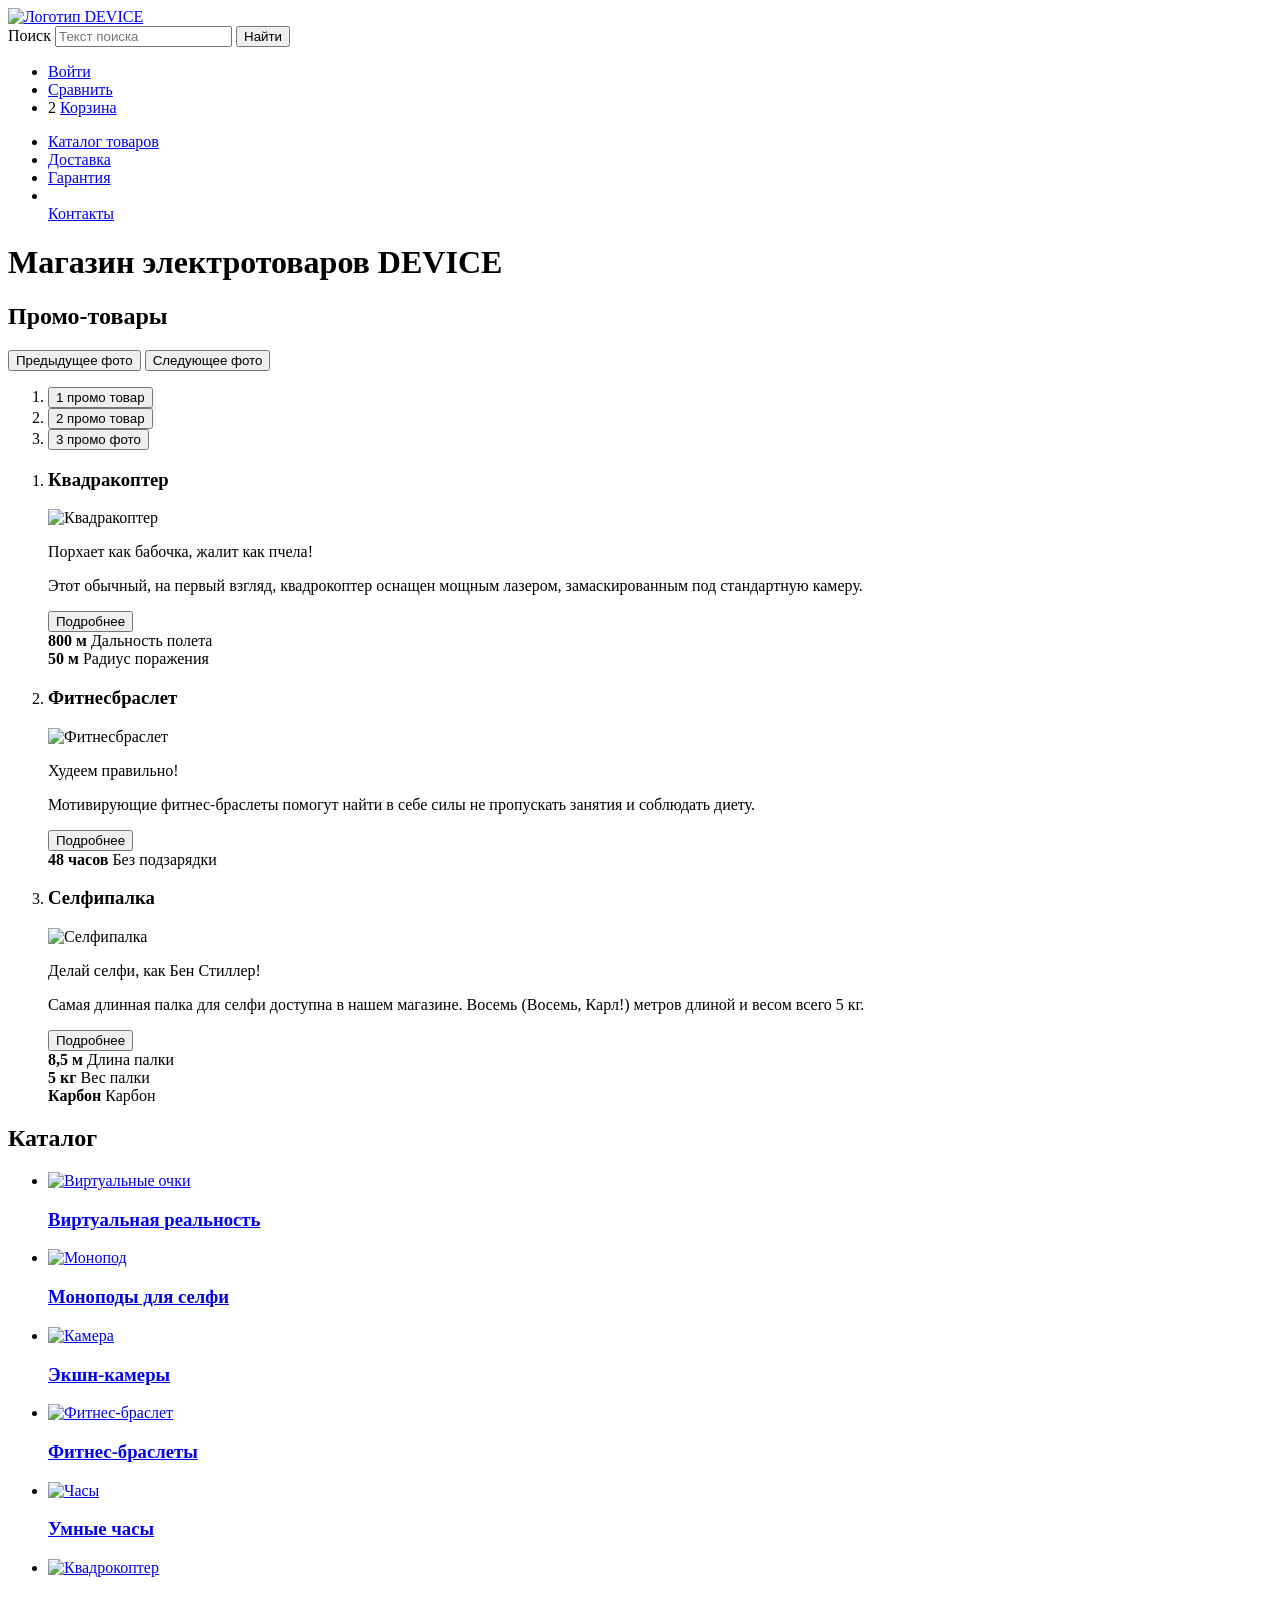
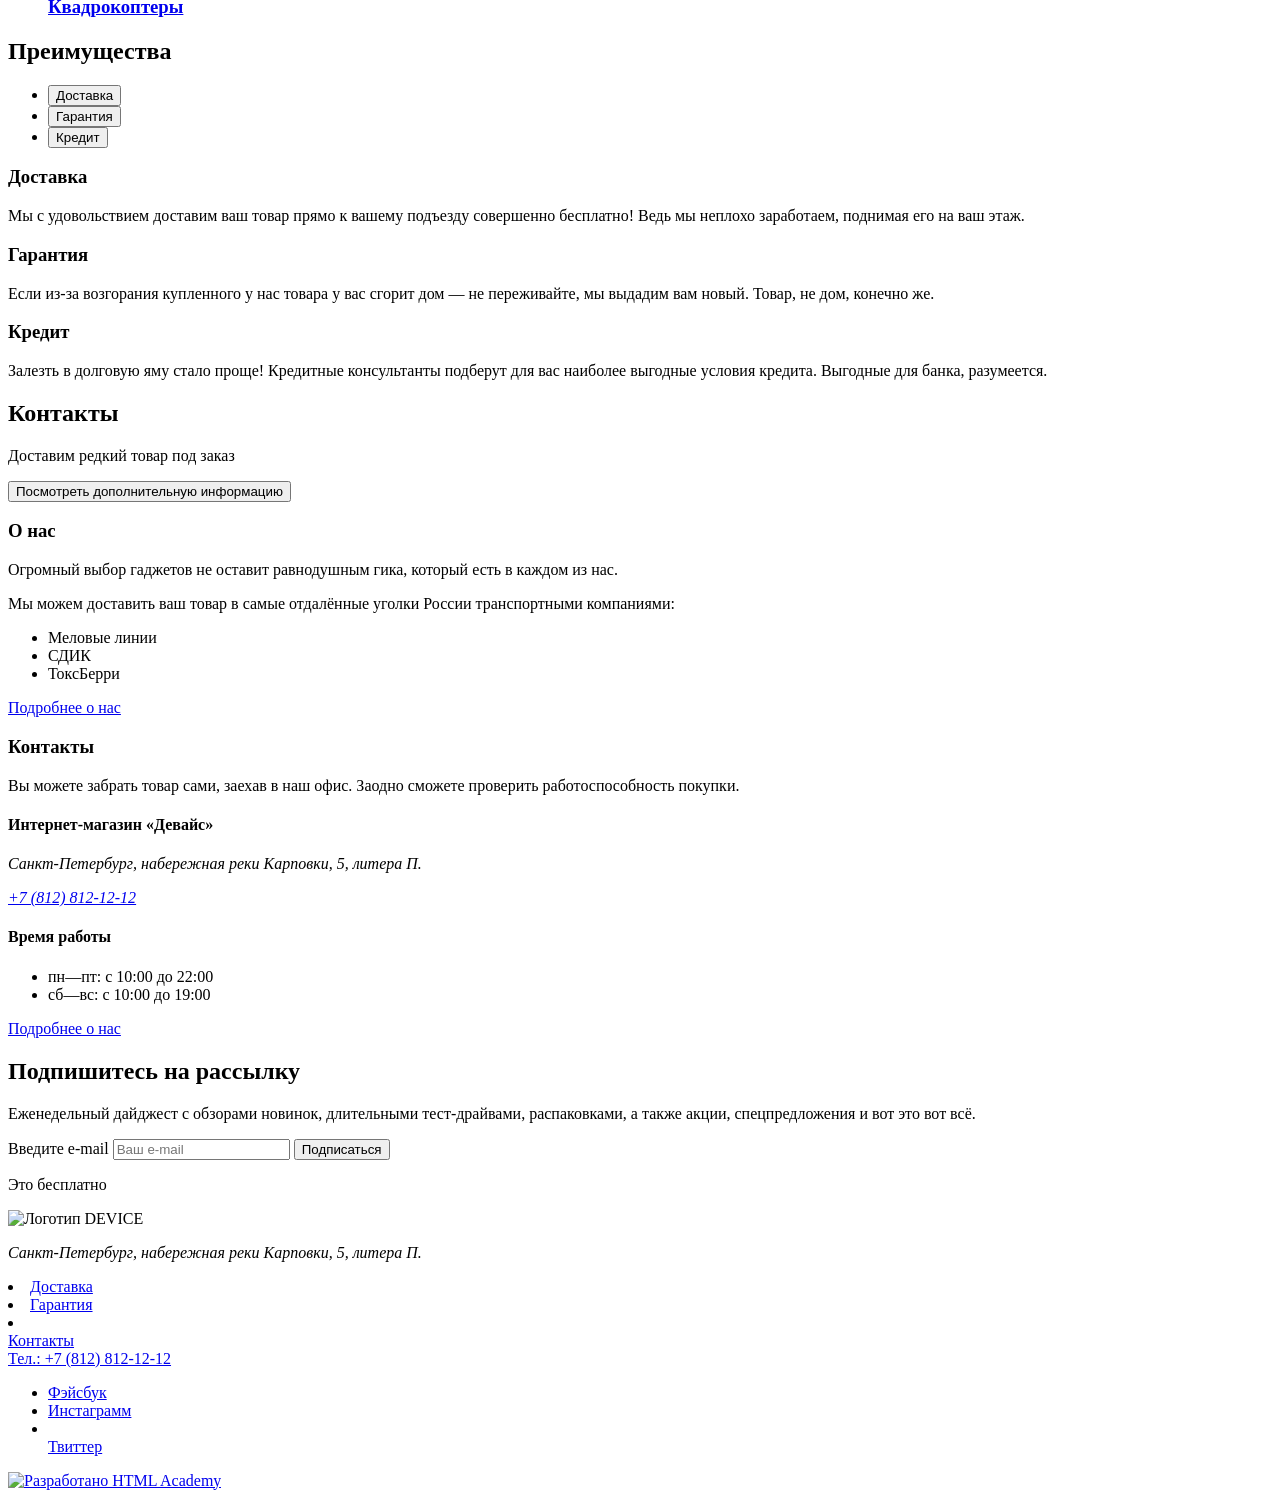
==== index.html @ 4b7d5538 "step: Добавит верстку главной страницы" ====
<!DOCTYPE html>
<html lang="ru">
  <head>
    <meta charset="utf-8">
    <title>Магазин электротоваров DEVICE</title>
  </head>
  <body>
    <header class="page-header">
      <div class="container">
        <a href="#" class="logo header-logo">
          <img src="#" alt="Логотип DEVICE">
        </a>
        <form class="header-search-form" action="https://echo.htmlacademy.ru/" method="post">
          <label class="search-field field">
            <span class="vissually-hidden">Поиск</span>
            <input class="field-input" type="text" placeholder="Текст поиска">
          </label>
          <button class="search-button">Найти</button>
        </form>

        <ul class="user-navigation-list">
          <li class="user-navigation-item">
            <a href="#" class="user-navigation-link">Войти</a>
          </li>
          <li class="user-navigation-item">
            <a href="#" class="user-navigation-link">Сравнить</a>
          </li>
          <li class="user-navigation-item">
            <span class="busket-counter">2</span>
            <a href="#" class="user-navigation-link">Корзина</a>
          </li>
        </ul>
        <nav class="header-nav">
          <ul class="site-menu">
            <li class="site-menu-item">
              <a href="catalog.html" class="site-menu-link">Каталог товаров</a>
            </li>
            <li class="site-menu-item">
              <a href="delivery.html" class="site-menu-link">Доставка</a>
            </li>
            <li class="site-menu-item">
              <a href="guarantee.html" class="site-menu-link">Гарантия</a>
            </li>
            <li class="site-menu-item"></li>
              <a href="contacts.html" class="site-menu-link">Контакты</a>
            </li>
          </ul>
        </nav>
      </div>
    </header>

    <main class="page-main">
      <h1 class="visually-hidden">Магазин электротоваров DEVICE</h1>
      <section class="promo">
        <h2 class="visually-hidden">Промо-товары</h2>
        <div class="container">
          <button class="slider-button slider-prev" type="button">
            <span class="visually-hidden">Предыдущее фото</span>
          </button>
          <button class="slider-button slider-next" type="button">
            <span class="visually-hidden">Следующее фото</span>
          </button>

          <ol class="slider-pagination">
            <li class="slider-pagination-item">
              <button class="slider-pagination-button slider-pagination-button-current" type="button">
                <span class="visually-hidden">1 промо товар</span>
              </button>
            </li>
            <li class="slider-pagination-item">
              <button class="slider-pagination-button" type="button">
                <span class="visually-hidden">2 промо товар</span>
              </button>
            </li>
            <li class="slider-pagination-item">
              <button class="slider-pagination-button" type="button">
                <span class="visually-hidden">3 промо фото</span>
              </button>
            </li>
          </ol>

          <ol class="slider">
            <li class="slider-item slider-item-active">
              <h3 class="visually-hidden">Квадракоптер</h3>
              <img src="" alt="Квадракоптер" class="slider-image">
              <p class="promo-title">Порхает как бабочка, жалит как пчела!</p>
              <p class="promo-text">Этот обычный, на первый взгляд, квадрокоптер оснащен мощным лазером, замаскированным под стандартную камеру.</p>
              <button class="button">Подробнее</button>
              <div class="feature">
                <div class="feature-item">
                  <b>800 м</b>
                  Дальность полета
                </div>
                <div class="feature-item">
                  <b>50 м</b>
                  Радиус поражения
                </div>
              </div>
            </li>
            <li class="slider-item">
              <h3 class="visually-hidden">Фитнесбраслет</h3>
              <img src="" alt="Фитнесбраслет" class="slider-image">
              <p class="promo-title">Худеем правильно!</p>
              <p class="promo-text">Мотивирующие фитнес-браслеты помогут найти в себе силы не пропускать занятия и соблюдать диету.</p>
              <button class="button">Подробнее</button>
              <div class="feature">
                <div class="feature-item">
                  <b>48 часов</b>
                  Без подзарядки
                </div>
              </div>
            </li>
            <li class="slider-item">
              <h3 class="visually-hidden">Селфипалка</h3>
              <img src="" alt="Селфипалка" class="slider-image">
              <p class="promo-title">Делай селфи, как Бен Стиллер!</p>
              <p class="promo-text">Самая длинная палка для селфи доступна в нашем магазине. Восемь (Восемь, Карл!) метров длиной и весом всего 5 кг.</p>
              <button class="button">Подробнее</button>
              <div class="feature">
                <div class="feature-item">
                  <b>8,5 м</b>
                  Длина палки
                </div>
                <div class="feature-item">
                  <b>5 кг</b>
                  Вес палки
                </div>
                <div class="feature-item"></div>
                  <b>Карбон</b>
                  Карбон
                </div>
              </div>
            </li>
          </ol>
        </div>
      </section>

      <section class="catalog">
        <h2 class="visually-hidden">Каталог</h2>
        <div class="container">
          <ul class="products-list">
            <li class="products-item">
              <a href="#" class="products-link">
                <img src="#" alt="Виртуальные очки" class="products-img">
                <h3 class="products-title">Виртуальная реальность</h3>
              </a>
            </li>
            <li class="products-item">
              <a href="#" class="products-link">
                <img src="#" alt="Монопод" class="products-img">
                <h3 class="products-title">Моноподы для селфи</h3>
              </a>
            </li>
            <li class="products-item">
              <a href="#" class="products-link">
                <img src="#" alt="Камера" class="products-img">
                <h3 class="products-title">Экшн-камеры</h3>
              </a>
            </li>
            <li class="products-item">
              <a href="#" class="products-link">
                <img src="#" alt="Фитнес-браслет" class="products-img">
                <h3 class="products-title">Фитнес-браслеты</h3>
              </a>
            </li>
            <li class="products-item">
              <a href="#" class="products-link">
                <img src="#" alt="Часы" class="products-img">
                <h3 class="products-title">Умные часы</h3>
              </a>
            </li>
            <li class="products-item">
              <a href="#" class="products-link">
                <img src="#" alt="Квадрокоптер" class="products-img">
                <h3 class="products-title">Квадрокоптеры</h3>
              </a>
            </li>
          </ul>
        </div>
      </section>

      <section class="advantiges">
        <h2 class="vissually-hidden">Преимущества</h2>
        <div class="container">
          <ul class="advantiges-tubs">
            <li class="advantiges-item advantiges-item-active"><button class="button tubs-button">Доставка</button></li>
            <li class="advantiges-item"><button class="button tubs-button">Гарантия</button></li>
            <li class="advantiges-item"><button class="button tubs-button">Кредит</button></li>
          </ul>
          <div class="advantiges-cards">
            <div class="advantiges-card advantiges-card-active">
              <h3 class="advantiges-card-title">Доставка</h3>
              <p class="advantiges-card-description">Мы с удовольствием доставим ваш товар прямо к вашему подъезду совершенно бесплатно! Ведь мы неплохо заработаем, поднимая его на ваш этаж.</p>
            </div>
            <div class="advantiges-card">
              <h3 class="advantiges-card-title">Гарантия</h3>
              <p class="advantiges-card-description">Если из-за возгорания купленного у нас товара у вас сгорит дом — не переживайте, мы выдадим вам новый. Товар, не дом, конечно же.</p>
            </div>
            <div class="advantiges-card">
              <h3 class="advantiges-card-title">Кредит</h3>
              <p class="advantiges-card-description">Залезть в долговую яму стало проще! Кредитные консультанты подберут для вас наиболее выгодные условия кредита. Выгодные для банка, разумеется.</p>
            </div>
          </div>
        </div>
      </section>

      <section class="contacts">
        <h2 class="vissually-hidden">Контакты</h2>
        <div class="container">
          <div class="delivery-bunner">
            <p class="delivery-text">Доставим редкий товар под заказ</p>
            <button class="delivery-info-button">
              <span class="visually-hidden">Посмотреть дополнительную информацию</span>
            </button>
          </div>
        </div>
        <div class="contacts-wrapper">
          <div class="about-info">
            <h3 class="about-title">О нас</h3>
            <p class="about-text">Огромный выбор гаджетов не оставит равнодушным гика, который есть в каждом из нас.</p>
            <p class="about-text">Мы можем доставить ваш товар в самые отдалённые уголки России транспортными компаниями:</p>
            <ul class="delivery-list">
              <li class="delivery-item">Меловые линии</li>
              <li class="delivery-item">СДИК</li>
              <li class="delivery-item">ТоксБерри</li>
            </ul>
            <a href="about.html" class="button contacts-button">Подробнее о нас</a>
          </div>
          <div class="contacts-info">
            <h3 class="contacts-title">Контакты</h3>
            <p class="contacts-text">Вы можете забрать товар сами, заехав в наш офис. Заодно сможете проверить работоспособность покупки.</p>
            <h4 class="contacts-subtitle">Интернет-магазин «Девайс»</h4>
            <address class="contacts-address">
              <p class="contacts-address-text">Санкт-Петербург, набережная реки Карповки, 5, литера П.</p>
              <a class="contacts-phone" href="tel:88128121212">+7 (812) 812-12-12</a>
            </address>
            <h4 class="contacts-subtitle">Время работы</h4>
            <ul class="contacts-schedule">
              <li class="contacts-schedule-item">пн—пт: с 10:00 до 22:00</li>
              <li class="contacts-schedule-item">сб—вс: с 10:00 до 19:00</li>
            </ul>
            <a href="about.html" class="button contacts-button">Подробнее о нас</a>
          </div>
        </div>
      </section>

      <section class="subscribe">
        <div class="container">
          <h2 class="subscribe-title">Подпишитесь на рассылку</h2>
          <p class="subscribe-text">Еженедельный дайджест с обзорами новинок, длительными тест-драйвами, распаковками, а также акции, спецпредложения и вот это вот всё.</p>
          <form class="subscribe-form" action="https://echo.htmlacademy.ru/" method="post">
            <label class="subscribe-field">
              <span class="vissually-hidden">Введите e-mail</span>
              <input class="subscribe-input" type="email" name="email" placeholder="Ваш e-mail">
            </label>
            <button class="subscribe-button">Подписаться</button>
          </form>
          <p class="subscripe-hint">Это бесплатно</p>
        </div>
      </section>
    </main>

    <footer class="page-footer">
      <div class="container">
        <a href="#" class="logo footer-logo"></a>
          <img src="#" alt="Логотип DEVICE">
        </a>
        <div class="footer-content">
          <address class="contacts-address">
            <p class="contacts-address-text">Санкт-Петербург, набережная реки Карповки, 5, литера П.</p>
          </address>
          <ul class="footer-menu"></ul>
            <li class="footer-menu-item">
              <a href="delivery.html" class="footer-menu-link">Доставка</a>
            </li>
            <li class="footer-menu-item">
              <a href="guarantee.html" class="footer-menu-link">Гарантия</a>
            </li>
            <li class="footer-menu-item"></li>
              <a href="contacts.html" class="footer-menu-link">Контакты</a>
            </li>
          </ul>
          <address class="contacts-address"></address>
            <a class="contacts-phone" href="tel:88128121212">Тел.: +7 (812) 812-12-12</a>
          </address>
        </div>
        <div class="footer-social">
          <ul class="page-footer-social social">
            <li class="social-item">
              <a class="social-link" href="https://www.facebook.com/htmlacademy">
                <span class="visually-hidden">Фэйсбук</span>
              </a>
            </li>
            <li class="social-item">
              <a class="social-link" href="https://www.instagram.com/htmlacademy/">
                <span class="visually-hidden">Инстаграмм</span>
              </a>
            </li>
            <li class="social-item"></li>
              <a class="social-link" href="https://twitter.com/htmlacademy_ru">
                <span class="visually-hidden">Твиттер</span>
              </a>
            </li>
          </ul>
          <a class="footer-developer" href="https://htmlacademy.ru/">
            <img src="" alt="Разработано HTML Academy">
          </a>
        </div>
      </div>
    </footer>
  </body>
</html>
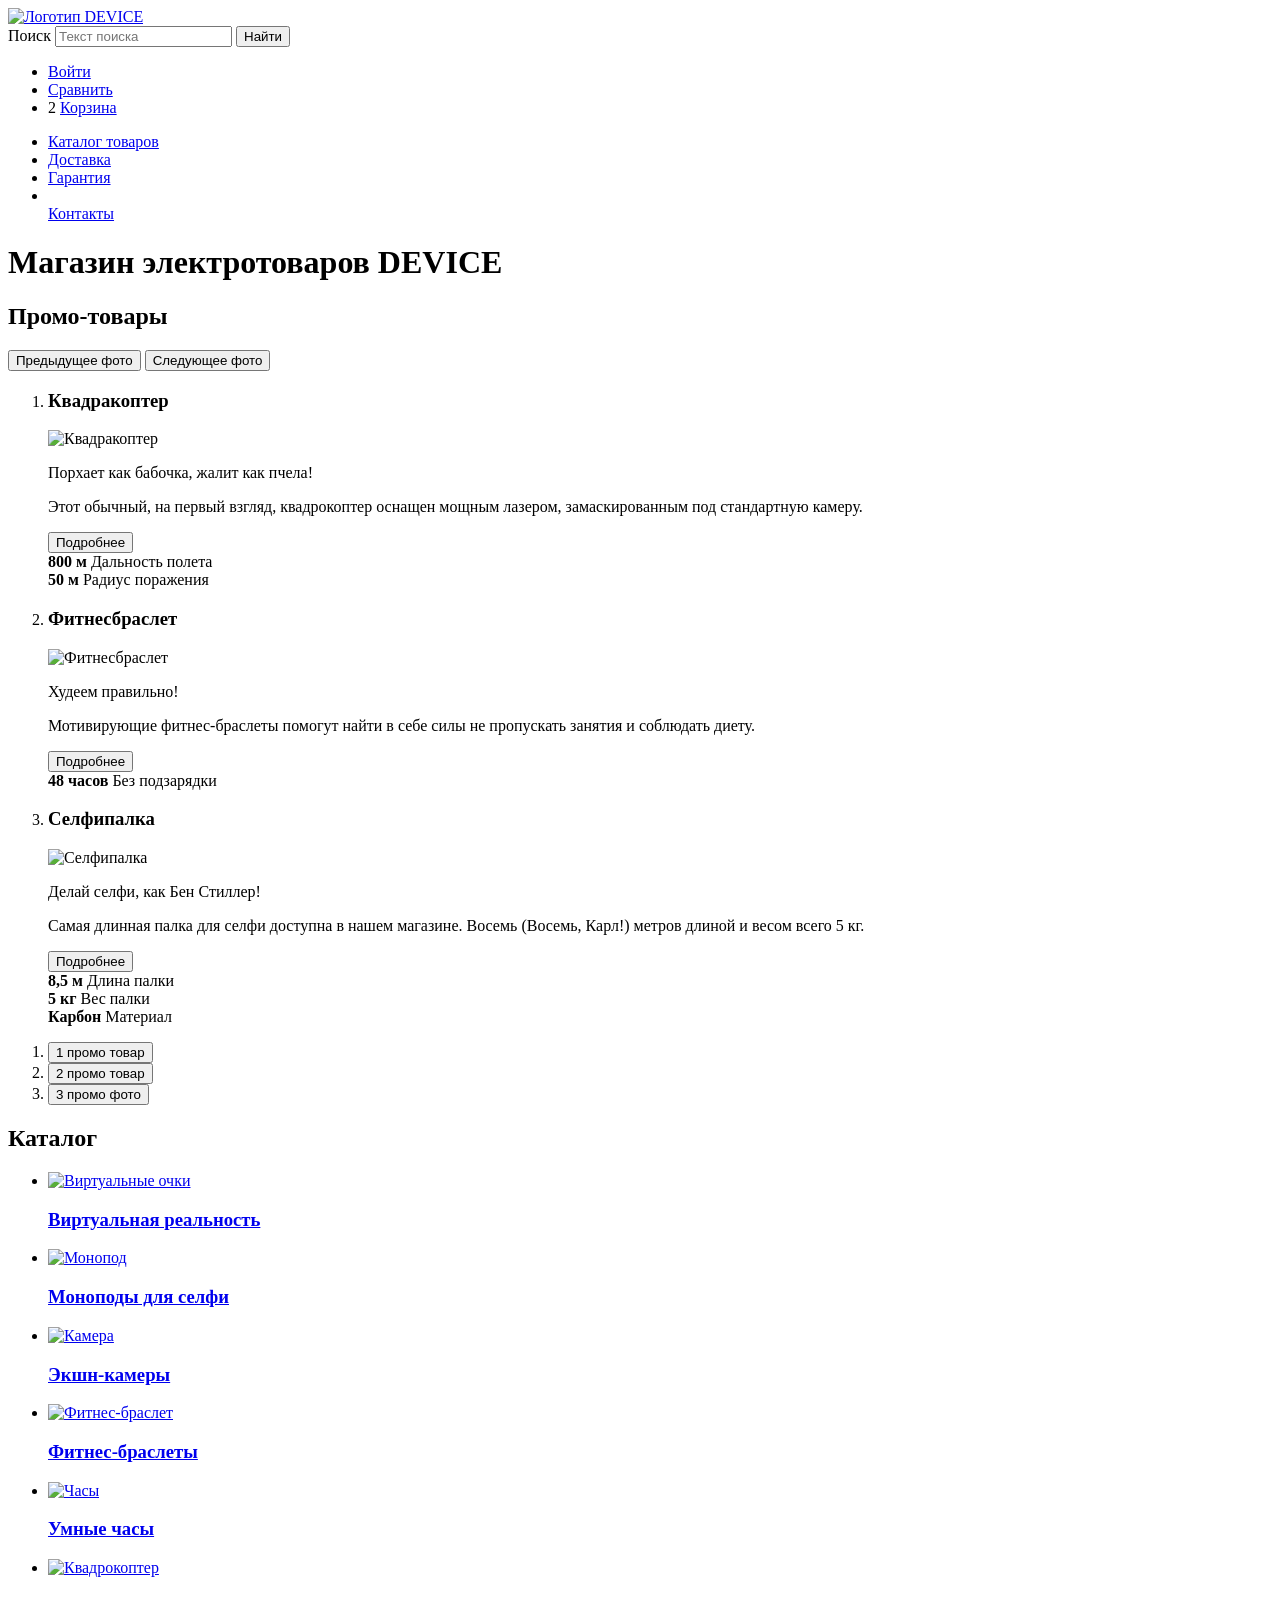
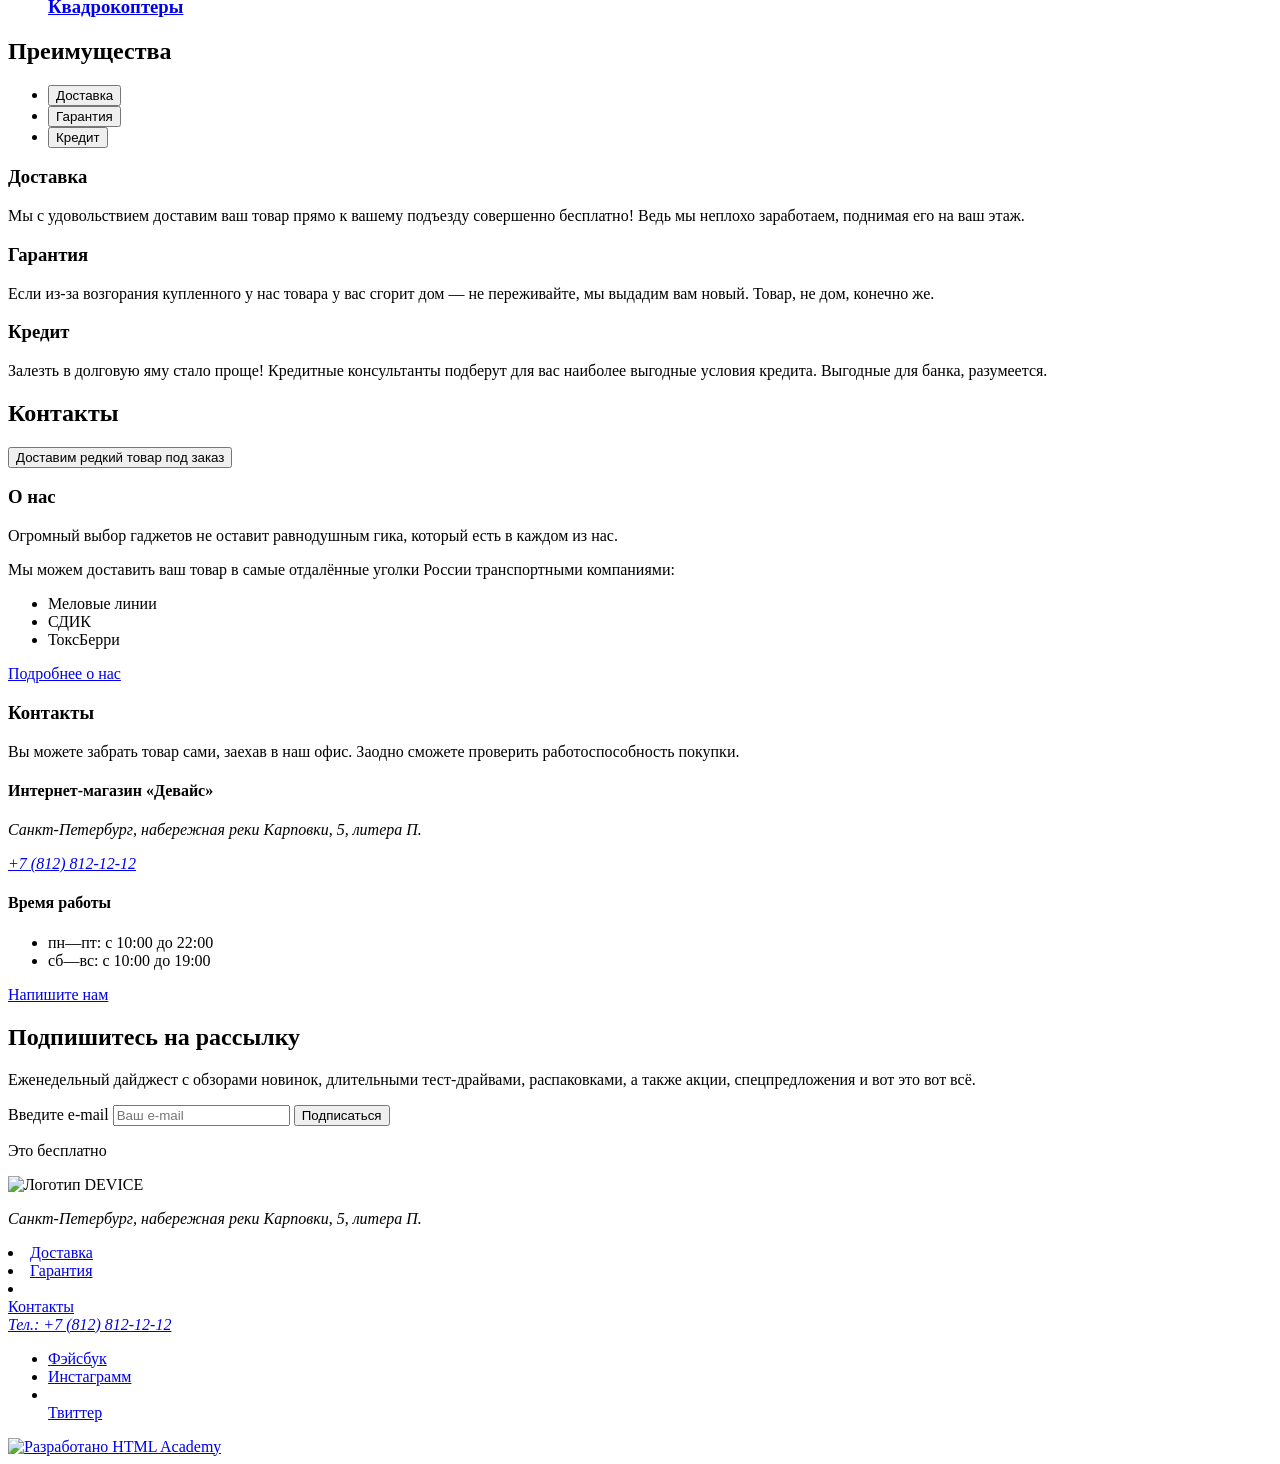
==== commit ebeabba7: "step: Добавляет страницу каталога" ====
--- a/index.html
+++ b/index.html
@@ -7,9 +7,10 @@
   <body>
     <header class="page-header">
       <div class="container">
-        <a href="#" class="logo header-logo">
+        <a class="logo header-logo" href="#" >
           <img src="#" alt="Логотип DEVICE">
         </a>
+
         <form class="header-search-form" action="https://echo.htmlacademy.ru/" method="post">
           <label class="search-field field">
             <span class="vissually-hidden">Поиск</span>
@@ -17,20 +18,21 @@
           </label>
           <button class="search-button">Найти</button>
         </form>
-
-        <ul class="user-navigation-list">
-          <li class="user-navigation-item">
-            <a href="#" class="user-navigation-link">Войти</a>
-          </li>
-          <li class="user-navigation-item">
-            <a href="#" class="user-navigation-link">Сравнить</a>
-          </li>
-          <li class="user-navigation-item">
-            <span class="busket-counter">2</span>
-            <a href="#" class="user-navigation-link">Корзина</a>
-          </li>
-        </ul>
+        
         <nav class="header-nav">
+          <ul class="user-navigation-list">
+            <li class="user-navigation-item">
+              <a href="#" class="user-navigation-link">Войти</a>
+            </li>
+            <li class="user-navigation-item">
+              <a href="#" class="user-navigation-link">Сравнить</a>
+            </li>
+            <li class="user-navigation-item">
+              <span class="busket-counter">2</span>
+              <a href="#" class="user-navigation-link">Корзина</a>
+            </li>
+          </ul>
+
           <ul class="site-menu">
             <li class="site-menu-item">
               <a href="catalog.html" class="site-menu-link">Каталог товаров</a>
@@ -51,6 +53,7 @@
 
     <main class="page-main">
       <h1 class="visually-hidden">Магазин электротоваров DEVICE</h1>
+
       <section class="promo">
         <h2 class="visually-hidden">Промо-товары</h2>
         <div class="container">
@@ -60,24 +63,6 @@
           <button class="slider-button slider-next" type="button">
             <span class="visually-hidden">Следующее фото</span>
           </button>
-
-          <ol class="slider-pagination">
-            <li class="slider-pagination-item">
-              <button class="slider-pagination-button slider-pagination-button-current" type="button">
-                <span class="visually-hidden">1 промо товар</span>
-              </button>
-            </li>
-            <li class="slider-pagination-item">
-              <button class="slider-pagination-button" type="button">
-                <span class="visually-hidden">2 промо товар</span>
-              </button>
-            </li>
-            <li class="slider-pagination-item">
-              <button class="slider-pagination-button" type="button">
-                <span class="visually-hidden">3 промо фото</span>
-              </button>
-            </li>
-          </ol>
 
           <ol class="slider">
             <li class="slider-item slider-item-active">
@@ -112,7 +97,7 @@
             </li>
             <li class="slider-item">
               <h3 class="visually-hidden">Селфипалка</h3>
-              <img src="" alt="Селфипалка" class="slider-image">
+              <img src="" alt="Селфипалка" class="slider-image" />
               <p class="promo-title">Делай селфи, как Бен Стиллер!</p>
               <p class="promo-text">Самая длинная палка для селфи доступна в нашем магазине. Восемь (Восемь, Карл!) метров длиной и весом всего 5 кг.</p>
               <button class="button">Подробнее</button>
@@ -125,11 +110,29 @@
                   <b>5 кг</b>
                   Вес палки
                 </div>
-                <div class="feature-item"></div>
+                <div class="feature-item">
                   <b>Карбон</b>
-                  Карбон
+                  Материал
                 </div>
               </div>
+            </li>
+          </ol>
+
+          <ol class="slider-pagination">
+            <li class="slider-pagination-item">
+              <button class="slider-pagination-button slider-pagination-button-current" type="button">
+                <span class="visually-hidden">1 промо товар</span>
+              </button>
+            </li>
+            <li class="slider-pagination-item">
+              <button class="slider-pagination-button" type="button">
+                <span class="visually-hidden">2 промо товар</span>
+              </button>
+            </li>
+            <li class="slider-pagination-item">
+              <button class="slider-pagination-button" type="button">
+                <span class="visually-hidden">3 промо фото</span>
+              </button>
             </li>
           </ol>
         </div>
@@ -137,41 +140,42 @@
 
       <section class="catalog">
         <h2 class="visually-hidden">Каталог</h2>
+
         <div class="container">
           <ul class="products-list">
             <li class="products-item">
-              <a href="#" class="products-link">
-                <img src="#" alt="Виртуальные очки" class="products-img">
+              <a class="products-link" href="#">
+                <img class="products-img" src="#" alt="Виртуальные очки">
                 <h3 class="products-title">Виртуальная реальность</h3>
               </a>
             </li>
             <li class="products-item">
-              <a href="#" class="products-link">
-                <img src="#" alt="Монопод" class="products-img">
+              <a class="products-link" href="#">
+                <img class="products-img" src="#" alt="Монопод">
                 <h3 class="products-title">Моноподы для селфи</h3>
               </a>
             </li>
             <li class="products-item">
-              <a href="#" class="products-link">
-                <img src="#" alt="Камера" class="products-img">
+              <a class="products-link" href="#">
+                <img class="products-img" src="#" alt="Камера">
                 <h3 class="products-title">Экшн-камеры</h3>
               </a>
             </li>
             <li class="products-item">
-              <a href="#" class="products-link">
-                <img src="#" alt="Фитнес-браслет" class="products-img">
+              <a class="products-link" href="#">
+                <img class="products-img" src="#" alt="Фитнес-браслет">
                 <h3 class="products-title">Фитнес-браслеты</h3>
               </a>
             </li>
             <li class="products-item">
-              <a href="#" class="products-link">
-                <img src="#" alt="Часы" class="products-img">
+              <a class="products-link" href="#">
+                <img class="products-img" src="#" alt="Часы">
                 <h3 class="products-title">Умные часы</h3>
               </a>
             </li>
             <li class="products-item">
-              <a href="#" class="products-link">
-                <img src="#" alt="Квадрокоптер" class="products-img">
+              <a class="products-link" href="#">
+                <img class="products-img" src="#" alt="Квадрокоптер">
                 <h3 class="products-title">Квадрокоптеры</h3>
               </a>
             </li>
@@ -181,12 +185,14 @@
 
       <section class="advantiges">
         <h2 class="vissually-hidden">Преимущества</h2>
+
         <div class="container">
           <ul class="advantiges-tubs">
             <li class="advantiges-item advantiges-item-active"><button class="button tubs-button">Доставка</button></li>
             <li class="advantiges-item"><button class="button tubs-button">Гарантия</button></li>
             <li class="advantiges-item"><button class="button tubs-button">Кредит</button></li>
           </ul>
+
           <div class="advantiges-cards">
             <div class="advantiges-card advantiges-card-active">
               <h3 class="advantiges-card-title">Доставка</h3>
@@ -207,18 +213,14 @@
       <section class="contacts">
         <h2 class="vissually-hidden">Контакты</h2>
         <div class="container">
-          <div class="delivery-bunner">
-            <p class="delivery-text">Доставим редкий товар под заказ</p>
-            <button class="delivery-info-button">
-              <span class="visually-hidden">Посмотреть дополнительную информацию</span>
-            </button>
-          </div>
-        </div>
+          <button class="delivery-info-button" type="button">Доставим редкий товар под заказ</button>
+        </div>
+
         <div class="contacts-wrapper">
           <div class="about-info">
-            <h3 class="about-title">О нас</h3>
-            <p class="about-text">Огромный выбор гаджетов не оставит равнодушным гика, который есть в каждом из нас.</p>
-            <p class="about-text">Мы можем доставить ваш товар в самые отдалённые уголки России транспортными компаниями:</p>
+            <h3 class="contacts-title">О нас</h3>
+            <p class="contacts-tex">Огромный выбор гаджетов не оставит равнодушным гика, который есть в каждом из нас.</p>
+            <p class="contacts-tex">Мы можем доставить ваш товар в самые отдалённые уголки России транспортными компаниями:</p>
             <ul class="delivery-list">
               <li class="delivery-item">Меловые линии</li>
               <li class="delivery-item">СДИК</li>
@@ -226,6 +228,7 @@
             </ul>
             <a href="about.html" class="button contacts-button">Подробнее о нас</a>
           </div>
+          
           <div class="contacts-info">
             <h3 class="contacts-title">Контакты</h3>
             <p class="contacts-text">Вы можете забрать товар сами, заехав в наш офис. Заодно сможете проверить работоспособность покупки.</p>
@@ -239,7 +242,7 @@
               <li class="contacts-schedule-item">пн—пт: с 10:00 до 22:00</li>
               <li class="contacts-schedule-item">сб—вс: с 10:00 до 19:00</li>
             </ul>
-            <a href="about.html" class="button contacts-button">Подробнее о нас</a>
+            <a href="email.html" class="button contacts-button">Напишите нам</a>
           </div>
         </div>
       </section>
@@ -247,13 +250,14 @@
       <section class="subscribe">
         <div class="container">
           <h2 class="subscribe-title">Подпишитесь на рассылку</h2>
+
           <p class="subscribe-text">Еженедельный дайджест с обзорами новинок, длительными тест-драйвами, распаковками, а также акции, спецпредложения и вот это вот всё.</p>
           <form class="subscribe-form" action="https://echo.htmlacademy.ru/" method="post">
-            <label class="subscribe-field">
-              <span class="vissually-hidden">Введите e-mail</span>
+            <label class="vissually-hidden">
+              <span class=>Введите e-mail</span>
               <input class="subscribe-input" type="email" name="email" placeholder="Ваш e-mail">
             </label>
-            <button class="subscribe-button">Подписаться</button>
+            <button class="subscribe-button" type="submit">Подписаться</button>
           </form>
           <p class="subscripe-hint">Это бесплатно</p>
         </div>
@@ -265,25 +269,29 @@
         <a href="#" class="logo footer-logo"></a>
           <img src="#" alt="Логотип DEVICE">
         </a>
+
         <div class="footer-content">
           <address class="contacts-address">
             <p class="contacts-address-text">Санкт-Петербург, набережная реки Карповки, 5, литера П.</p>
           </address>
+
           <ul class="footer-menu"></ul>
             <li class="footer-menu-item">
-              <a href="delivery.html" class="footer-menu-link">Доставка</a>
+              <a class="footer-menu-link" href="delivery.html">Доставка</a>
             </li>
             <li class="footer-menu-item">
-              <a href="guarantee.html" class="footer-menu-link">Гарантия</a>
+              <a class="footer-menu-link" href="guarantee.html">Гарантия</a>
             </li>
             <li class="footer-menu-item"></li>
-              <a href="contacts.html" class="footer-menu-link">Контакты</a>
-            </li>
-          </ul>
-          <address class="contacts-address"></address>
+              <a class="footer-menu-link" href="contacts.html">Контакты</a>
+            </li>
+          </ul>
+
+          <address class="contacts-address">
             <a class="contacts-phone" href="tel:88128121212">Тел.: +7 (812) 812-12-12</a>
           </address>
         </div>
+        
         <div class="footer-social">
           <ul class="page-footer-social social">
             <li class="social-item">
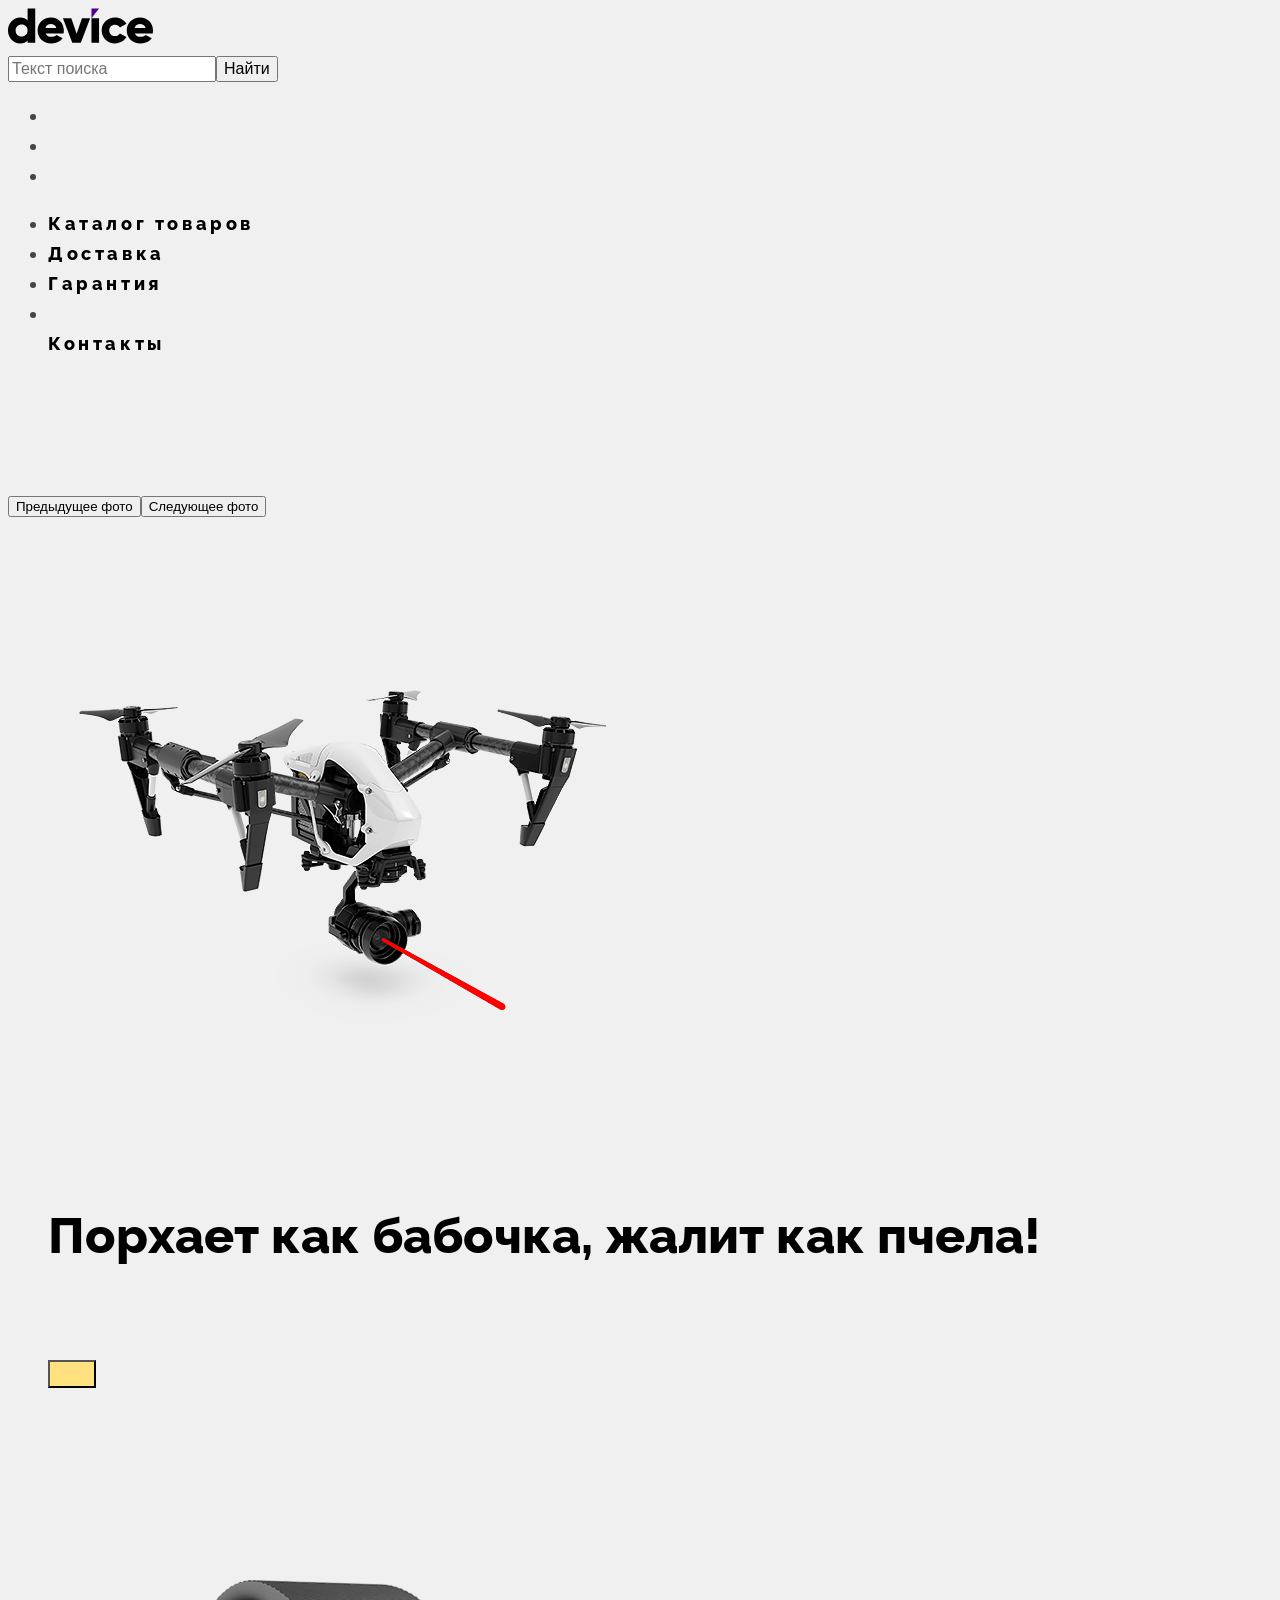
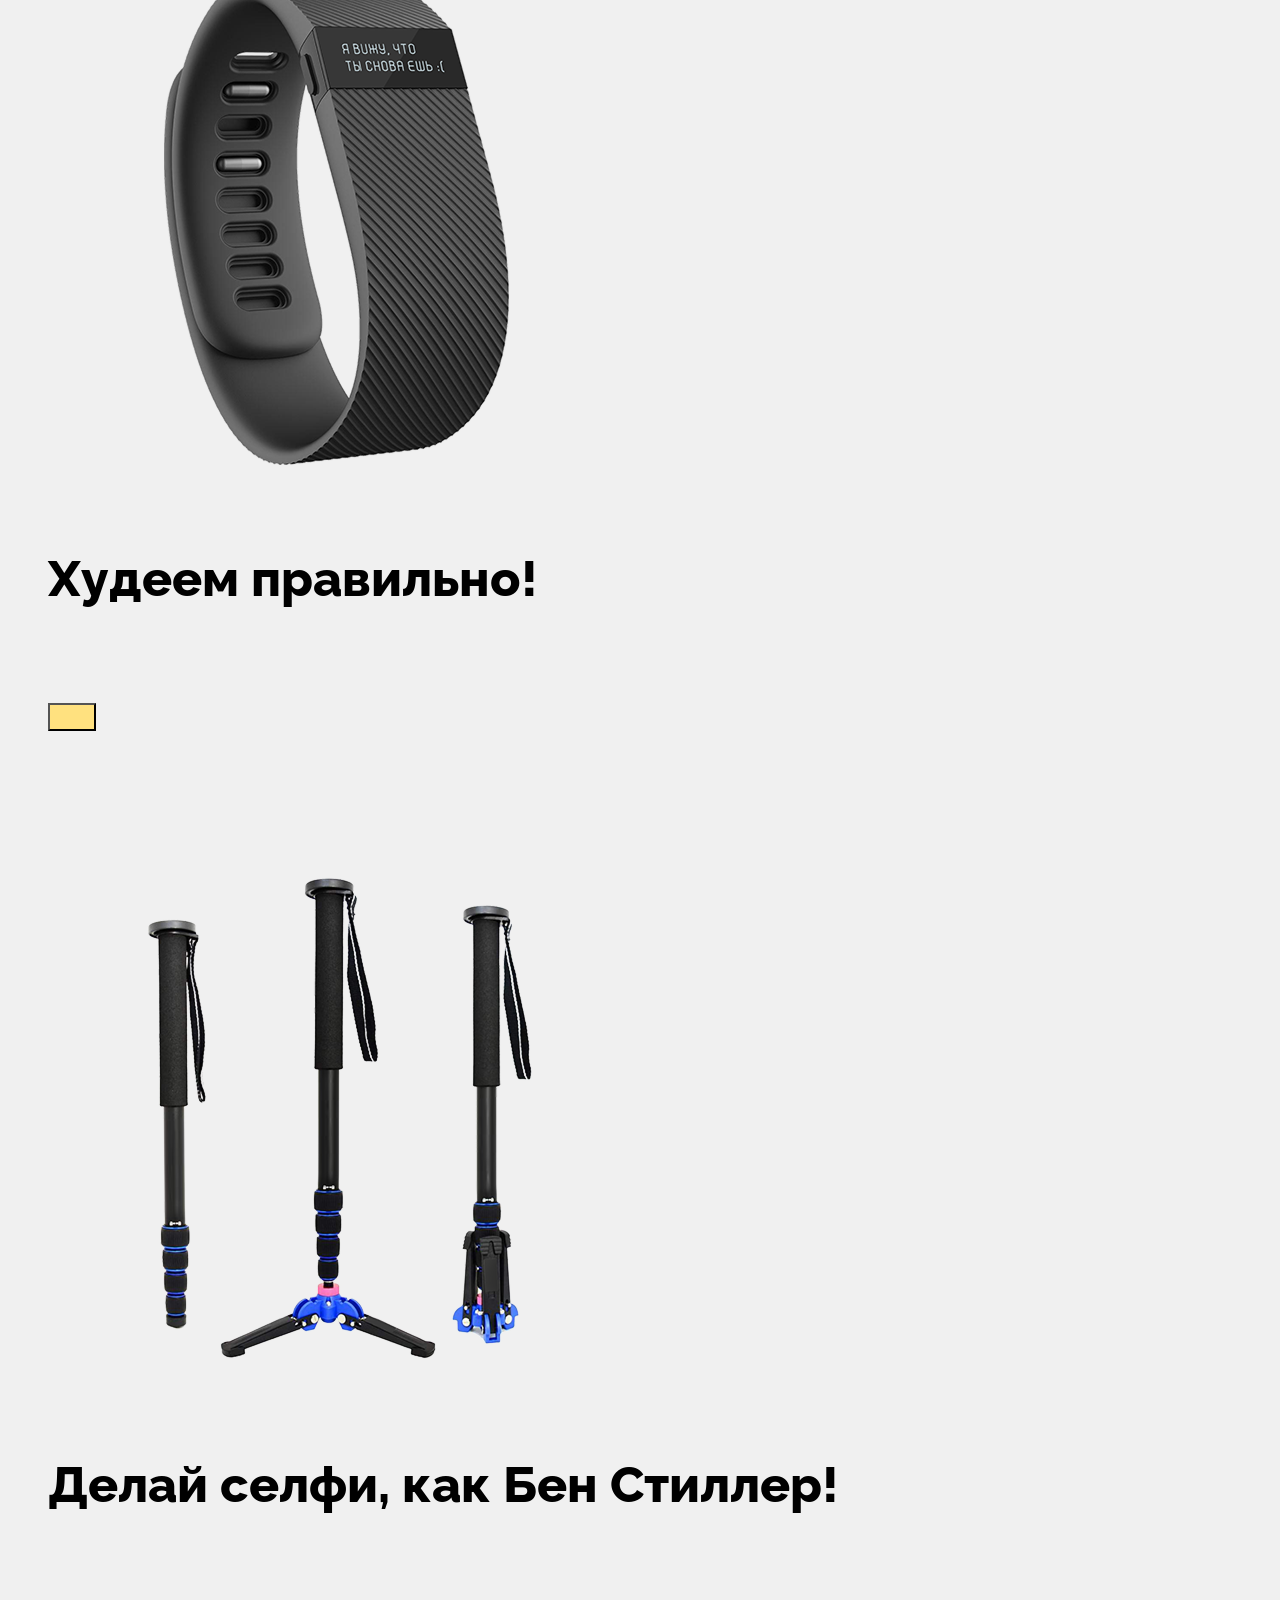
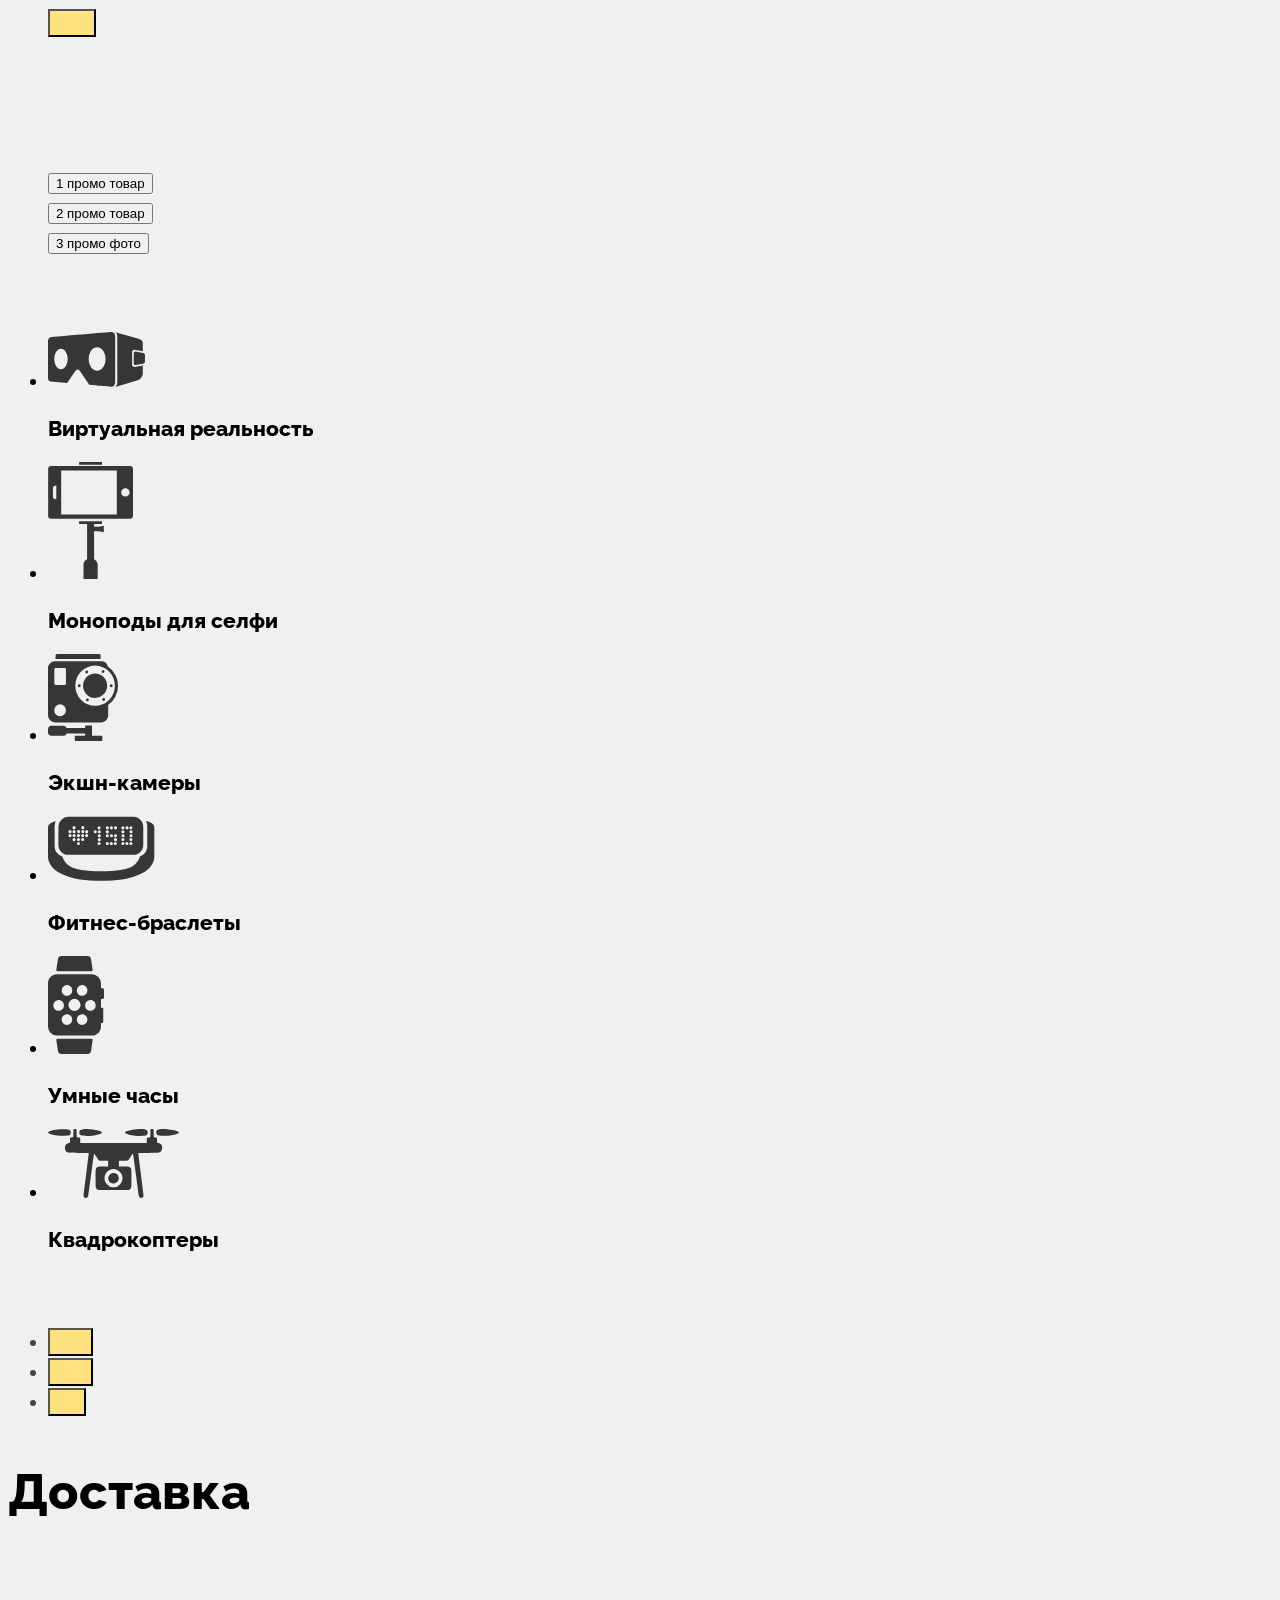
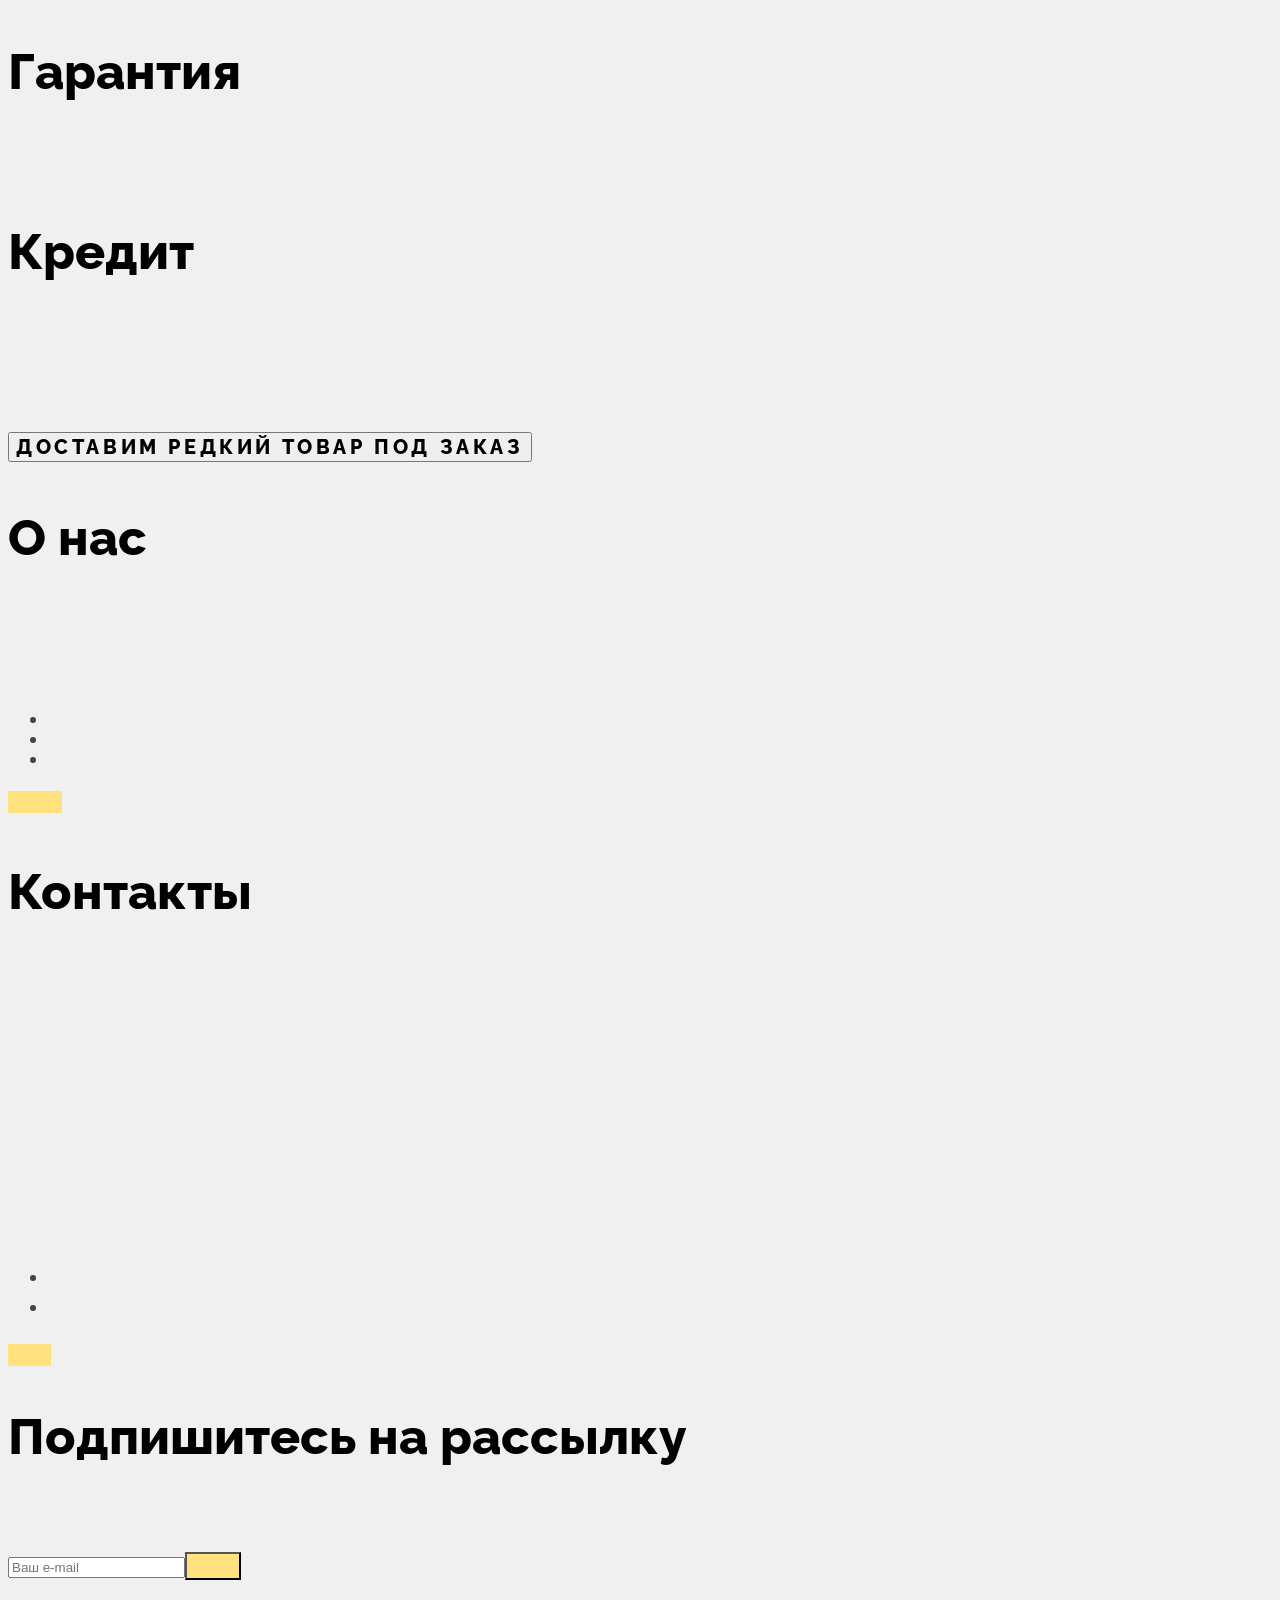
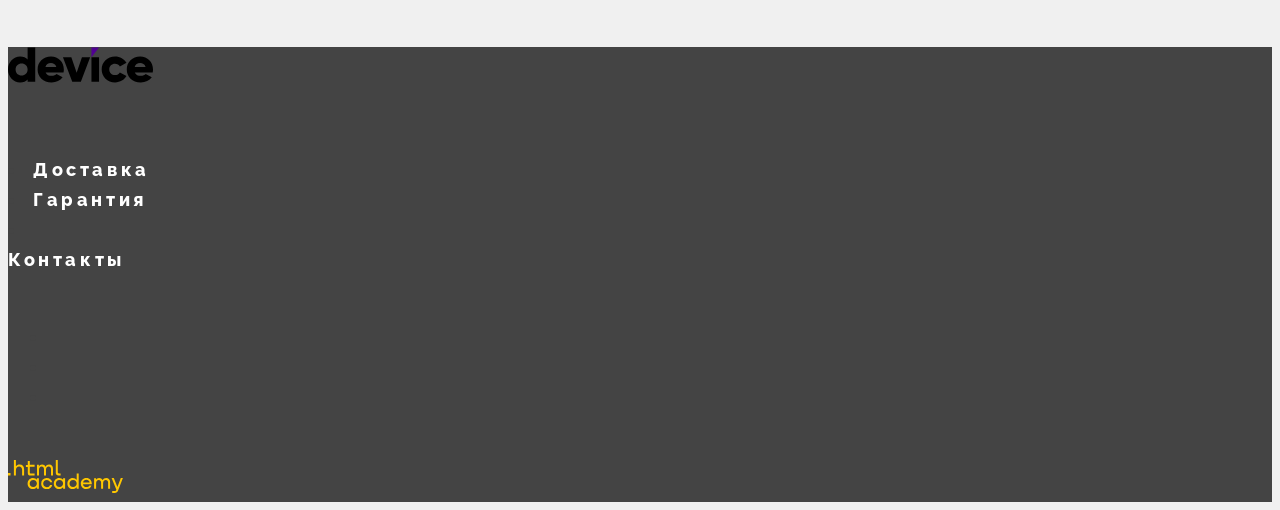
==== commit 49b74312: "fit: module3" ====
--- a/index.html
+++ b/index.html
@@ -3,18 +3,19 @@
   <head>
     <meta charset="utf-8">
     <title>Магазин электротоваров DEVICE</title>
+    <link rel="stylesheet" href="styles/styles.css">
   </head>
   <body>
     <header class="page-header">
       <div class="container">
         <a class="logo header-logo" href="#" >
-          <img src="#" alt="Логотип DEVICE">
+          <img src="images/svg/logo.svg" width="145" height="36" alt="Логотип DEVICE">
         </a>
 
         <form class="header-search-form" action="https://echo.htmlacademy.ru/" method="post">
           <label class="search-field field">
             <span class="vissually-hidden">Поиск</span>
-            <input class="field-input" type="text" placeholder="Текст поиска">
+            <input class="header-field-input" type="text" placeholder="Текст поиска">
           </label>
           <button class="search-button">Найти</button>
         </form>
@@ -67,9 +68,9 @@
           <ol class="slider">
             <li class="slider-item slider-item-active">
               <h3 class="visually-hidden">Квадракоптер</h3>
-              <img src="" alt="Квадракоптер" class="slider-image">
-              <p class="promo-title">Порхает как бабочка, жалит как пчела!</p>
-              <p class="promo-text">Этот обычный, на первый взгляд, квадрокоптер оснащен мощным лазером, замаскированным под стандартную камеру.</p>
+              <img class="slider-image" src="images/slider-1.png" width="560" height="560" alt="Квадракоптер">
+              <p class="section-title">Порхает как бабочка, жалит как пчела!</p>
+              <p class="section-description">Этот обычный, на первый взгляд, квадрокоптер оснащен мощным лазером, замаскированным под стандартную камеру.</p>
               <button class="button">Подробнее</button>
               <div class="feature">
                 <div class="feature-item">
@@ -84,9 +85,9 @@
             </li>
             <li class="slider-item">
               <h3 class="visually-hidden">Фитнесбраслет</h3>
-              <img src="" alt="Фитнесбраслет" class="slider-image">
-              <p class="promo-title">Худеем правильно!</p>
-              <p class="promo-text">Мотивирующие фитнес-браслеты помогут найти в себе силы не пропускать занятия и соблюдать диету.</p>
+              <img class="slider-image" src="images/slider-2.png" width="560" height="560" alt="Фитнесбраслет" >
+              <p class="section-title">Худеем правильно!</p>
+              <p class="section-description">Мотивирующие фитнес-браслеты помогут найти в себе силы не пропускать занятия и соблюдать диету.</p>
               <button class="button">Подробнее</button>
               <div class="feature">
                 <div class="feature-item">
@@ -97,9 +98,9 @@
             </li>
             <li class="slider-item">
               <h3 class="visually-hidden">Селфипалка</h3>
-              <img src="" alt="Селфипалка" class="slider-image" />
-              <p class="promo-title">Делай селфи, как Бен Стиллер!</p>
-              <p class="promo-text">Самая длинная палка для селфи доступна в нашем магазине. Восемь (Восемь, Карл!) метров длиной и весом всего 5 кг.</p>
+              <img class="slider-image" src="images/slider-3.png" width="560" height="560" alt="Селфипалка" />
+              <p class="section-title">Делай селфи, как Бен Стиллер!</p>
+              <p class="section-description">Самая длинная палка для селфи доступна в нашем магазине. Восемь (Восемь, Карл!) метров длиной и весом всего 5 кг.</p>
               <button class="button">Подробнее</button>
               <div class="feature">
                 <div class="feature-item">
@@ -145,37 +146,37 @@
           <ul class="products-list">
             <li class="products-item">
               <a class="products-link" href="#">
-                <img class="products-img" src="#" alt="Виртуальные очки">
+                <img class="products-img" src="/images/svg/glass.svg" width="97" height="55" alt="Виртуальные очки">
                 <h3 class="products-title">Виртуальная реальность</h3>
               </a>
             </li>
             <li class="products-item">
               <a class="products-link" href="#">
-                <img class="products-img" src="#" alt="Монопод">
+                <img class="products-img" src="images/svg/camera.svg" width="86" height="117"  alt="Монопод">
                 <h3 class="products-title">Моноподы для селфи</h3>
               </a>
             </li>
             <li class="products-item">
               <a class="products-link" href="#">
-                <img class="products-img" src="#" alt="Камера">
+                <img class="products-img" src="images/svg/camera-2.svg" width="71" height="87" alt="Камера">
                 <h3 class="products-title">Экшн-камеры</h3>
               </a>
             </li>
             <li class="products-item">
               <a class="products-link" href="#">
-                <img class="products-img" src="#" alt="Фитнес-браслет">
+                <img class="products-img" src="images/svg/watch.svg" width="107" height="65" alt="Фитнес-браслет">
                 <h3 class="products-title">Фитнес-браслеты</h3>
               </a>
             </li>
             <li class="products-item">
               <a class="products-link" href="#">
-                <img class="products-img" src="#" alt="Часы">
+                <img class="products-img" src="images/svg/watch-2.svg" width="56" height="98" alt="Часы">
                 <h3 class="products-title">Умные часы</h3>
               </a>
             </li>
             <li class="products-item">
               <a class="products-link" href="#">
-                <img class="products-img" src="#" alt="Квадрокоптер">
+                <img class="products-img" src="images/svg/copter.svg" width="132" height="69" alt="Квадрокоптер">
                 <h3 class="products-title">Квадрокоптеры</h3>
               </a>
             </li>
@@ -195,16 +196,16 @@
 
           <div class="advantiges-cards">
             <div class="advantiges-card advantiges-card-active">
-              <h3 class="advantiges-card-title">Доставка</h3>
-              <p class="advantiges-card-description">Мы с удовольствием доставим ваш товар прямо к вашему подъезду совершенно бесплатно! Ведь мы неплохо заработаем, поднимая его на ваш этаж.</p>
+              <h3 class="section-title">Доставка</h3>
+              <p class="section-description">Мы с удовольствием доставим ваш товар прямо к вашему подъезду совершенно бесплатно! Ведь мы неплохо заработаем, поднимая его на ваш этаж.</p>
             </div>
             <div class="advantiges-card">
-              <h3 class="advantiges-card-title">Гарантия</h3>
-              <p class="advantiges-card-description">Если из-за возгорания купленного у нас товара у вас сгорит дом — не переживайте, мы выдадим вам новый. Товар, не дом, конечно же.</p>
+              <h3 class="section-title">Гарантия</h3>
+              <p class="section-description">Если из-за возгорания купленного у нас товара у вас сгорит дом — не переживайте, мы выдадим вам новый. Товар, не дом, конечно же.</p>
             </div>
             <div class="advantiges-card">
-              <h3 class="advantiges-card-title">Кредит</h3>
-              <p class="advantiges-card-description">Залезть в долговую яму стало проще! Кредитные консультанты подберут для вас наиболее выгодные условия кредита. Выгодные для банка, разумеется.</p>
+              <h3 class="section-title">Кредит</h3>
+              <p class="section-description">Залезть в долговую яму стало проще! Кредитные консультанты подберут для вас наиболее выгодные условия кредита. Выгодные для банка, разумеется.</p>
             </div>
           </div>
         </div>
@@ -218,9 +219,9 @@
 
         <div class="contacts-wrapper">
           <div class="about-info">
-            <h3 class="contacts-title">О нас</h3>
-            <p class="contacts-tex">Огромный выбор гаджетов не оставит равнодушным гика, который есть в каждом из нас.</p>
-            <p class="contacts-tex">Мы можем доставить ваш товар в самые отдалённые уголки России транспортными компаниями:</p>
+            <h3 class="section-title">О нас</h3>
+            <p class="section-description">Огромный выбор гаджетов не оставит равнодушным гика, который есть в каждом из нас.</p>
+            <p class="section-description">Мы можем доставить ваш товар в самые отдалённые уголки России транспортными компаниями:</p>
             <ul class="delivery-list">
               <li class="delivery-item">Меловые линии</li>
               <li class="delivery-item">СДИК</li>
@@ -230,10 +231,10 @@
           </div>
           
           <div class="contacts-info">
-            <h3 class="contacts-title">Контакты</h3>
-            <p class="contacts-text">Вы можете забрать товар сами, заехав в наш офис. Заодно сможете проверить работоспособность покупки.</p>
+            <h3 class="section-title">Контакты</h3>
+            <p class="section-description">Вы можете забрать товар сами, заехав в наш офис. Заодно сможете проверить работоспособность покупки.</p>
             <h4 class="contacts-subtitle">Интернет-магазин «Девайс»</h4>
-            <address class="contacts-address">
+            <address class="section-description">
               <p class="contacts-address-text">Санкт-Петербург, набережная реки Карповки, 5, литера П.</p>
               <a class="contacts-phone" href="tel:88128121212">+7 (812) 812-12-12</a>
             </address>
@@ -249,7 +250,7 @@
 
       <section class="subscribe">
         <div class="container">
-          <h2 class="subscribe-title">Подпишитесь на рассылку</h2>
+          <h2 class="section-title">Подпишитесь на рассылку</h2>
 
           <p class="subscribe-text">Еженедельный дайджест с обзорами новинок, длительными тест-драйвами, распаковками, а также акции, спецпредложения и вот это вот всё.</p>
           <form class="subscribe-form" action="https://echo.htmlacademy.ru/" method="post">
@@ -257,7 +258,7 @@
               <span class=>Введите e-mail</span>
               <input class="subscribe-input" type="email" name="email" placeholder="Ваш e-mail">
             </label>
-            <button class="subscribe-button" type="submit">Подписаться</button>
+            <button class="button subscribe-button" type="submit">Подписаться</button>
           </form>
           <p class="subscripe-hint">Это бесплатно</p>
         </div>
@@ -267,7 +268,7 @@
     <footer class="page-footer">
       <div class="container">
         <a href="#" class="logo footer-logo"></a>
-          <img src="#" alt="Логотип DEVICE">
+          <img src="images/svg/logo.svg" width="145" height="36" alt="Логотип DEVICE">
         </a>
 
         <div class="footer-content">
@@ -311,7 +312,7 @@
             </li>
           </ul>
           <a class="footer-developer" href="https://htmlacademy.ru/">
-            <img src="" alt="Разработано HTML Academy">
+            <img src="images/svg/html-academy.svg" width="115" height="33" alt="Разработано HTML Academy">
           </a>
         </div>
       </div>
--- a/styles/styles.css
+++ b/styles/styles.css
@@ -0,0 +1,266 @@
+@font-face {
+    font-family: "Rubic";
+    font-style: normal;
+    font-weight: 400;
+    src: url(/fonts/rubik/rubik-400.woff2) format("woff2");
+    font-display: swap;
+}
+
+@font-face {
+    font-family: "Rubic";
+    font-style: normal;
+    font-weight: 700;
+    src: url(/fonts/rubik/rubik-700.woff2) format("woff2");
+    font-display: swap;
+}
+
+@font-face {
+    font-family: "Raleway";
+    font-style: normal;
+    font-weight: 800;
+    src: url(/fonts/raleway/raleway-800.woff2) format("woff2");
+    font-display: swap;
+}
+
+/* Common */
+
+body {
+    font-family: "Rubic", sans-serif;
+    font-size: 18px;
+    line-height: 30px;
+    color: #444444;
+    background-color: #f0f0f0;
+}
+
+.button {
+    color: #000000;
+    background-color: #FFE17F;
+  
+    font-family: "Raleway" sans-serif;
+    font-family: inherit;
+    font-size: 18px;
+    letter-spacing: 3.6px;
+    text-transform: uppercase;
+    text-decoration: none;
+}
+
+/* Header */
+.search-button {
+    font-size: 16px;
+    line-height: 20px;
+}
+
+.header-field-input {
+    font-size: 16px;
+    line-height: 20px;
+}
+
+.user-navigation-link,
+.site-menu-link {
+    color: #000000;
+    font-size: 18px;
+    text-decoration: none;
+}
+
+.user-navigation-link {
+    line-height: 30px;
+}
+
+.site-menu-link {
+  font-family: "Raleway", sans-serif;
+  letter-spacing: 3.6px;
+}
+
+/* Footer */
+.page-footer {
+    background-color: #444444;
+}
+
+.contacts-address,
+.contacts-phone {
+    color: #ffffff;
+  
+    font-size: 16px;
+    font-style: normal;
+    line-height: 29px;
+}
+
+.contacts-address {
+    text-decoration: none;
+}
+
+.footer-menu-link {
+  color: #ffffff;
+
+  font-family: "Raleway", sans-serif;
+  letter-spacing: 3.6px;
+  text-decoration: none;
+}
+
+/* Breadcrumbs */
+
+.breadcrumbs {
+    font-size: 16px;
+  }
+  
+  .breadcrumbs-link {
+    color: #000000;
+    text-decoration: none;
+}
+
+/* Forms */
+
+.field-input {
+    font-family: inherit;
+    font-size: 16px;
+}
+
+/* Range */
+
+.range-input {
+  font-family: inherit;
+  font-size: 18px;
+}
+
+.range-title {
+  opacity: 0.3;
+}
+
+/* Pagination */
+
+.pagination-link {
+    color: #444444;
+  
+    font-size: 16px;
+    line-height: 20px;
+    text-decoration: none;
+  }
+
+.pagination-prev, .pagination-next {
+    color: #000000;
+
+    font-family: "Raleway", sans-serif;
+    font-size: 18px;
+    letter-spacing: 3.6px;
+    text-transform: uppercase;
+}
+
+/* Section */
+
+.section-title {
+  color: #000000;
+
+  font-family: "Raleway", sans-serif;
+  font-size: 50px;
+  line-height: 50px;
+}
+  
+.section-description {
+    font-size: 18px;
+    line-height: 30px;
+    font-style: normal;
+}
+
+.section-description .contacts-phone {
+    color: inherit;
+    text-decoration: none;
+}
+
+/* Promo */
+
+.feature-item {
+    font-size: 16px;
+    line-height: 30px;
+}
+
+.feature-item b {
+    color: #000000;
+
+    font-size: 36px;
+    line-height: 30px;
+}
+
+/* Catalog */
+
+.products-link {
+    color: #000000;
+
+    font-family: "Raleway", sans-serif;
+    line-height: 24px;
+    text-decoration: none;
+}
+
+/* Contacts */
+
+.delivery-info-button {
+    color: #000000;
+
+    font-family: "Raleway", sans-serif;
+    font-size: 20px;
+    letter-spacing: 3.6px;
+    text-transform: uppercase;
+}
+
+.delivery-list {
+    font-weight: 700;
+    line-height: 20px;
+    letter-spacing: -0.36px;
+}
+
+.contacts-subtitle {
+    font-weight: 700;
+    font-size: 24px;
+    line-height: 30px;
+}
+
+
+/* Subscribe */
+
+.subscribe-text {
+    text-shadow: 
+    1px 1px 0 #000000,
+    -1px 1px 0 #000000,
+    1px -1px 0 #000000,
+    -1px -1px 0 #000000;
+}
+
+/* Filter */
+
+.filter-main-title {
+    color: #000000;
+
+    font-family: "Raleway", sans-serif;
+    font-size: 16px;
+    letter-spacing: 3.2px;
+    text-transform: uppercase;
+}
+
+.filter-title {
+    color: #000000;
+
+    font-weight: 700;
+    line-height: 20px;
+}
+
+/* Catalog */
+.catalog {
+    color: #000000;
+}
+
+/* Card */
+
+.product-card-title {
+    font-weight: 700;
+    line-height: 20px;
+  }
+  
+  .product-card-link{
+    color: #000000;
+  
+    text-decoration: none;
+  }
+  
+  .product-card-price {
+    color: #444444;
+    letter-spacing: -0,36px;
+  }
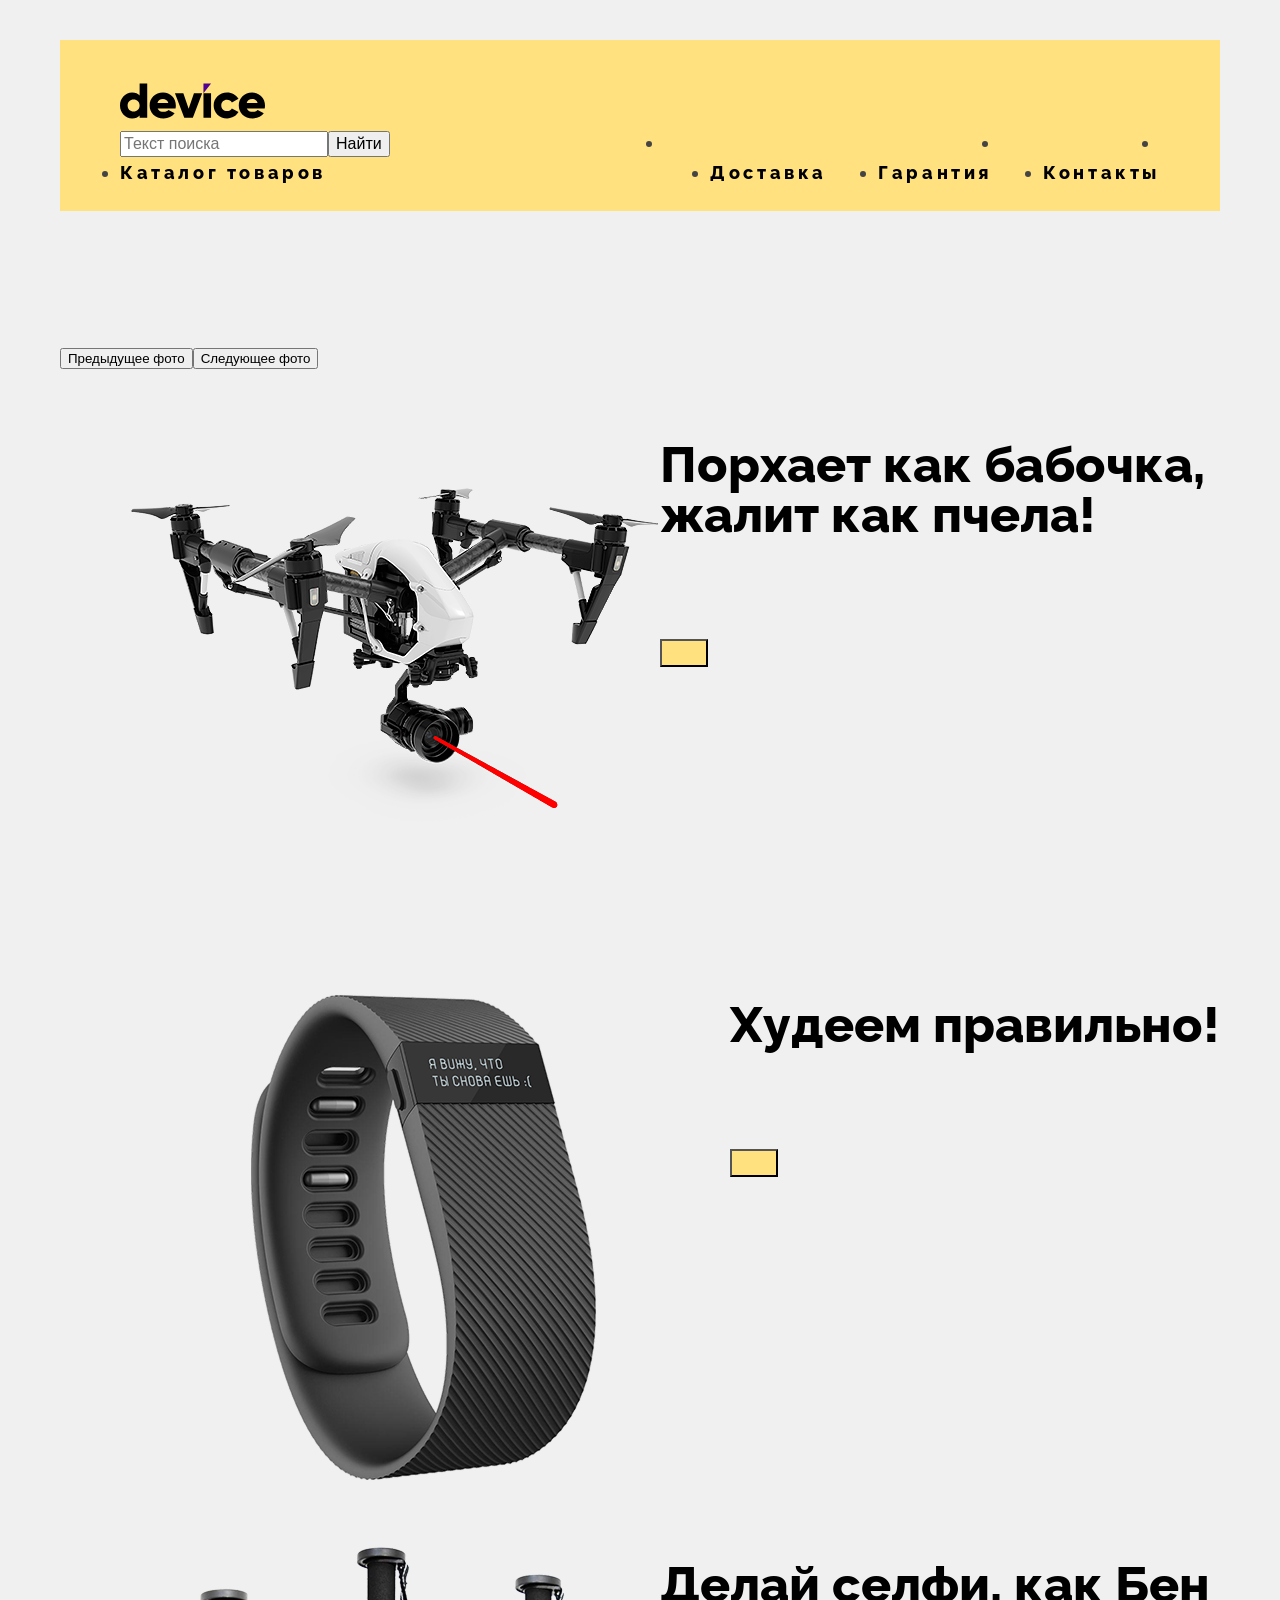
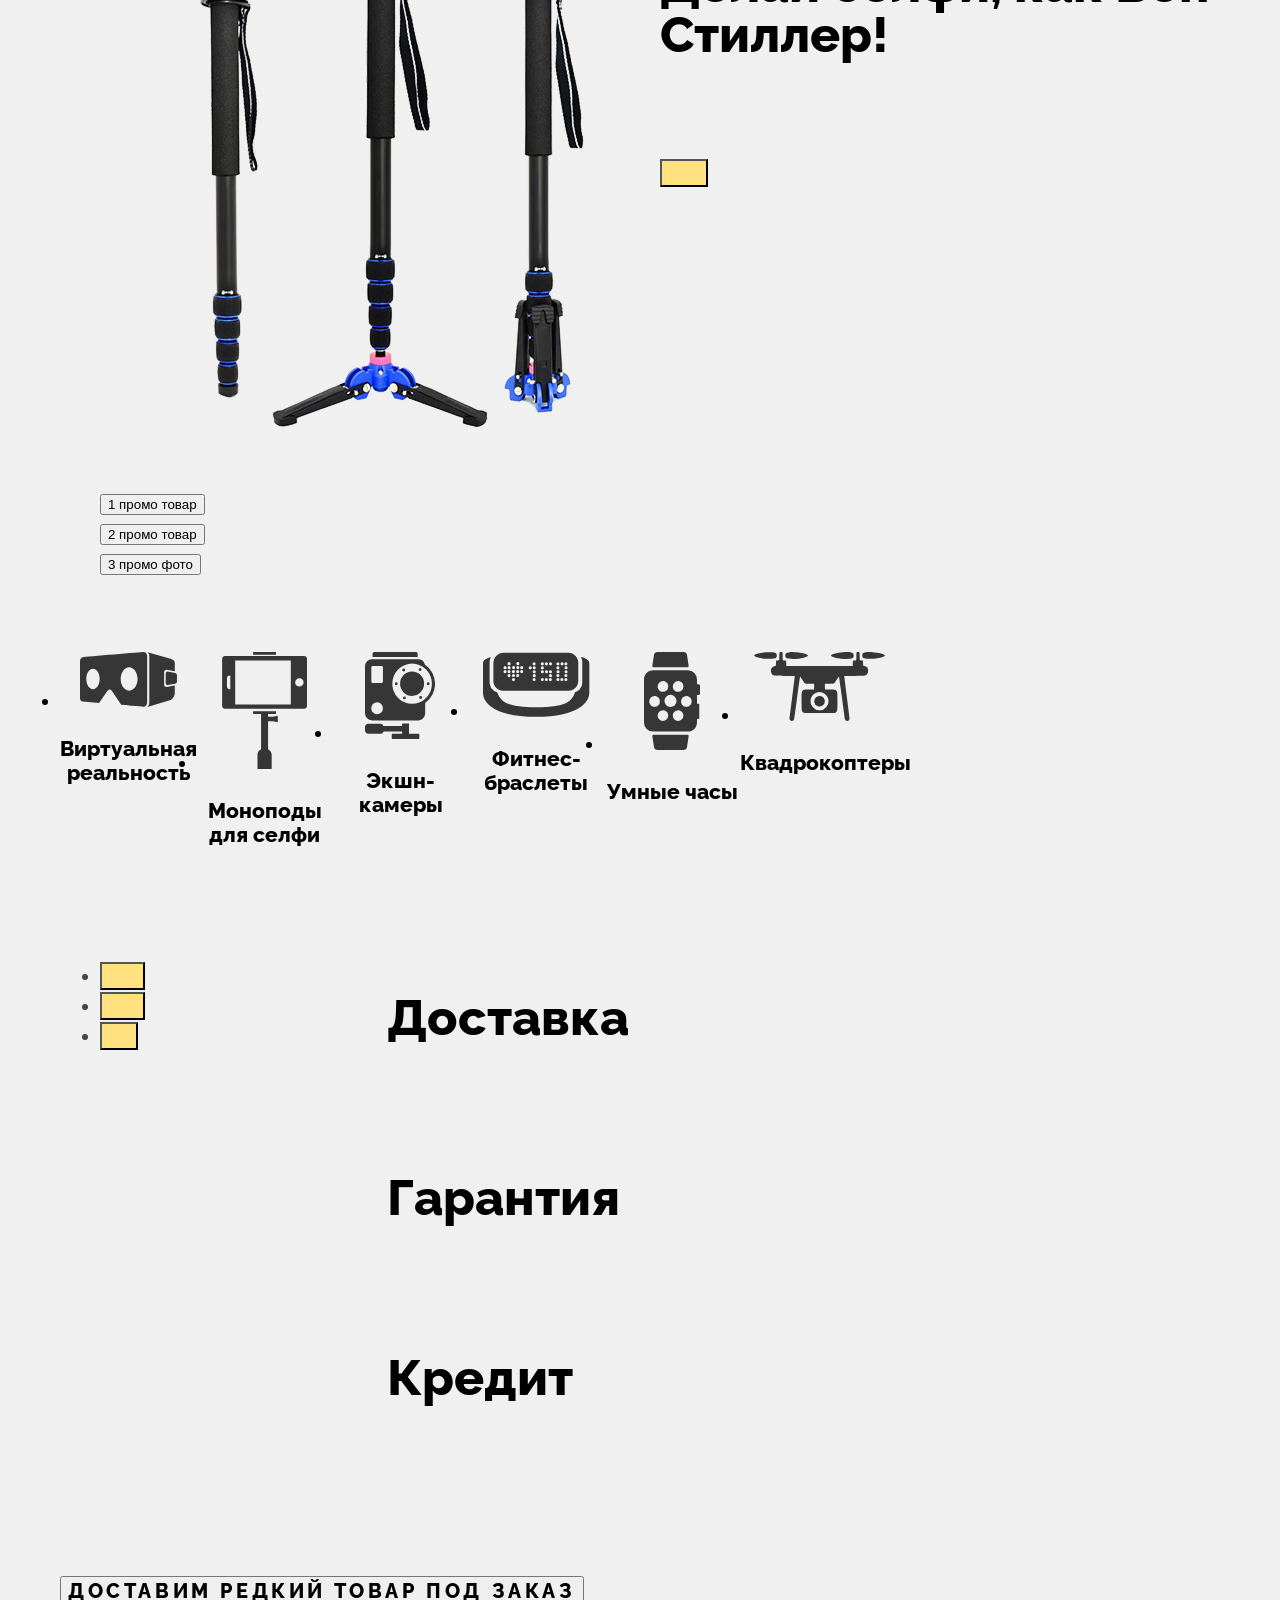
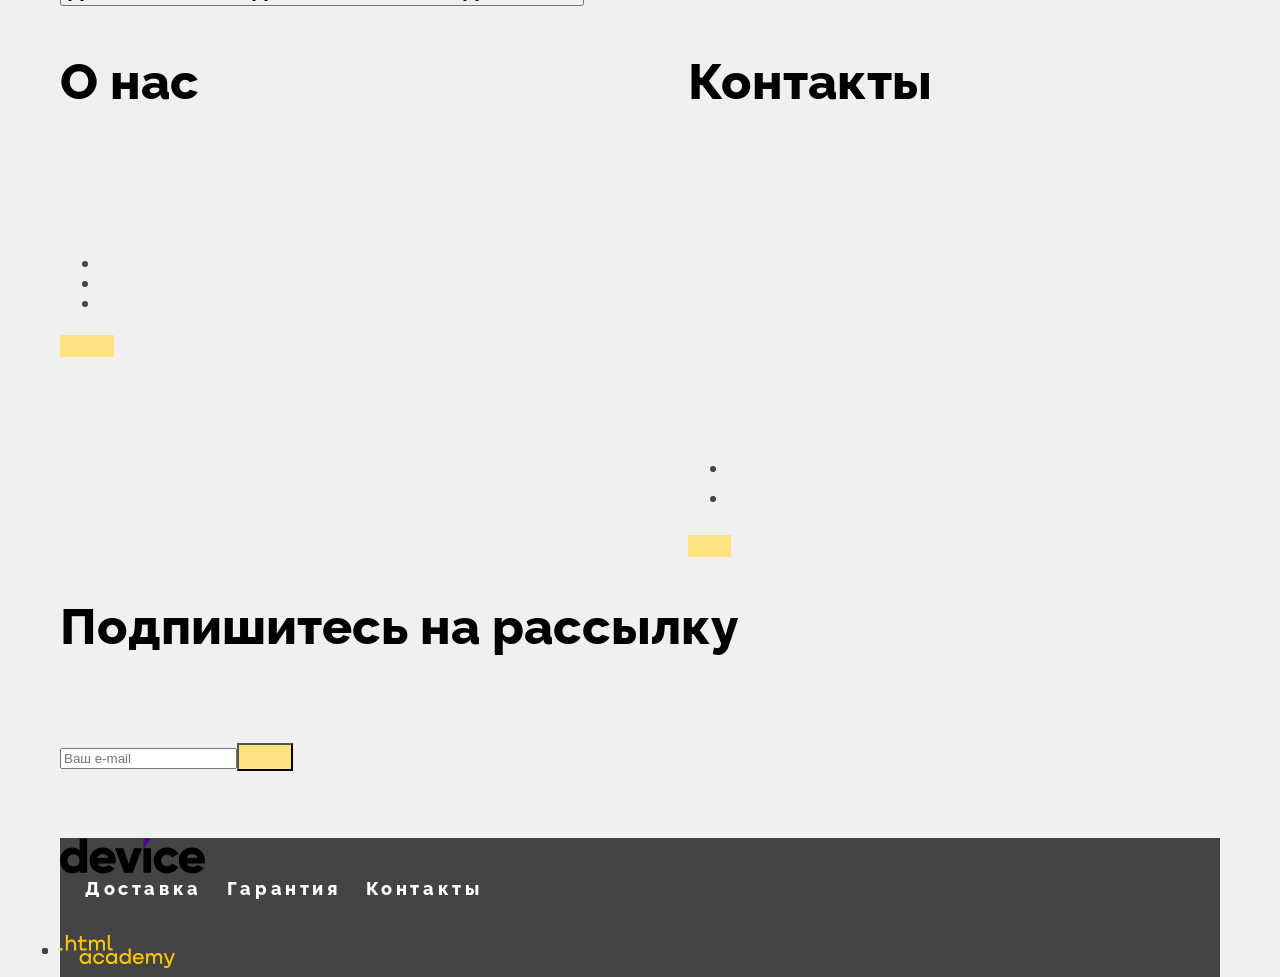
==== commit ca1a269e: "step: module4" ====
--- a/index.html
+++ b/index.html
@@ -7,11 +7,11 @@
   </head>
   <body>
     <header class="page-header">
-      <div class="container">
-        <a class="logo header-logo" href="#" >
-          <img src="images/svg/logo.svg" width="145" height="36" alt="Логотип DEVICE">
-        </a>
-
+      <a class="logo header-logo" href="#" >
+        <img src="images/svg/logo.svg" width="145" height="36" alt="Логотип DEVICE">
+      </a>
+
+      <div class="nav-wrapper">
         <form class="header-search-form" action="https://echo.htmlacademy.ru/" method="post">
           <label class="search-field field">
             <span class="vissually-hidden">Поиск</span>
@@ -20,7 +20,6 @@
           <button class="search-button">Найти</button>
         </form>
         
-        <nav class="header-nav">
           <ul class="user-navigation-list">
             <li class="user-navigation-item">
               <a href="#" class="user-navigation-link">Войти</a>
@@ -33,23 +32,23 @@
               <a href="#" class="user-navigation-link">Корзина</a>
             </li>
           </ul>
-
-          <ul class="site-menu">
-            <li class="site-menu-item">
-              <a href="catalog.html" class="site-menu-link">Каталог товаров</a>
-            </li>
-            <li class="site-menu-item">
-              <a href="delivery.html" class="site-menu-link">Доставка</a>
-            </li>
-            <li class="site-menu-item">
-              <a href="guarantee.html" class="site-menu-link">Гарантия</a>
-            </li>
-            <li class="site-menu-item"></li>
-              <a href="contacts.html" class="site-menu-link">Контакты</a>
-            </li>
-          </ul>
-        </nav>
       </div>
+      <nav>
+        <ul class="site-menu">
+          <li class="site-menu-item">
+            <a href="catalog.html" class="site-menu-link">Каталог товаров</a>
+          </li>
+          <li class="site-menu-item">
+            <a href="delivery.html" class="site-menu-link">Доставка</a>
+          </li>
+          <li class="site-menu-item">
+            <a href="guarantee.html" class="site-menu-link">Гарантия</a>
+          </li>
+          <li class="site-menu-item">
+            <a href="contacts.html" class="site-menu-link">Контакты</a>
+          </li>
+        </ul>
+      </nav>
     </header>
 
     <main class="page-main">
@@ -57,18 +56,18 @@
 
       <section class="promo">
         <h2 class="visually-hidden">Промо-товары</h2>
-        <div class="container">
-          <button class="slider-button slider-prev" type="button">
-            <span class="visually-hidden">Предыдущее фото</span>
-          </button>
-          <button class="slider-button slider-next" type="button">
-            <span class="visually-hidden">Следующее фото</span>
-          </button>
-
-          <ol class="slider">
-            <li class="slider-item slider-item-active">
-              <h3 class="visually-hidden">Квадракоптер</h3>
-              <img class="slider-image" src="images/slider-1.png" width="560" height="560" alt="Квадракоптер">
+        <button class="slider-button slider-prev" type="button">
+          <span class="visually-hidden">Предыдущее фото</span>
+        </button>
+        <button class="slider-button slider-next" type="button">
+          <span class="visually-hidden">Следующее фото</span>
+        </button>
+
+        <ol class="slider">
+          <li class="slider-item slider-item-active">
+            <h3 class="visually-hidden">Квадракоптер</h3>
+            <img class="slider-image" src="images/slider-1.png" width="560" height="560" alt="Квадракоптер">
+            <div class="slider-description-wrapper">
               <p class="section-title">Порхает как бабочка, жалит как пчела!</p>
               <p class="section-description">Этот обычный, на первый взгляд, квадрокоптер оснащен мощным лазером, замаскированным под стандартную камеру.</p>
               <button class="button">Подробнее</button>
@@ -82,10 +81,12 @@
                   Радиус поражения
                 </div>
               </div>
-            </li>
-            <li class="slider-item">
-              <h3 class="visually-hidden">Фитнесбраслет</h3>
-              <img class="slider-image" src="images/slider-2.png" width="560" height="560" alt="Фитнесбраслет" >
+            </div>
+          </li>
+          <li class="slider-item">
+            <h3 class="visually-hidden">Фитнесбраслет</h3>
+            <img class="slider-image" src="images/slider-2.png" width="560" height="560" alt="Фитнесбраслет" >
+            <div class="slider-description-wrapper">
               <p class="section-title">Худеем правильно!</p>
               <p class="section-description">Мотивирующие фитнес-браслеты помогут найти в себе силы не пропускать занятия и соблюдать диету.</p>
               <button class="button">Подробнее</button>
@@ -95,10 +96,12 @@
                   Без подзарядки
                 </div>
               </div>
-            </li>
-            <li class="slider-item">
-              <h3 class="visually-hidden">Селфипалка</h3>
-              <img class="slider-image" src="images/slider-3.png" width="560" height="560" alt="Селфипалка" />
+            </div>
+          </li>
+          <li class="slider-item">
+            <h3 class="visually-hidden">Селфипалка</h3>
+            <img class="slider-image" src="images/slider-3.png" width="560" height="560" alt="Селфипалка" />
+            <div class="slider-description-wrapper">
               <p class="section-title">Делай селфи, как Бен Стиллер!</p>
               <p class="section-description">Самая длинная палка для селфи доступна в нашем магазине. Восемь (Восемь, Карл!) метров длиной и весом всего 5 кг.</p>
               <button class="button">Подробнее</button>
@@ -116,33 +119,33 @@
                   Материал
                 </div>
               </div>
-            </li>
-          </ol>
-
-          <ol class="slider-pagination">
-            <li class="slider-pagination-item">
-              <button class="slider-pagination-button slider-pagination-button-current" type="button">
-                <span class="visually-hidden">1 промо товар</span>
-              </button>
-            </li>
-            <li class="slider-pagination-item">
-              <button class="slider-pagination-button" type="button">
-                <span class="visually-hidden">2 промо товар</span>
-              </button>
-            </li>
-            <li class="slider-pagination-item">
-              <button class="slider-pagination-button" type="button">
-                <span class="visually-hidden">3 промо фото</span>
-              </button>
-            </li>
-          </ol>
-        </div>
+            </div>
+          </li>
+        </ol>
+
+        <ol class="slider-pagination">
+          <li class="slider-pagination-item">
+            <button class="slider-pagination-button slider-pagination-button-current" type="button">
+              <span class="visually-hidden">1 промо товар</span>
+            </button>
+          </li>
+          <li class="slider-pagination-item">
+            <button class="slider-pagination-button" type="button">
+              <span class="visually-hidden">2 промо товар</span>
+            </button>
+          </li>
+          <li class="slider-pagination-item">
+            <button class="slider-pagination-button" type="button">
+              <span class="visually-hidden">3 промо фото</span>
+            </button>
+          </li>
+        </ol>
+        
       </section>
 
       <section class="catalog">
         <h2 class="visually-hidden">Каталог</h2>
 
-        <div class="container">
           <ul class="products-list">
             <li class="products-item">
               <a class="products-link" href="#">
@@ -181,29 +184,29 @@
               </a>
             </li>
           </ul>
-        </div>
-      </section>
-
-      <section class="advantiges">
+      
+      </section>
+
+      <section class="advantages">
         <h2 class="vissually-hidden">Преимущества</h2>
 
-        <div class="container">
-          <ul class="advantiges-tubs">
-            <li class="advantiges-item advantiges-item-active"><button class="button tubs-button">Доставка</button></li>
-            <li class="advantiges-item"><button class="button tubs-button">Гарантия</button></li>
-            <li class="advantiges-item"><button class="button tubs-button">Кредит</button></li>
-          </ul>
-
-          <div class="advantiges-cards">
-            <div class="advantiges-card advantiges-card-active">
+        <div class="advantages-wrapper">
+          <ul class="advantages-tubs">
+            <li class="advantages-item advantages-item-active"><button class="button tubs-button">Доставка</button></li>
+            <li class="advantages-item"><button class="button tubs-button">Гарантия</button></li>
+            <li class="advantages-item"><button class="button tubs-button">Кредит</button></li>
+          </ul>
+
+          <div class="advantages-cards">
+            <div class="advantages-card advantages-card-active">
               <h3 class="section-title">Доставка</h3>
               <p class="section-description">Мы с удовольствием доставим ваш товар прямо к вашему подъезду совершенно бесплатно! Ведь мы неплохо заработаем, поднимая его на ваш этаж.</p>
             </div>
-            <div class="advantiges-card">
+            <div class="advantages-card">
               <h3 class="section-title">Гарантия</h3>
               <p class="section-description">Если из-за возгорания купленного у нас товара у вас сгорит дом — не переживайте, мы выдадим вам новый. Товар, не дом, конечно же.</p>
             </div>
-            <div class="advantiges-card">
+            <div class="advantages-card">
               <h3 class="section-title">Кредит</h3>
               <p class="section-description">Залезть в долговую яму стало проще! Кредитные консультанты подберут для вас наиболее выгодные условия кредита. Выгодные для банка, разумеется.</p>
             </div>
@@ -266,7 +269,6 @@
     </main>
 
     <footer class="page-footer">
-      <div class="container">
         <a href="#" class="logo footer-logo"></a>
           <img src="images/svg/logo.svg" width="145" height="36" alt="Логотип DEVICE">
         </a>
@@ -315,7 +317,6 @@
             <img src="images/svg/html-academy.svg" width="115" height="33" alt="Разработано HTML Academy">
           </a>
         </div>
-      </div>
     </footer>
   </body>
 </html>
--- a/styles/styles.css
+++ b/styles/styles.css
@@ -1,71 +1,119 @@
 @font-face {
-    font-family: "Rubic";
-    font-style: normal;
-    font-weight: 400;
-    src: url(/fonts/rubik/rubik-400.woff2) format("woff2");
-    font-display: swap;
+  font-family: "Rubic";
+  font-style: normal;
+  font-weight: 400;
+  src: url(/fonts/rubik/rubik-400.woff2) format("woff2");
+  font-display: swap;
 }
 
 @font-face {
-    font-family: "Rubic";
-    font-style: normal;
-    font-weight: 700;
-    src: url(/fonts/rubik/rubik-700.woff2) format("woff2");
-    font-display: swap;
+  font-family: "Rubic";
+  font-style: normal;
+  font-weight: 700;
+  src: url(/fonts/rubik/rubik-700.woff2) format("woff2");
+  font-display: swap;
 }
 
 @font-face {
-    font-family: "Raleway";
-    font-style: normal;
-    font-weight: 800;
-    src: url(/fonts/raleway/raleway-800.woff2) format("woff2");
-    font-display: swap;
+  font-family: "Raleway";
+  font-style: normal;
+  font-weight: 800;
+  src: url(/fonts/raleway/raleway-800.woff2) format("woff2");
+  font-display: swap;
+}
+
+html {
+  height: 100%;
 }
 
 /* Common */
 
 body {
-    font-family: "Rubic", sans-serif;
-    font-size: 18px;
-    line-height: 30px;
-    color: #444444;
-    background-color: #f0f0f0;
+  margin: 0 auto;
+  padding-top: 40px;
+  width: 1160px;
+  display: flex;
+  flex-direction: column;
+  min-height: 100%;
+  font-family: "Rubic", sans-serif;
+  font-size: 18px;
+  line-height: 30px;
+  color: #444444;
+  background-color: #f0f0f0;
+}
+
+.page-main {
+  flex-grow: 1;
 }
 
 .button {
-    color: #000000;
-    background-color: #FFE17F;
-  
-    font-family: "Raleway" sans-serif;
-    font-family: inherit;
-    font-size: 18px;
-    letter-spacing: 3.6px;
-    text-transform: uppercase;
-    text-decoration: none;
+  color: #000000;
+  background-color: #FFE17F;
+
+  font-family: "Raleway" sans-serif;
+  font-family: inherit;
+  font-size: 18px;
+  letter-spacing: 3.6px;
+  text-transform: uppercase;
+  text-decoration: none;
 }
 
 /* Header */
+
+.page-header {
+  padding: 43px 60px 23px;
+  background-color: #FFE17F;
+}
+
+.nav-wrapper {
+  width: 100%;
+  display: flex;
+}
+
+.header-search-form {
+  margin-right: 27px;
+  width: 517px;
+}
+
 .search-button {
-    font-size: 16px;
-    line-height: 20px;
-}
+  font-size: 16px;
+  line-height: 20px;
+}
+
 
 .header-field-input {
-    font-size: 16px;
-    line-height: 20px;
+  font-size: 16px;
+  line-height: 20px;
+}
+
+.user-navigation-list,
+.site-menu {
+  display: flex;
+  justify-content: space-between;
+  flex-grow: 1;
+  margin: 0;
+  padding: 0;
+}
+
+.user-navigation-item:first-child {
+  margin-right: 176px;
 }
 
 .user-navigation-link,
 .site-menu-link {
-    color: #000000;
-    font-size: 18px;
-    text-decoration: none;
+  color: #000000;
+  font-size: 18px;
+  text-decoration: none;
 }
 
 .user-navigation-link {
     line-height: 30px;
 }
 
+.site-menu-item:first-child {
+  margin-right: 333px;
+}
+
 .site-menu-link {
   font-family: "Raleway", sans-serif;
   letter-spacing: 3.6px;
@@ -73,20 +121,31 @@
 
 /* Footer */
 .page-footer {
-    background-color: #444444;
+  display: flex;
+  flex-direction: column;
+  background-color: #444444;
+}
+
+.footer-content, .footer-social, .page-footer-social {
+  display: flex;
+}
+
+.footer-menu, .page-footer-social {
+  margin: 0;
+  padding: 0;
 }
 
 .contacts-address,
 .contacts-phone {
-    color: #ffffff;
-  
-    font-size: 16px;
-    font-style: normal;
-    line-height: 29px;
+  color: #ffffff;
+  
+  font-size: 16px;
+  font-style: normal;
+  line-height: 29px;
 }
 
 .contacts-address {
-    text-decoration: none;
+  text-decoration: none;
 }
 
 .footer-menu-link {
@@ -100,12 +159,15 @@
 /* Breadcrumbs */
 
 .breadcrumbs {
-    font-size: 16px;
-  }
-  
-  .breadcrumbs-link {
-    color: #000000;
-    text-decoration: none;
+  display: flex;
+  margin: 0;
+  padding: 0;
+  font-size: 16px;
+}
+  
+.breadcrumbs-link {
+  color: #000000;
+  text-decoration: none;
 }
 
 /* Forms */
@@ -129,20 +191,27 @@
 /* Pagination */
 
 .pagination-link {
-    color: #444444;
-  
-    font-size: 16px;
-    line-height: 20px;
-    text-decoration: none;
+  color: #444444;
+  
+  font-size: 16px;
+  line-height: 20px;
+  text-decoration: none;
   }
 
 .pagination-prev, .pagination-next {
-    color: #000000;
-
-    font-family: "Raleway", sans-serif;
-    font-size: 18px;
-    letter-spacing: 3.6px;
-    text-transform: uppercase;
+  color: #000000;
+
+  font-family: "Raleway", sans-serif;
+  font-size: 18px;
+  letter-spacing: 3.6px;
+  text-transform: uppercase;
+}
+
+/* Main */
+
+.container {
+  width: 1160px;
+  margin: 0 auto;
 }
 
 /* Section */
@@ -168,6 +237,11 @@
 
 /* Promo */
 
+.slider-item {
+  display: flex;
+  justify-content: space-between;
+}
+
 .feature-item {
     font-size: 16px;
     line-height: 30px;
@@ -182,77 +256,123 @@
 
 /* Catalog */
 
+.products-list {
+  margin: 0;
+  padding: 0;
+  display: flex;
+  justify-content: space-between;
+}
+
+.products-item {
+  width: 160px;
+  text-align: center;
+}
+
 .products-link {
-    color: #000000;
-
-    font-family: "Raleway", sans-serif;
-    line-height: 24px;
-    text-decoration: none;
+  color: #000000;
+
+  font-family: "Raleway", sans-serif;
+  line-height: 24px;
+  text-decoration: none;
+}
+
+/* Advantages*/
+
+.advantages-wrapper {
+  display: flex;
+
+}
+
+.advantages-tubs {
+  width: 287px;
 }
 
 /* Contacts */
 
+.contacts-wrapper {
+  display: flex;
+  justify-content: space-between;
+}
+
+.about-info {
+  width: 520px;
+}
+
+.contacts-info {
+  width: 532px;
+}
+
 .delivery-info-button {
-    color: #000000;
-
-    font-family: "Raleway", sans-serif;
-    font-size: 20px;
-    letter-spacing: 3.6px;
-    text-transform: uppercase;
+  color: #000000;
+
+  font-family: "Raleway", sans-serif;
+  font-size: 20px;
+  letter-spacing: 3.6px;
+  text-transform: uppercase;
 }
 
 .delivery-list {
-    font-weight: 700;
-    line-height: 20px;
-    letter-spacing: -0.36px;
+  font-weight: 700;
+  line-height: 20px;
+  letter-spacing: -0.36px;
 }
 
 .contacts-subtitle {
-    font-weight: 700;
-    font-size: 24px;
-    line-height: 30px;
-}
-
+  font-weight: 700;
+  font-size: 24px;
+  line-height: 30px;
+}
 
 /* Subscribe */
 
 .subscribe-text {
-    text-shadow: 
-    1px 1px 0 #000000,
-    -1px 1px 0 #000000,
-    1px -1px 0 #000000,
-    -1px -1px 0 #000000;
-}
+  text-shadow: 
+  1px 1px 0 #000000,
+  -1px 1px 0 #000000,
+  1px -1px 0 #000000,
+  -1px -1px 0 #000000;
+}
+
 
 /* Filter */
 
+.filter {
+  width: 320px;
+}
+
 .filter-main-title {
-    color: #000000;
-
-    font-family: "Raleway", sans-serif;
-    font-size: 16px;
-    letter-spacing: 3.2px;
-    text-transform: uppercase;
+  color: #000000;
+
+  font-family: "Raleway", sans-serif;
+  font-size: 16px;
+  letter-spacing: 3.2px;
+  text-transform: uppercase;
 }
 
 .filter-title {
-    color: #000000;
-
-    font-weight: 700;
-    line-height: 20px;
+  color: #000000;
+
+  font-weight: 700;
+  line-height: 20px;
 }
 
 /* Catalog */
+
 .catalog {
-    color: #000000;
+  width: 840px;
+  color: #000000;
+}
+
+.catalog-wrapper {
+  display: flex;
 }
 
 /* Card */
 
 .product-card-title {
-    font-weight: 700;
-    line-height: 20px;
-  }
+  font-weight: 700;
+  line-height: 20px;
+}
   
   .product-card-link{
     color: #000000;
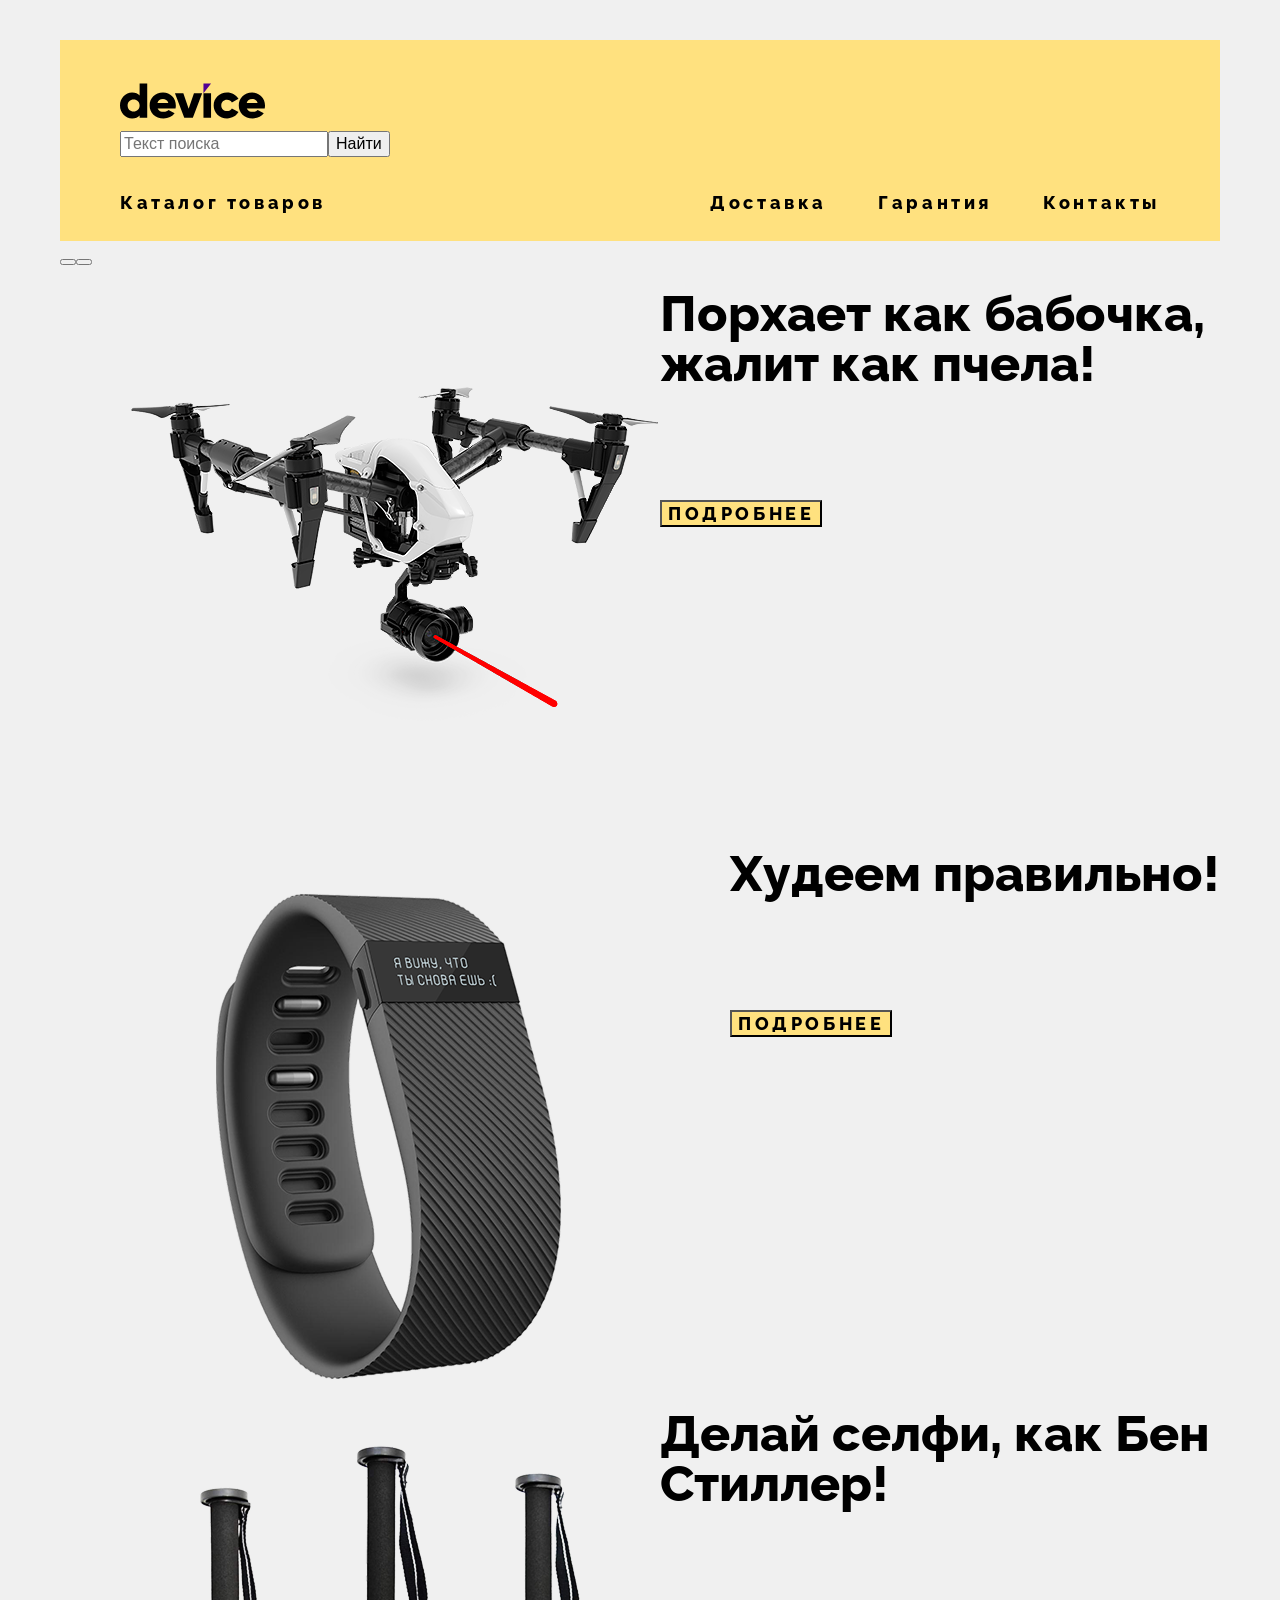
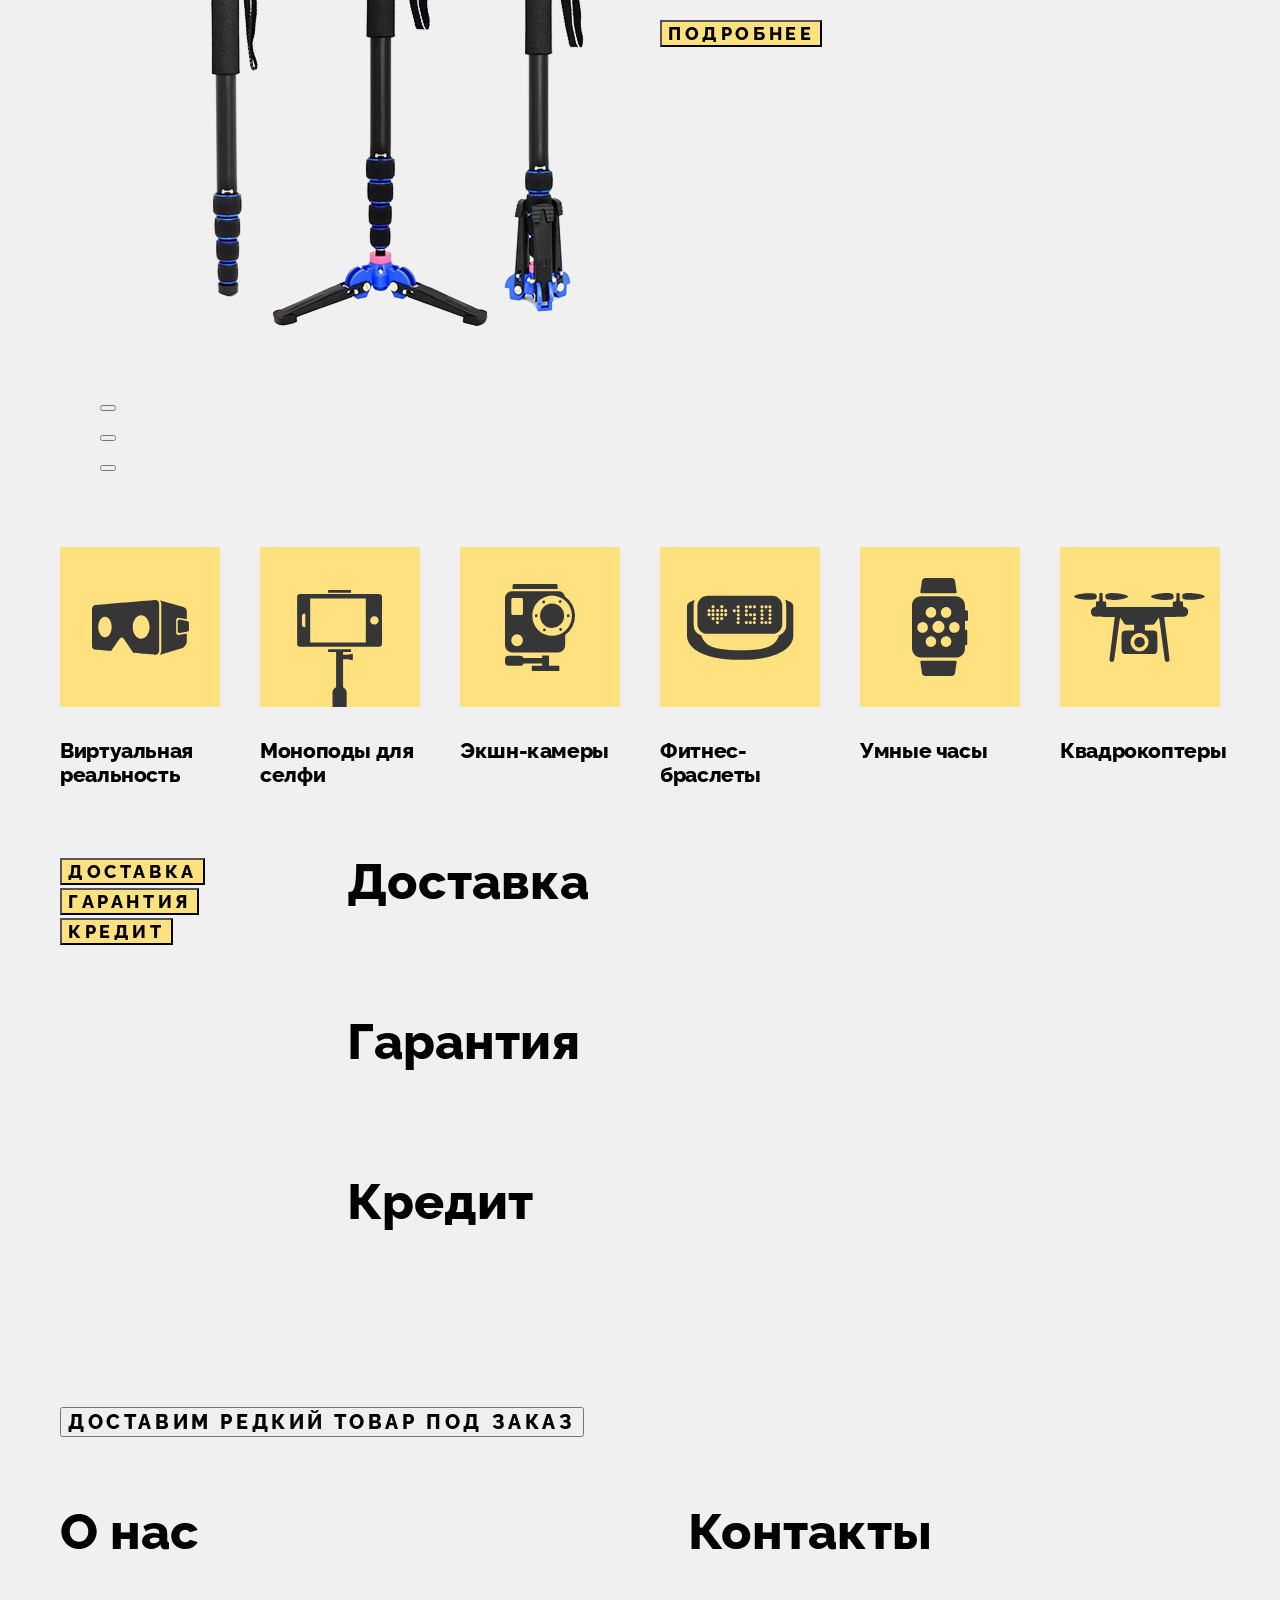
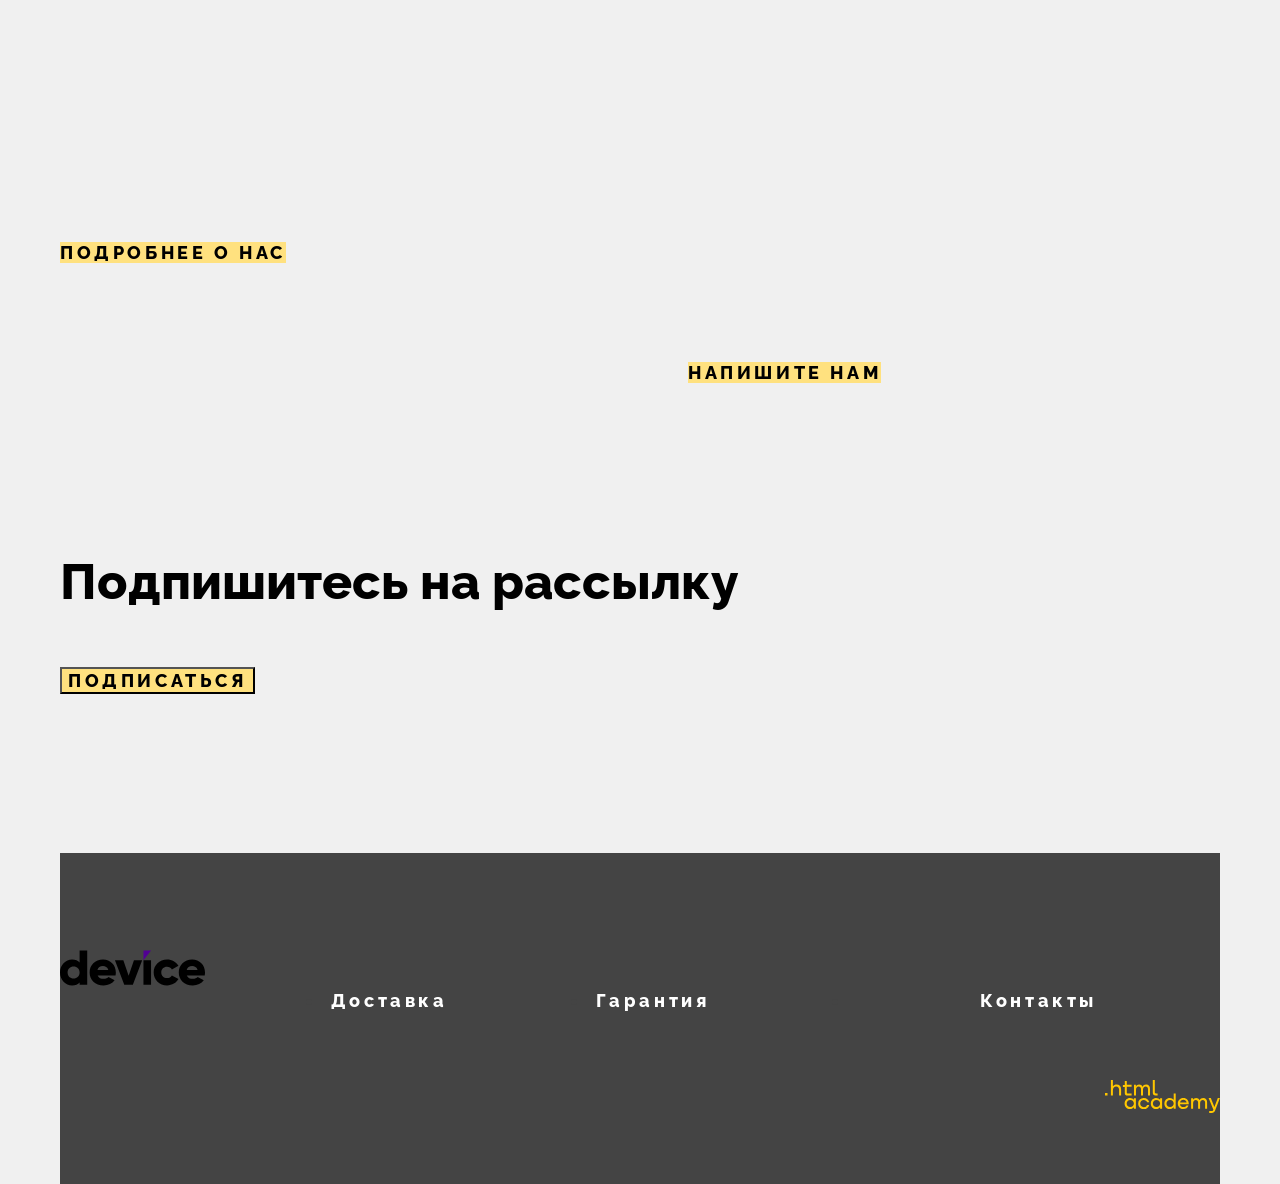
==== commit 0087f8af: "step: module5-task1" ====
--- a/index.html
+++ b/index.html
@@ -14,7 +14,7 @@
       <div class="nav-wrapper">
         <form class="header-search-form" action="https://echo.htmlacademy.ru/" method="post">
           <label class="search-field field">
-            <span class="vissually-hidden">Поиск</span>
+            <span class="visually-hidden">Поиск</span>
             <input class="header-field-input" type="text" placeholder="Текст поиска">
           </label>
           <button class="search-button">Найти</button>
@@ -149,37 +149,49 @@
           <ul class="products-list">
             <li class="products-item">
               <a class="products-link" href="#">
-                <img class="products-img" src="/images/svg/glass.svg" width="97" height="55" alt="Виртуальные очки">
+                <div class="products-img-wrapper">
+                  <img class="products-img" src="/images/svg/glass.svg" width="97" height="55" alt="Виртуальные очки">
+                </div>
                 <h3 class="products-title">Виртуальная реальность</h3>
               </a>
             </li>
             <li class="products-item">
               <a class="products-link" href="#">
-                <img class="products-img" src="images/svg/camera.svg" width="86" height="117"  alt="Монопод">
+                <div class="products-img-wrapper product-monopod">
+                  <img class="products-img" src="images/svg/camera.svg" width="86" height="117"  alt="Монопод">
+                </div>
                 <h3 class="products-title">Моноподы для селфи</h3>
               </a>
             </li>
             <li class="products-item">
               <a class="products-link" href="#">
-                <img class="products-img" src="images/svg/camera-2.svg" width="71" height="87" alt="Камера">
+                <div class="products-img-wrapper">
+                  <img class="products-img" src="images/svg/camera-2.svg" width="71" height="87" alt="Камера">
+                </div>
                 <h3 class="products-title">Экшн-камеры</h3>
               </a>
             </li>
             <li class="products-item">
               <a class="products-link" href="#">
-                <img class="products-img" src="images/svg/watch.svg" width="107" height="65" alt="Фитнес-браслет">
+                <div class="products-img-wrapper">
+                  <img class="products-img" src="images/svg/watch.svg" width="107" height="65" alt="Фитнес-браслет">
+                </div>
                 <h3 class="products-title">Фитнес-браслеты</h3>
               </a>
             </li>
             <li class="products-item">
               <a class="products-link" href="#">
-                <img class="products-img" src="images/svg/watch-2.svg" width="56" height="98" alt="Часы">
+                <div class="products-img-wrapper">
+                  <img class="products-img" src="images/svg/watch-2.svg" width="56" height="98" alt="Часы">
+                </div>
                 <h3 class="products-title">Умные часы</h3>
               </a>
             </li>
             <li class="products-item">
               <a class="products-link" href="#">
-                <img class="products-img" src="images/svg/copter.svg" width="132" height="69" alt="Квадрокоптер">
+                <div class="products-img-wrapper">
+                  <img class="products-img" src="images/svg/copter.svg" width="132" height="69" alt="Квадрокоптер">
+                </div>
                 <h3 class="products-title">Квадрокоптеры</h3>
               </a>
             </li>
@@ -188,7 +200,7 @@
       </section>
 
       <section class="advantages">
-        <h2 class="vissually-hidden">Преимущества</h2>
+        <h2 class="visually-hidden">Преимущества</h2>
 
         <div class="advantages-wrapper">
           <ul class="advantages-tubs">
@@ -215,10 +227,8 @@
       </section>
 
       <section class="contacts">
-        <h2 class="vissually-hidden">Контакты</h2>
-        <div class="container">
-          <button class="delivery-info-button" type="button">Доставим редкий товар под заказ</button>
-        </div>
+        <h2 class="visually-hidden">Контакты</h2>
+        <button class="delivery-info-button" type="button">Доставим редкий товар под заказ</button>
 
         <div class="contacts-wrapper">
           <div class="about-info">
@@ -257,7 +267,7 @@
 
           <p class="subscribe-text">Еженедельный дайджест с обзорами новинок, длительными тест-драйвами, распаковками, а также акции, спецпредложения и вот это вот всё.</p>
           <form class="subscribe-form" action="https://echo.htmlacademy.ru/" method="post">
-            <label class="vissually-hidden">
+            <label class="visually-hidden">
               <span class=>Введите e-mail</span>
               <input class="subscribe-input" type="email" name="email" placeholder="Ваш e-mail">
             </label>
--- a/styles/styles.css
+++ b/styles/styles.css
@@ -42,6 +42,17 @@
   background-color: #f0f0f0;
 }
 
+.visually-hidden {
+  position: absolute;
+  width: 1px;
+  height: 1px;
+  margin: -1px;
+  padding: 0;
+  border: 0;
+  clip: rect(0 0 0 0);
+  overflow: hidden;
+}
+
 .page-main {
   flex-grow: 1;
 }
@@ -50,8 +61,7 @@
   color: #000000;
   background-color: #FFE17F;
 
-  font-family: "Raleway" sans-serif;
-  font-family: inherit;
+  font-family: "Raleway", sans-serif;
   font-size: 18px;
   letter-spacing: 3.6px;
   text-transform: uppercase;
@@ -68,6 +78,7 @@
 .nav-wrapper {
   width: 100%;
   display: flex;
+  margin-bottom: 30px;
 }
 
 .header-search-form {
@@ -89,10 +100,12 @@
 .user-navigation-list,
 .site-menu {
   display: flex;
+  flex-wrap: wrap;
   justify-content: space-between;
   flex-grow: 1;
   margin: 0;
   padding: 0;
+  list-style-type: none;
 }
 
 .user-navigation-item:first-child {
@@ -121,13 +134,19 @@
 
 /* Footer */
 .page-footer {
+  padding: 62px 0;
   display: flex;
   flex-direction: column;
   background-color: #444444;
 }
 
+.footer-logo {
+  margin-bottom: 35px;
+}
+
 .footer-content, .footer-social, .page-footer-social {
   display: flex;
+  justify-content: space-between;
 }
 
 .footer-menu, .page-footer-social {
@@ -145,6 +164,7 @@
 }
 
 .contacts-address {
+  max-width: 238px;
   text-decoration: none;
 }
 
@@ -156,6 +176,14 @@
   text-decoration: none;
 }
 
+.footer-social {
+  margin-top: 64px;
+}
+
+.social {
+  list-style-type: none;
+}
+
 /* Breadcrumbs */
 
 .breadcrumbs {
@@ -163,9 +191,11 @@
   margin: 0;
   padding: 0;
   font-size: 16px;
+  list-style-type: none;
 }
   
 .breadcrumbs-link {
+  margin-right: 36px;
   color: #000000;
   text-decoration: none;
 }
@@ -190,7 +220,31 @@
 
 /* Pagination */
 
+.pagination-nav {
+  display: flex;
+  align-items: center;
+  justify-content: space-between;
+  margin-top: 30px;
+}
+
+.pagination-list {
+  display: flex;
+  flex-wrap: wrap;
+  margin: 0;
+  padding: 0;
+
+  list-style: none;
+}
+
+
 .pagination-link {
+  display: flex;
+  align-items: center;
+  justify-content: center;
+  min-width: 40px;
+  height: 40px;
+  padding: 8px;
+
   color: #444444;
   
   font-size: 16px;
@@ -212,11 +266,15 @@
 .container {
   width: 1160px;
   margin: 0 auto;
+  padding-top: 35px;
+  padding-bottom: 35px;
 }
 
 /* Section */
 
 .section-title {
+  margin-top: 0;
+  margin-bottom: 29px;
   color: #000000;
 
   font-family: "Raleway", sans-serif;
@@ -225,69 +283,64 @@
 }
   
 .section-description {
-    font-size: 18px;
-    line-height: 30px;
-    font-style: normal;
+  margin-top: 0;
+  margin-bottom: 51px;
+  font-size: 18px;
+  line-height: 30px;
+  font-style: normal;
 }
 
 .section-description .contacts-phone {
-    color: inherit;
-    text-decoration: none;
+  color: inherit;
+  text-decoration: none;
 }
 
 /* Promo */
 
+.promo {
+  margin-bottom: 70px;
+}
+
 .slider-item {
   display: flex;
   justify-content: space-between;
 }
 
 .feature-item {
-    font-size: 16px;
-    line-height: 30px;
+  font-size: 16px;
+  line-height: 30px;
+}
+
+.feature {
+  display: flex;
 }
 
 .feature-item b {
-    color: #000000;
-
-    font-size: 36px;
-    line-height: 30px;
-}
-
-/* Catalog */
-
-.products-list {
-  margin: 0;
-  padding: 0;
-  display: flex;
-  justify-content: space-between;
-}
-
-.products-item {
-  width: 160px;
-  text-align: center;
-}
-
-.products-link {
-  color: #000000;
-
-  font-family: "Raleway", sans-serif;
-  line-height: 24px;
-  text-decoration: none;
+  margin-right: 20px;
+  color: #000000;
+
+  font-size: 36px;
+  line-height: 30px;
 }
 
 /* Advantages*/
 
 .advantages-wrapper {
   display: flex;
-
 }
 
 .advantages-tubs {
+  margin: 0;
+  padding: 0;
   width: 287px;
+  list-style-type: none;
 }
 
 /* Contacts */
+
+.contacts {
+  padding: 70px 0;
+}
 
 .contacts-wrapper {
   display: flex;
@@ -303,6 +356,7 @@
 }
 
 .delivery-info-button {
+  margin-bottom: 70px;
   color: #000000;
 
   font-family: "Raleway", sans-serif;
@@ -312,20 +366,43 @@
 }
 
 .delivery-list {
+  margin: 0;
+  margin-bottom: 30px;
+  padding: 0;
   font-weight: 700;
   line-height: 20px;
   letter-spacing: -0.36px;
+  list-style-type: none;
 }
 
 .contacts-subtitle {
+  margin: 0;
+  margin-bottom: 15px;
+  padding: 0;
   font-weight: 700;
   font-size: 24px;
   line-height: 30px;
 }
 
+.contacts-address-text {
+  margin: 0;
+}
+
+.contacts-schedule {
+  margin: 0;
+  margin-bottom: 30px;
+  padding: 0;
+  list-style-type: none;
+}
+
 /* Subscribe */
 
+.subscribe {
+  padding: 64px 0 56px;
+}
+
 .subscribe-text {
+  margin: 0;
   text-shadow: 
   1px 1px 0 #000000,
   -1px 1px 0 #000000,
@@ -338,6 +415,7 @@
 
 .filter {
   width: 320px;
+  padding-top: 25px;
 }
 
 .filter-main-title {
@@ -356,9 +434,24 @@
   line-height: 20px;
 }
 
+.filter-list {
+  margin: 0;
+  padding: 0;
+  list-style-type: none;
+}
+
 /* Catalog */
 
 .catalog {
+  margin-bottom: 70px;
+}
+
+.products-title {
+  margin: 0;
+}
+
+.catalog-cards {
+  margin-bottom: 70px;
   width: 840px;
   color: #000000;
 }
@@ -367,7 +460,60 @@
   display: flex;
 }
 
+.products-list {
+  margin: 0;
+  padding: 0;
+  display: flex;
+  justify-content: space-between;
+  list-style-type: none;
+}
+
+.products-item {
+  width: 160px;
+}
+
+.products-img-wrapper {
+  display: flex;
+  margin-bottom: 32px;
+  height: 160px;
+  background-color: #FFE17F;
+  justify-content: center;
+  align-items: center;
+}
+
+.product-monopod {
+  align-items: flex-end;
+}
+
+.products-link {
+  color: #000000;
+
+  font-family: "Raleway", sans-serif;
+  letter-spacing: -0.36px;
+  line-height: 24px;
+  text-decoration: none;
+}
+
 /* Card */
+
+.sort-wrapper {
+  padding: 23px 40px;
+  display: flex;
+  justify-content: space-between;
+}
+
+.view {
+  margin: 0;
+  padding: 0;
+  list-style-type: none;
+  display: flex;
+}
+
+.product-list {
+  margin: 0;
+  padding: 0;
+  list-style-type: none;
+}
 
 .product-card-title {
   font-weight: 700;
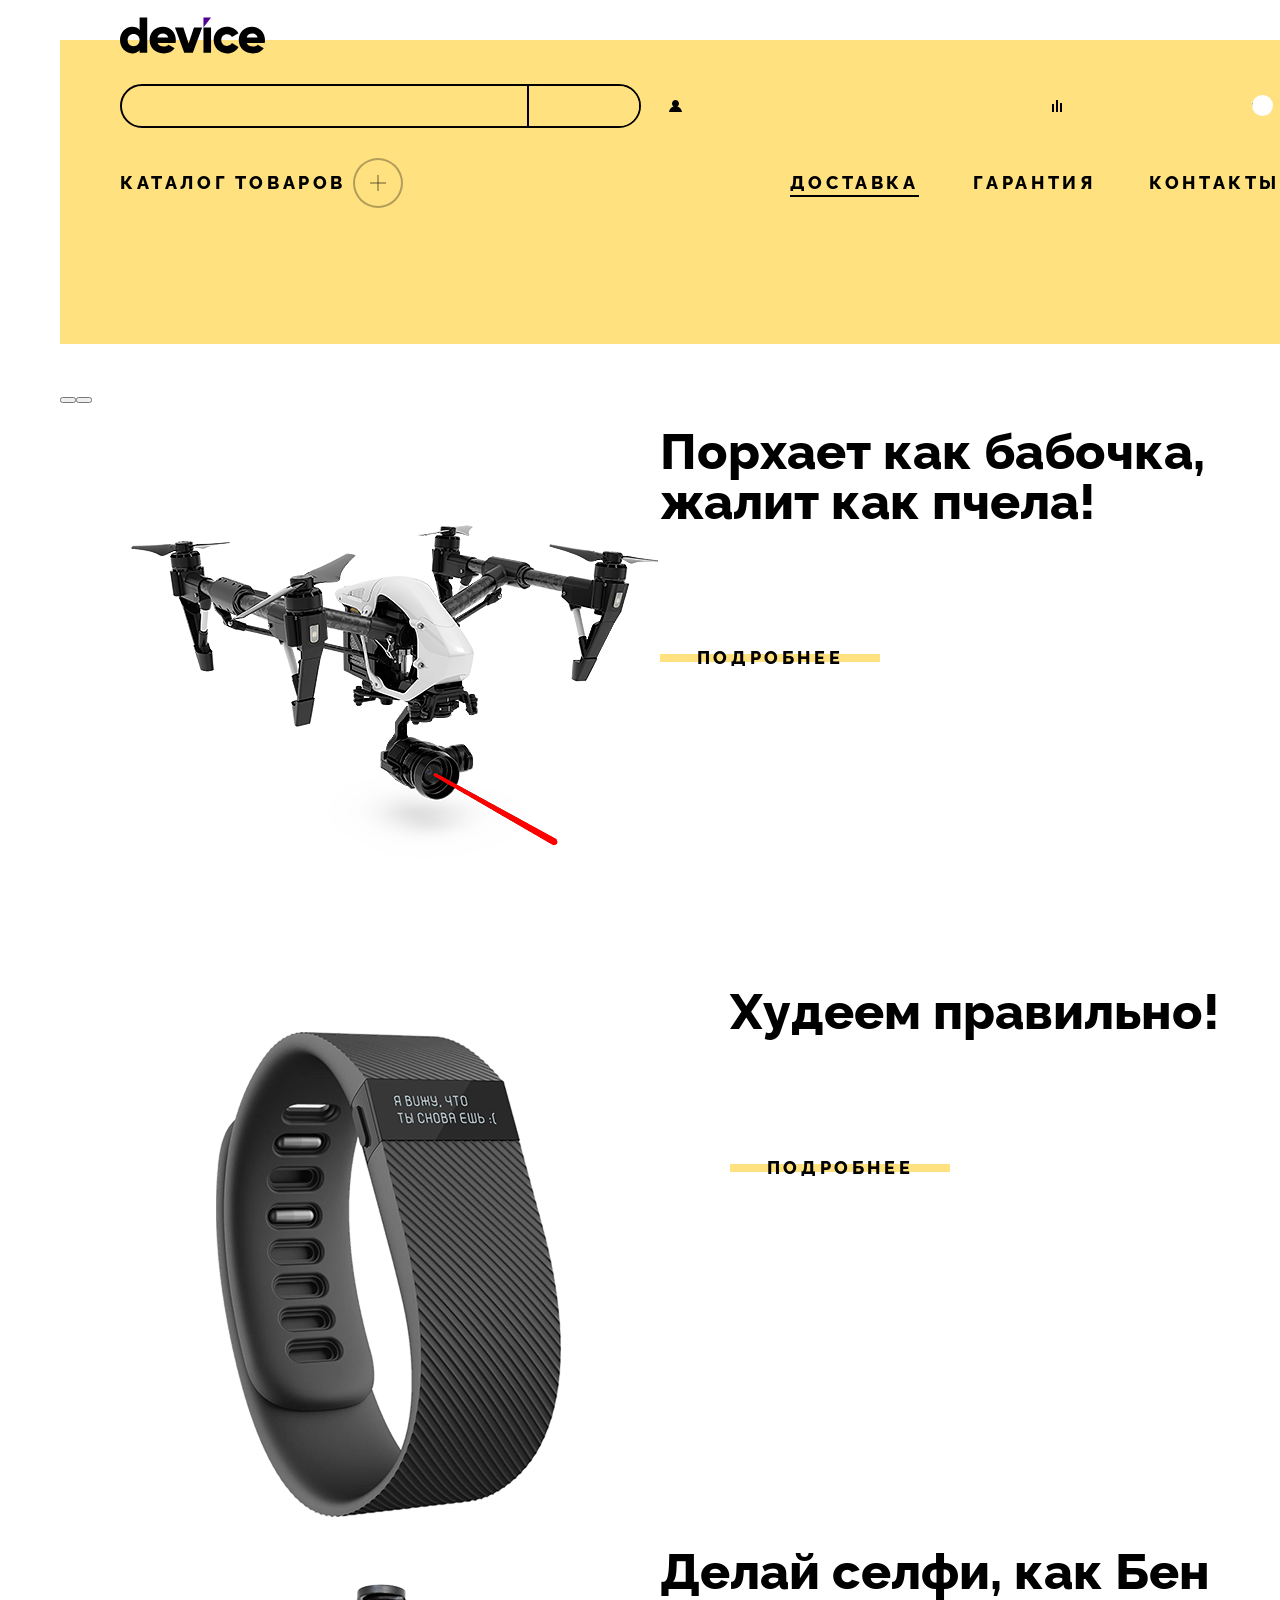
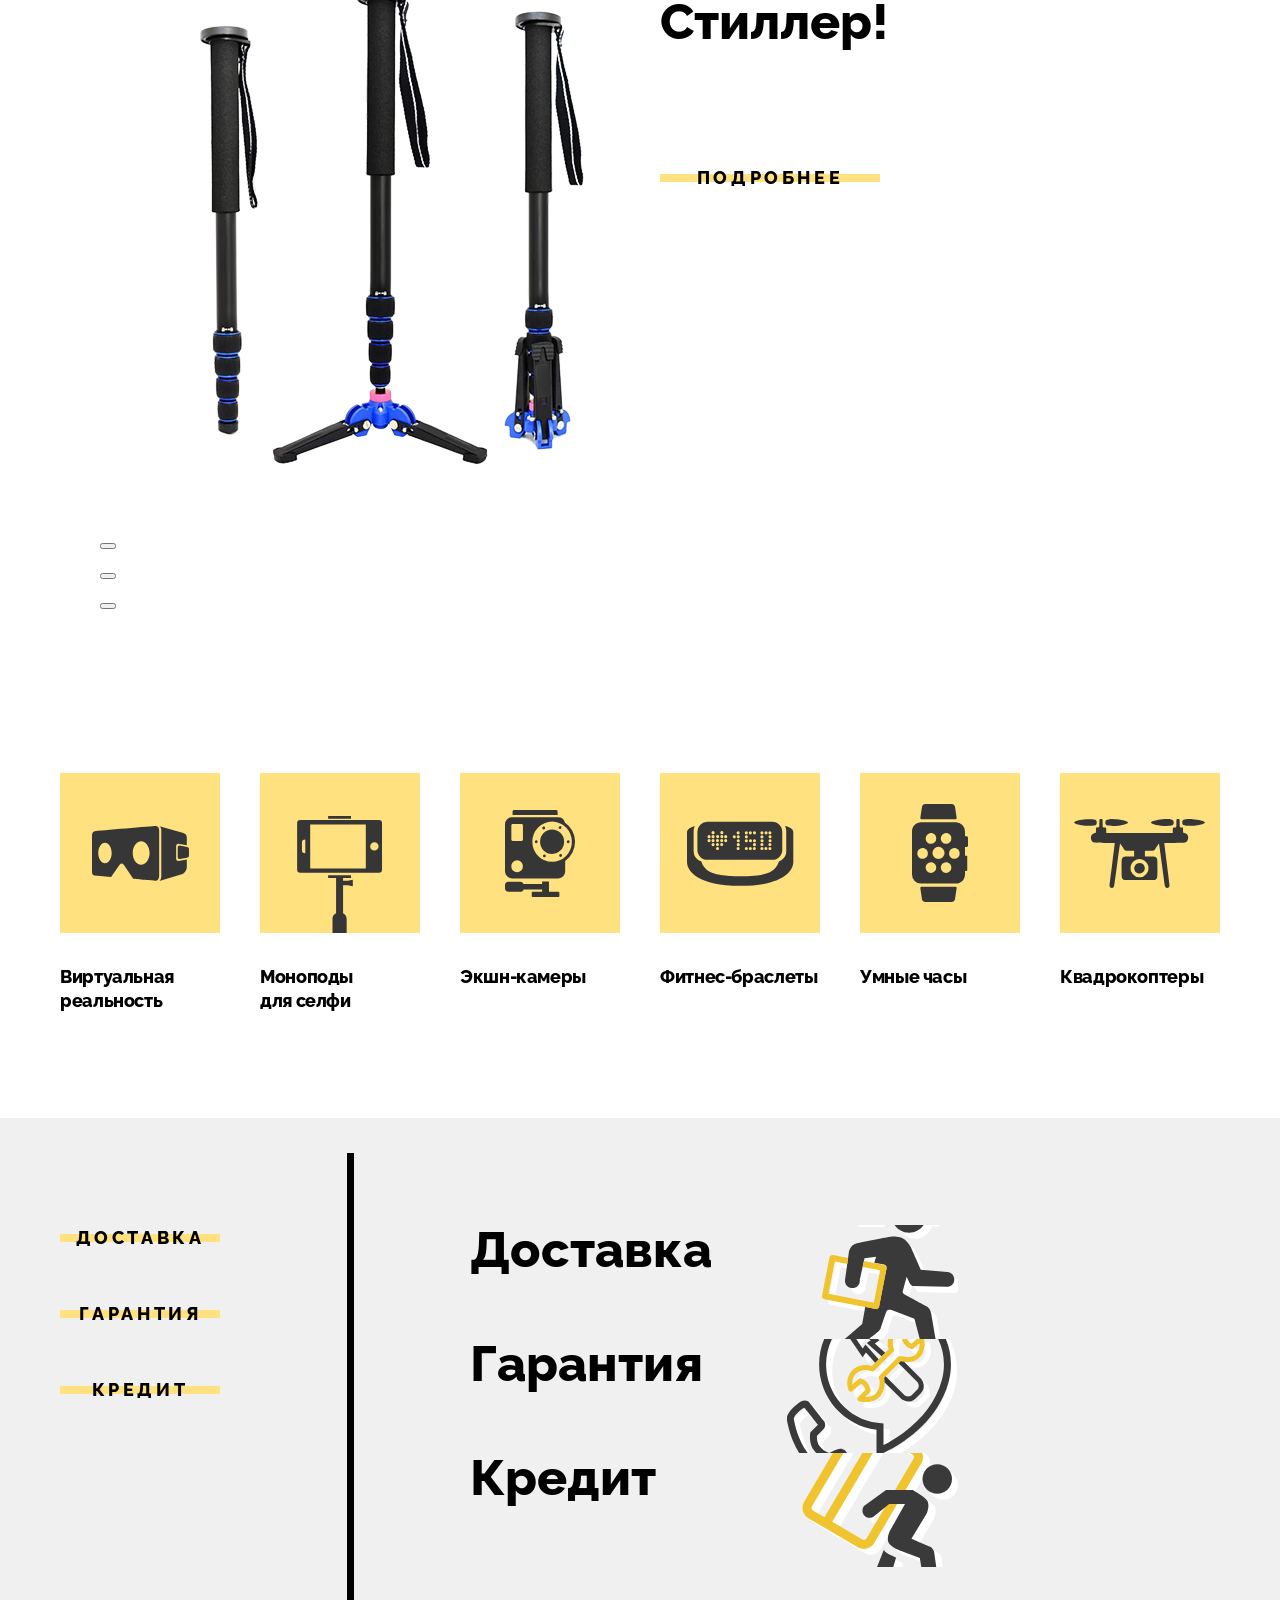
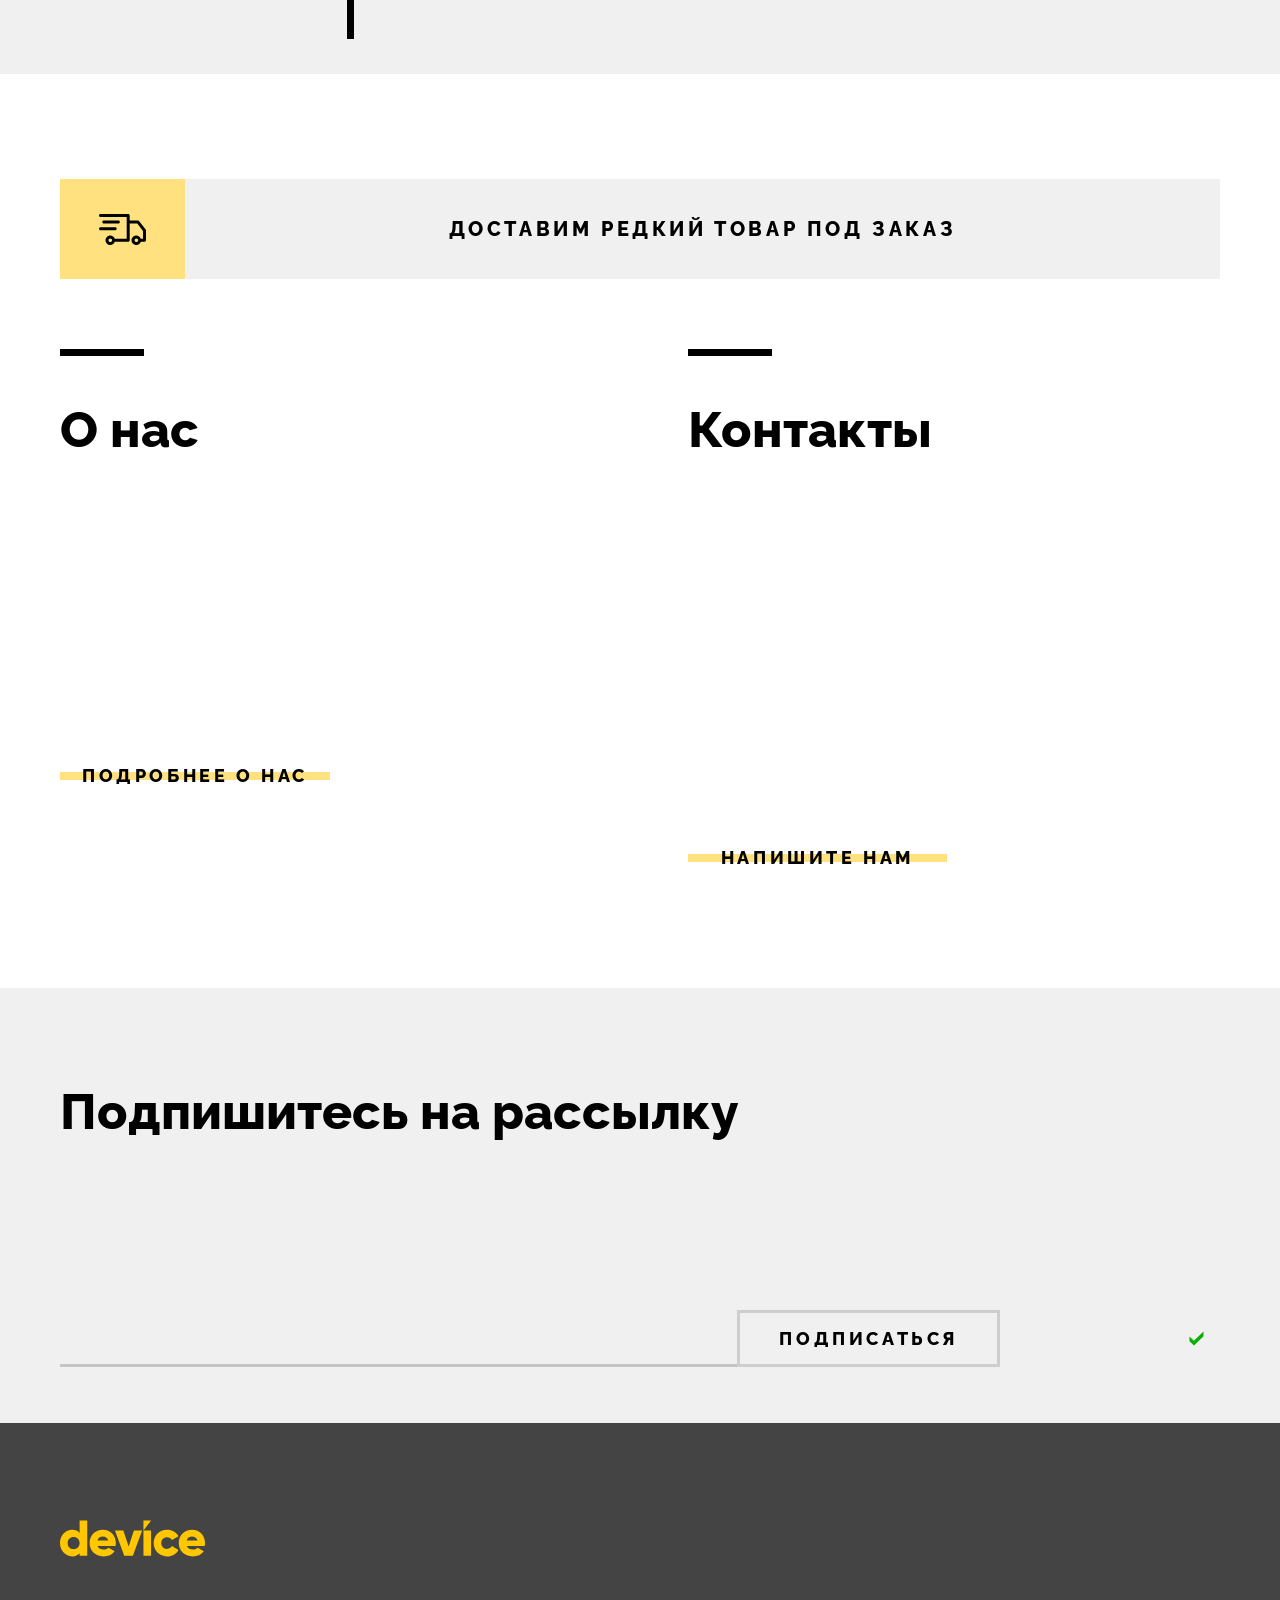
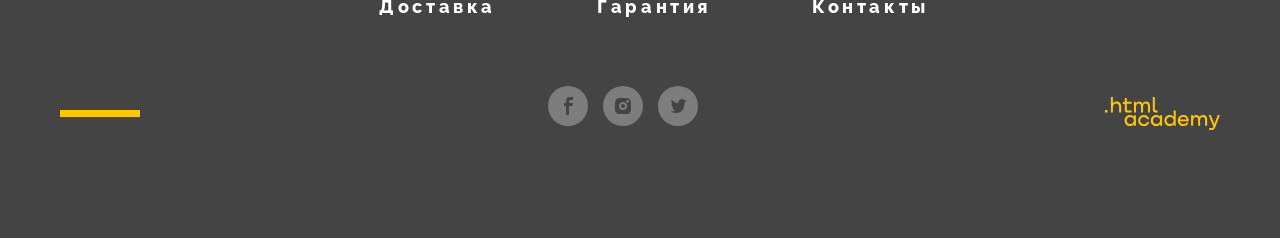
==== commit a269235e: "module7" ====
--- a/index.html
+++ b/index.html
@@ -7,144 +7,195 @@
   </head>
   <body>
     <header class="page-header">
-      <a class="logo header-logo" href="#" >
-        <img src="images/svg/logo.svg" width="145" height="36" alt="Логотип DEVICE">
-      </a>
-
-      <div class="nav-wrapper">
-        <form class="header-search-form" action="https://echo.htmlacademy.ru/" method="post">
-          <label class="search-field field">
-            <span class="visually-hidden">Поиск</span>
-            <input class="header-field-input" type="text" placeholder="Текст поиска">
-          </label>
-          <button class="search-button">Найти</button>
-        </form>
-        
-          <ul class="user-navigation-list">
-            <li class="user-navigation-item">
-              <a href="#" class="user-navigation-link">Войти</a>
-            </li>
-            <li class="user-navigation-item">
-              <a href="#" class="user-navigation-link">Сравнить</a>
-            </li>
-            <li class="user-navigation-item">
-              <span class="busket-counter">2</span>
-              <a href="#" class="user-navigation-link">Корзина</a>
+      <div class="container">
+        <a class="logo header-logo" href="#" >
+          <svg xmlns="http://www.w3.org/2000/svg" width="145" height="37" fill="none">
+            <path fill="#000" d="M27.22.39v35.3h-7.6v-2.4c-1.7 1.9-4.1 3.1-7.51 3.1C5.5 36.39 0 30.59 0 23.09c0-7.5 5.5-13.3 12.1-13.3 3.41 0 5.91 1.2 7.51 3.1V.39h7.6Zm-7.6 22.7c0-3.8-2.5-6.2-6.01-6.2-3.5 0-6 2.4-6 6.2 0 3.8 2.5 6.2 6 6.2 3.5-.1 6-2.4 6-6.2ZM43.73 29.59c2.1 0 3.8-.8 4.8-1.9l6.1 3.5c-2.5 3.4-6.2 5.2-11 5.2-8.6 0-14.01-5.8-14.01-13.3 0-7.5 5.4-13.3 13.4-13.3 7.41 0 12.82 5.7 12.82 13.3 0 1.1-.1 2.1-.3 3H37.63c1 2.6 3.3 3.5 6.1 3.5Zm4.6-9.1c-.8-2.9-3.1-4-5.4-4-2.9 0-4.8 1.4-5.5 4h10.9ZM82.16 10.49l-9.31 25.2h-8.6l-9.31-25.2h8.4l5.3 16 5.31-16h8.2ZM83.46 10.49h7.6v25.2h-7.6v-25.2ZM93.67 23.09c0-7.5 5.7-13.3 13.4-13.3 4.9 0 9.21 2.6 11.41 6.5l-6.6 3.8c-.9-1.8-2.7-2.8-4.9-2.8-3.3 0-5.71 2.4-5.71 5.8 0 3.5 2.4 5.8 5.7 5.8 2.2 0 4.1-1.1 4.9-2.8l6.61 3.8c-2.1 3.9-6.4 6.5-11.4 6.5-7.71 0-13.41-5.8-13.41-13.3ZM132.9 29.59c2.1 0 3.8-.8 4.8-1.9l6.1 3.5c-2.5 3.4-6.2 5.2-11 5.2-8.61 0-14.02-5.8-14.02-13.3 0-7.5 5.5-13.3 13.41-13.3 7.4 0 12.81 5.7 12.81 13.3 0 1.1-.1 2.1-.3 3h-17.91c1 2.6 3.3 3.5 6.1 3.5Zm4.7-9.1c-.8-2.9-3.1-4-5.4-4-2.91 0-4.81 1.4-5.51 4h10.9Z"/>
+            <path fill="#510094" d="M83.46.39v10.1l7.6-10.1h-7.6Z"/>
+          </svg>
+        </a>
+
+        <div class="nav-wrapper">
+          <form class="header-search-form" action="https://echo.htmlacademy.ru/" method="post">
+            <label class="search-field field">
+              <span class="visually-hidden">Поиск</span>
+              <input class="header-field-input" type="text" placeholder="Текст поиска">
+            </label>
+            <button class="search-button">Найти</button>
+          </form>
+
+            <ul class="user-navigation-list">
+              <li class="user-navigation-item">
+                <a href="#" class="user-navigation-link">
+                  <svg class="navigation-icon" width="15" height="12" viewBox="0 0 15 12" fill="none" xmlns="http://www.w3.org/2000/svg" aria-hidden="true" focusable="false">
+                    <g clip-path="url(#clip0_84559_894)">
+                      <path d="M1 12H14C13.8 9.4 11.9 7.2 9.3 6.5C10.3 5.9 11 4.8 11 3.5C11 1.6 9.4 0 7.5 0C5.6 0 4 1.6 4 3.5C4 4.8 4.7 5.9 5.7 6.5C3.1 7.2 1.2 9.4 1 12Z" fill="black"/>
+                    </g>
+                    <defs>
+                      <clipPath id="clip0_84559_894">
+                        <rect width="15" height="12" fill="white"/>
+                      </clipPath>
+                    </defs>
+                  </svg>
+                  Войти
+                </a>
+              </li>
+              <li class="user-navigation-item no-authorize" tabindex="-1">
+                <a href="#" class="user-navigation-link">
+                  Выйти
+                </a>
+              </li>
+              <li class="user-navigation-item">
+                <a href="#" class="user-navigation-link">
+                  <svg class="navigation-icon" width="10" height="12" viewBox="0 0 10 12" fill="none" xmlns="http://www.w3.org/2000/svg" aria-hidden="true" focusable="false">
+                    <g clip-path="url(#clip0_84559_899)">
+                      <path d="M6 0H4V12H6V0Z" fill="black"/>
+                      <path d="M2 4H0V12H2V4Z" fill="black"/>
+                      <path d="M10 3H8V12H10V3Z" fill="black"/>
+                    </g>
+                    <defs>
+                      <clipPath id="clip0_84559_899">
+                        <rect width="10" height="12" fill="white"/>
+                      </clipPath>
+                    </defs>
+                  </svg>
+                  Сравнить
+                </a>
+              </li>
+              <li class="user-navigation-item">
+                <a href="#" class="user-navigation-link">
+                  <span class="basket-counter">2</span>
+                  <svg class="navigation-icon" width="16" height="14" viewBox="0 0 16 14" fill="none" xmlns="http://www.w3.org/2000/svg">
+                    <g clip-path="url(#clip0_84559_905)">
+                      <path d="M15.3 5L11.8 5.2L8.6 0.3C8.5 0.1 8.2 0 8 0C7.8 0 7.5 0.1 7.4 0.3L4.2 5.2H0.7C0.3 5.2 0 5.5 0 5.9C0 6 0 6 0 6.1L1.9 12.9C2.1 13.6 2.6 14 3.3 14H12.7C13.4 14 13.9 13.6 14.1 12.9L16 6C16 5.9 16 5.9 16 5.8C16 5.4 15.7 5 15.3 5ZM8 1.9L10.2 5.1H5.9L8 1.9Z" fill="black"/>
+                    </g>
+                    <defs>
+                      <clipPath id="clip0_84559_905">
+                        <rect width="16" height="14" fill="white"/>
+                      </clipPath>
+                    </defs>
+                  </svg>
+                  Корзина
+                </a>
+              </li>
+            </ul>
+        </div>
+        <nav>
+          <ul class="site-menu">
+            <li class="site-menu-item">
+              <a href="catalog.html" class="site-menu-link">Каталог товаров</a>
+              <button class="site-menu-catalog-button"></button>
+            </li>
+            <li class="site-menu-item">
+              <a href="delivery.html" class="site-menu-link site-menu-link-active">Доставка</a>
+            </li>
+            <li class="site-menu-item">
+              <a href="guarantee.html" class="site-menu-link">Гарантия</a>
+            </li>
+            <li class="site-menu-item">
+              <a href="contacts.html" class="site-menu-link">Контакты</a>
             </li>
           </ul>
+        </nav>
       </div>
-      <nav>
-        <ul class="site-menu">
-          <li class="site-menu-item">
-            <a href="catalog.html" class="site-menu-link">Каталог товаров</a>
-          </li>
-          <li class="site-menu-item">
-            <a href="delivery.html" class="site-menu-link">Доставка</a>
-          </li>
-          <li class="site-menu-item">
-            <a href="guarantee.html" class="site-menu-link">Гарантия</a>
-          </li>
-          <li class="site-menu-item">
-            <a href="contacts.html" class="site-menu-link">Контакты</a>
-          </li>
-        </ul>
-      </nav>
     </header>
 
     <main class="page-main">
       <h1 class="visually-hidden">Магазин электротоваров DEVICE</h1>
 
       <section class="promo">
-        <h2 class="visually-hidden">Промо-товары</h2>
-        <button class="slider-button slider-prev" type="button">
-          <span class="visually-hidden">Предыдущее фото</span>
-        </button>
-        <button class="slider-button slider-next" type="button">
-          <span class="visually-hidden">Следующее фото</span>
-        </button>
-
-        <ol class="slider">
-          <li class="slider-item slider-item-active">
-            <h3 class="visually-hidden">Квадракоптер</h3>
-            <img class="slider-image" src="images/slider-1.png" width="560" height="560" alt="Квадракоптер">
-            <div class="slider-description-wrapper">
-              <p class="section-title">Порхает как бабочка, жалит как пчела!</p>
-              <p class="section-description">Этот обычный, на первый взгляд, квадрокоптер оснащен мощным лазером, замаскированным под стандартную камеру.</p>
-              <button class="button">Подробнее</button>
-              <div class="feature">
-                <div class="feature-item">
-                  <b>800 м</b>
-                  Дальность полета
-                </div>
-                <div class="feature-item">
-                  <b>50 м</b>
-                  Радиус поражения
-                </div>
-              </div>
-            </div>
-          </li>
-          <li class="slider-item">
-            <h3 class="visually-hidden">Фитнесбраслет</h3>
-            <img class="slider-image" src="images/slider-2.png" width="560" height="560" alt="Фитнесбраслет" >
-            <div class="slider-description-wrapper">
-              <p class="section-title">Худеем правильно!</p>
-              <p class="section-description">Мотивирующие фитнес-браслеты помогут найти в себе силы не пропускать занятия и соблюдать диету.</p>
-              <button class="button">Подробнее</button>
-              <div class="feature">
-                <div class="feature-item">
-                  <b>48 часов</b>
-                  Без подзарядки
-                </div>
-              </div>
-            </div>
-          </li>
-          <li class="slider-item">
-            <h3 class="visually-hidden">Селфипалка</h3>
-            <img class="slider-image" src="images/slider-3.png" width="560" height="560" alt="Селфипалка" />
-            <div class="slider-description-wrapper">
-              <p class="section-title">Делай селфи, как Бен Стиллер!</p>
-              <p class="section-description">Самая длинная палка для селфи доступна в нашем магазине. Восемь (Восемь, Карл!) метров длиной и весом всего 5 кг.</p>
-              <button class="button">Подробнее</button>
-              <div class="feature">
-                <div class="feature-item">
-                  <b>8,5 м</b>
-                  Длина палки
-                </div>
-                <div class="feature-item">
-                  <b>5 кг</b>
-                  Вес палки
-                </div>
-                <div class="feature-item">
-                  <b>Карбон</b>
-                  Материал
-                </div>
-              </div>
-            </div>
-          </li>
-        </ol>
-
-        <ol class="slider-pagination">
-          <li class="slider-pagination-item">
-            <button class="slider-pagination-button slider-pagination-button-current" type="button">
-              <span class="visually-hidden">1 промо товар</span>
-            </button>
-          </li>
-          <li class="slider-pagination-item">
-            <button class="slider-pagination-button" type="button">
-              <span class="visually-hidden">2 промо товар</span>
-            </button>
-          </li>
-          <li class="slider-pagination-item">
-            <button class="slider-pagination-button" type="button">
-              <span class="visually-hidden">3 промо фото</span>
-            </button>
-          </li>
-        </ol>
-        
+        <div class="container">
+          <h2 class="visually-hidden">Промо-товары</h2>
+          <button class="slider-button slider-prev" type="button">
+            <span class="visually-hidden">Предыдущее фото</span>
+          </button>
+          <button class="slider-button slider-next" type="button">
+            <span class="visually-hidden">Следующее фото</span>
+          </button>
+
+          <ol class="slider">
+            <li class="slider-item slider-item-active">
+              <h3 class="visually-hidden">Квадракоптер</h3>
+              <img class="slider-image" src="images/slider-1.png" width="560" height="560" alt="Квадракоптер">
+              <div class="slider-description-wrapper">
+                <p class="section-title">Порхает как бабочка, жалит как пчела!</p>
+                <p class="section-description">Этот обычный, на первый взгляд, квадрокоптер оснащен мощным лазером, замаскированным под стандартную камеру.</p>
+                <button class="button promo-button">Подробнее</button>
+                <div class="feature">
+                  <div class="feature-item">
+                    <b>800 м</b>
+                    Дальность полета
+                  </div>
+                  <div class="feature-item">
+                    <b>50 м</b>
+                    Радиус поражения
+                  </div>
+                </div>
+              </div>
+            </li>
+            <li class="slider-item">
+              <h3 class="visually-hidden">Фитнесбраслет</h3>
+              <img class="slider-image" src="images/slider-2.png" width="560" height="560" alt="Фитнесбраслет" >
+              <div class="slider-description-wrapper">
+                <p class="section-title">Худеем правильно!</p>
+                <p class="section-description">Мотивирующие фитнес-браслеты помогут найти в себе силы не пропускать занятия и соблюдать диету.</p>
+                <button class="button promo-button">Подробнее</button>
+                <div class="feature">
+                  <div class="feature-item">
+                    <b>48 часов</b>
+                    Без подзарядки
+                  </div>
+                </div>
+              </div>
+            </li>
+            <li class="slider-item">
+              <h3 class="visually-hidden">Селфипалка</h3>
+              <img class="slider-image" src="images/slider-3.png" width="560" height="560" alt="Селфипалка" />
+              <div class="slider-description-wrapper">
+                <p class="section-title">Делай селфи, как Бен Стиллер!</p>
+                <p class="section-description">Самая длинная палка для селфи доступна в нашем магазине. Восемь (Восемь, Карл!) метров длиной и весом всего 5 кг.</p>
+                <button class="button promo-button">Подробнее</button>
+                <div class="feature">
+                  <div class="feature-item">
+                    <b>8,5 м</b>
+                    Длина палки
+                  </div>
+                  <div class="feature-item">
+                    <b>5 кг</b>
+                    Вес палки
+                  </div>
+                  <div class="feature-item">
+                    <b>Карбон</b>
+                    Материал
+                  </div>
+                </div>
+              </div>
+            </li>
+          </ol>
+
+          <ol class="slider-pagination">
+            <li class="slider-pagination-item">
+              <button class="slider-pagination-button slider-pagination-button-current" type="button">
+                <span class="visually-hidden">1 промо товар</span>
+              </button>
+            </li>
+            <li class="slider-pagination-item">
+              <button class="slider-pagination-button" type="button">
+                <span class="visually-hidden">2 промо товар</span>
+              </button>
+            </li>
+            <li class="slider-pagination-item">
+              <button class="slider-pagination-button" type="button">
+                <span class="visually-hidden">3 промо фото</span>
+              </button>
+            </li>
+          </ol>
+        </div>
       </section>
 
       <section class="catalog">
-        <h2 class="visually-hidden">Каталог</h2>
+        <div class="container">
+          <h2 class="visually-hidden">Каталог</h2>
 
           <ul class="products-list">
             <li class="products-item">
@@ -160,7 +211,7 @@
                 <div class="products-img-wrapper product-monopod">
                   <img class="products-img" src="images/svg/camera.svg" width="86" height="117"  alt="Монопод">
                 </div>
-                <h3 class="products-title">Моноподы для селфи</h3>
+                <h3 class="products-title">Моноподы<br />для селфи</h3>
               </a>
             </li>
             <li class="products-item">
@@ -196,91 +247,105 @@
               </a>
             </li>
           </ul>
-      
+        </div>
       </section>
 
       <section class="advantages">
-        <h2 class="visually-hidden">Преимущества</h2>
-
-        <div class="advantages-wrapper">
-          <ul class="advantages-tubs">
-            <li class="advantages-item advantages-item-active"><button class="button tubs-button">Доставка</button></li>
-            <li class="advantages-item"><button class="button tubs-button">Гарантия</button></li>
-            <li class="advantages-item"><button class="button tubs-button">Кредит</button></li>
-          </ul>
-
-          <div class="advantages-cards">
-            <div class="advantages-card advantages-card-active">
-              <h3 class="section-title">Доставка</h3>
-              <p class="section-description">Мы с удовольствием доставим ваш товар прямо к вашему подъезду совершенно бесплатно! Ведь мы неплохо заработаем, поднимая его на ваш этаж.</p>
-            </div>
-            <div class="advantages-card">
-              <h3 class="section-title">Гарантия</h3>
-              <p class="section-description">Если из-за возгорания купленного у нас товара у вас сгорит дом — не переживайте, мы выдадим вам новый. Товар, не дом, конечно же.</p>
-            </div>
-            <div class="advantages-card">
-              <h3 class="section-title">Кредит</h3>
-              <p class="section-description">Залезть в долговую яму стало проще! Кредитные консультанты подберут для вас наиболее выгодные условия кредита. Выгодные для банка, разумеется.</p>
+        <div class="container">
+          <h2 class="visually-hidden">Преимущества</h2>
+
+          <div class="advantages-wrapper">
+            <ul class="advantages-tubs">
+              <li class="advantages-item advantages-item-active"><button class="button tubs-button">Доставка</button></li>
+              <li class="advantages-item"><button class="button tubs-button">Гарантия</button></li>
+              <li class="advantages-item"><button class="button tubs-button">Кредит</button></li>
+            </ul>
+
+            <div class="advantages-cards">
+              <div class="advantages-card advantages-card-active">
+                <h3 class="section-title">Доставка</h3>
+                <p class="section-description">Мы с удовольствием доставим ваш товар прямо к вашему подъезду совершенно бесплатно! Ведь мы неплохо заработаем, поднимая его на ваш этаж.</p>
+              </div>
+              <div class="advantages-card">
+                <h3 class="section-title">Гарантия</h3>
+                <p class="section-description">Если из-за возгорания купленного у нас товара у вас сгорит дом — не переживайте, мы выдадим вам новый. Товар, не дом, конечно же.</p>
+              </div>
+              <div class="advantages-card">
+                <h3 class="section-title">Кредит</h3>
+                <p class="section-description">Залезть в долговую яму стало проще! Кредитные консультанты подберут для вас наиболее выгодные условия кредита. Выгодные для банка, разумеется.</p>
+              </div>
             </div>
           </div>
         </div>
       </section>
 
       <section class="contacts">
-        <h2 class="visually-hidden">Контакты</h2>
-        <button class="delivery-info-button" type="button">Доставим редкий товар под заказ</button>
-
-        <div class="contacts-wrapper">
-          <div class="about-info">
-            <h3 class="section-title">О нас</h3>
-            <p class="section-description">Огромный выбор гаджетов не оставит равнодушным гика, который есть в каждом из нас.</p>
-            <p class="section-description">Мы можем доставить ваш товар в самые отдалённые уголки России транспортными компаниями:</p>
-            <ul class="delivery-list">
-              <li class="delivery-item">Меловые линии</li>
-              <li class="delivery-item">СДИК</li>
-              <li class="delivery-item">ТоксБерри</li>
-            </ul>
-            <a href="about.html" class="button contacts-button">Подробнее о нас</a>
+        <div class="container">
+          <h2 class="visually-hidden">Контакты</h2>
+          <div class="delivery-wrapper">
+            <span class="contacts-delivery"></span>
+            <button class="delivery-info-button" type="button">Доставим редкий товар под заказ</button>
           </div>
-          
-          <div class="contacts-info">
-            <h3 class="section-title">Контакты</h3>
-            <p class="section-description">Вы можете забрать товар сами, заехав в наш офис. Заодно сможете проверить работоспособность покупки.</p>
-            <h4 class="contacts-subtitle">Интернет-магазин «Девайс»</h4>
-            <address class="section-description">
-              <p class="contacts-address-text">Санкт-Петербург, набережная реки Карповки, 5, литера П.</p>
-              <a class="contacts-phone" href="tel:88128121212">+7 (812) 812-12-12</a>
-            </address>
-            <h4 class="contacts-subtitle">Время работы</h4>
-            <ul class="contacts-schedule">
-              <li class="contacts-schedule-item">пн—пт: с 10:00 до 22:00</li>
-              <li class="contacts-schedule-item">сб—вс: с 10:00 до 19:00</li>
-            </ul>
-            <a href="email.html" class="button contacts-button">Напишите нам</a>
+
+          <div class="contacts-wrapper">
+            <div class="about-info info">
+              <h3 class="section-title">О нас</h3>
+              <p class="section-description">Огромный выбор гаджетов не оставит равнодушным гика, который есть в каждом из нас.</p>
+              <p class="section-description">Мы можем доставить ваш товар в самые отдалённые уголки России транспортными компаниями:</p>
+              <ul class="delivery-list">
+                <li class="delivery-item">Меловые линии</li>
+                <li class="delivery-item">СДИК</li>
+                <li class="delivery-item">ТоксБерри</li>
+              </ul>
+              <a href="about.html" class="button contacts-button">Подробнее о нас</a>
+            </div>
+
+            <div class="contacts-info info">
+              <h3 class="section-title">Контакты</h3>
+              <p class="section-description">Вы можете забрать товар сами, заехав в наш офис. Заодно сможете проверить работоспособность покупки.</p>
+              <h4 class="contacts-subtitle">Интернет-магазин «Девайс»</h4>
+              <address class="section-description">
+                <p class="contacts-address-text">Санкт-Петербург, набережная реки Карповки, 5, литера П.</p>
+                <a class="contacts-phone" href="tel:88128121212">+7 (812) 812-12-12</a>
+              </address>
+              <h4 class="contacts-subtitle">Время работы</h4>
+              <ul class="contacts-schedule">
+                <li class="contacts-schedule-item">пн—пт: с 10:00 до 22:00</li>
+                <li class="contacts-schedule-item">сб—вс: с 10:00 до 19:00</li>
+              </ul>
+              <a href="email.html" class="button contacts-button">Напишите нам</a>
+            </div>
           </div>
         </div>
       </section>
 
       <section class="subscribe">
         <div class="container">
-          <h2 class="section-title">Подпишитесь на рассылку</h2>
-
-          <p class="subscribe-text">Еженедельный дайджест с обзорами новинок, длительными тест-драйвами, распаковками, а также акции, спецпредложения и вот это вот всё.</p>
-          <form class="subscribe-form" action="https://echo.htmlacademy.ru/" method="post">
-            <label class="visually-hidden">
-              <span class=>Введите e-mail</span>
-              <input class="subscribe-input" type="email" name="email" placeholder="Ваш e-mail">
-            </label>
-            <button class="button subscribe-button" type="submit">Подписаться</button>
-          </form>
-          <p class="subscripe-hint">Это бесплатно</p>
+          <div class="info-wrapper">
+            <h2 class="section-title">Подпишитесь на рассылку</h2>
+
+            <p class="subscribe-text">Еженедельный дайджест с обзорами новинок, длительными тест-драйвами, распаковками, а также акции, спецпредложения и вот это вот всё.</p>
+          </div>
+          <div class="form-wrapper">
+            <form class="subscribe-form" action="https://echo.htmlacademy.ru/" method="post">
+              <label class="subscribe-label">
+                <input class="subscribe-input" type="email" name="email" placeholder="Введите e-mail">
+              </label>
+              <button class="button subscribe-button" type="submit">Подписаться</button>
+            </form>
+            <p class="subscribe-hint">Это бесплатно</p>
+          </div>
         </div>
       </section>
     </main>
 
     <footer class="page-footer">
-        <a href="#" class="logo footer-logo"></a>
-          <img src="images/svg/logo.svg" width="145" height="36" alt="Логотип DEVICE">
+      <div class="container">
+        <a href="#" class="logo footer-logo">
+          <svg xmlns="http://www.w3.org/2000/svg" width="145" height="37" fill="#ffc700">
+            <path d="M27.22.39v35.3h-7.6v-2.4c-1.7 1.9-4.1 3.1-7.51 3.1C5.5 36.39 0 30.59 0 23.09c0-7.5 5.5-13.3 12.1-13.3 3.41 0 5.91 1.2 7.51 3.1V.39h7.6Zm-7.6 22.7c0-3.8-2.5-6.2-6.01-6.2-3.5 0-6 2.4-6 6.2 0 3.8 2.5 6.2 6 6.2 3.5-.1 6-2.4 6-6.2ZM43.73 29.59c2.1 0 3.8-.8 4.8-1.9l6.1 3.5c-2.5 3.4-6.2 5.2-11 5.2-8.6 0-14.01-5.8-14.01-13.3 0-7.5 5.4-13.3 13.4-13.3 7.41 0 12.82 5.7 12.82 13.3 0 1.1-.1 2.1-.3 3H37.63c1 2.6 3.3 3.5 6.1 3.5Zm4.6-9.1c-.8-2.9-3.1-4-5.4-4-2.9 0-4.8 1.4-5.5 4h10.9ZM82.16 10.49l-9.31 25.2h-8.6l-9.31-25.2h8.4l5.3 16 5.31-16h8.2ZM83.46 10.49h7.6v25.2h-7.6v-25.2ZM93.67 23.09c0-7.5 5.7-13.3 13.4-13.3 4.9 0 9.21 2.6 11.41 6.5l-6.6 3.8c-.9-1.8-2.7-2.8-4.9-2.8-3.3 0-5.71 2.4-5.71 5.8 0 3.5 2.4 5.8 5.7 5.8 2.2 0 4.1-1.1 4.9-2.8l6.61 3.8c-2.1 3.9-6.4 6.5-11.4 6.5-7.71 0-13.41-5.8-13.41-13.3ZM132.9 29.59c2.1 0 3.8-.8 4.8-1.9l6.1 3.5c-2.5 3.4-6.2 5.2-11 5.2-8.61 0-14.02-5.8-14.02-13.3 0-7.5 5.5-13.3 13.41-13.3 7.4 0 12.81 5.7 12.81 13.3 0 1.1-.1 2.1-.3 3h-17.91c1 2.6 3.3 3.5 6.1 3.5Zm4.7-9.1c-.8-2.9-3.1-4-5.4-4-2.91 0-4.81 1.4-5.51 4h10.9Z"/>
+            <path d="M83.46.39v10.1l7.6-10.1h-7.6Z"/>
+          </svg>
         </a>
 
         <div class="footer-content">
@@ -290,43 +355,60 @@
 
           <ul class="footer-menu"></ul>
             <li class="footer-menu-item">
-              <a class="footer-menu-link" href="delivery.html">Доставка</a>
+              <a class="footer-menu-link footer-menu-link-active" href="delivery.html">Доставка</a>
             </li>
             <li class="footer-menu-item">
               <a class="footer-menu-link" href="guarantee.html">Гарантия</a>
             </li>
-            <li class="footer-menu-item"></li>
+            <li class="footer-menu-item">
               <a class="footer-menu-link" href="contacts.html">Контакты</a>
             </li>
           </ul>
 
-          <address class="contacts-address">
+          <address class="contacts-tel">
             <a class="contacts-phone" href="tel:88128121212">Тел.: +7 (812) 812-12-12</a>
           </address>
         </div>
-        
+
         <div class="footer-social">
+          <div class="line"></div>
           <ul class="page-footer-social social">
             <li class="social-item">
               <a class="social-link" href="https://www.facebook.com/htmlacademy">
+                <svg width="40" height="40" viewBox="0 0 40 40" fill="none" xmlns="http://www.w3.org/2000/svg">
+                  <circle cx="20" cy="20" r="20" fill="white" fill-opacity="0.3"/>
+                  <path d="M22.5 14H25V11H21.6C18.8 11 18 12.7 18 15.2V17H16V20H18V29H21V20H24.3L24.9 17H21V15.5C21 14.7 21.3 14 22.5 14Z" fill="#444444"/>
+                </svg>
                 <span class="visually-hidden">Фэйсбук</span>
               </a>
             </li>
             <li class="social-item">
               <a class="social-link" href="https://www.instagram.com/htmlacademy/">
+                <svg width="40" height="40" viewBox="0 0 40 40" fill="none" xmlns="http://www.w3.org/2000/svg">
+                  <circle cx="20" cy="20" r="20" fill="white" fill-opacity="0.3"/>
+                  <path d="M20 22C21.1046 22 22 21.1046 22 20C22 18.8954 21.1046 18 20 18C18.8954 18 18 18.8954 18 20C18 21.1046 18.8954 22 20 22Z" fill="#444444"/>
+                  <path d="M26.7 13.3C25.8 12.4 24.7 12 23.3 12H16.7C13.9 12 12 13.9 12 16.7V23.3C12 24.7 12.4 25.9 13.4 26.7C14.3 27.6 15.4 28 16.7 28H23.3C24.7 28 25.9 27.6 26.7 26.7C27.5 25.8 28 24.7 28 23.3V16.7C28 15.3 27.6 14.1 26.7 13.3ZM20 24.1C17.8 24.1 15.9 22.3 15.9 20C15.9 17.7 17.8 15.9 20 15.9C22.2 15.9 24.1 17.7 24.1 20C24.1 22.3 22.2 24.1 20 24.1ZM24.6 16.7C23.9 16.7 23.3 16.2 23.3 15.4C23.3 14.6 23.8 14.1 24.6 14.1C25.3 14.1 25.9 14.7 25.9 15.4C25.9 16.1 25.3 16.7 24.6 16.7Z" fill="#444444"/>
+                </svg>
                 <span class="visually-hidden">Инстаграмм</span>
               </a>
             </li>
-            <li class="social-item"></li>
+            <li class="social-item">
               <a class="social-link" href="https://twitter.com/htmlacademy_ru">
+                <svg width="40" height="40" viewBox="0 0 40 40" fill="none" xmlns="http://www.w3.org/2000/svg">
+                  <circle cx="20" cy="20" r="20" fill="white" fill-opacity="0.3"/>
+                  <path d="M22.7 13.1551C24.2 12.6551 25.3 13.4551 25.9 14.2551C26.4 14.0551 27 13.8551 27.6 13.6551C27.6 14.4551 27.1 15.0551 26.8 15.2551C27.5 15.4551 28 14.8551 28 14.8551C27.9 15.7551 27.1 16.5551 26.6 16.7551C26.4 23.0551 23.8 27.1551 17.7 27.0551C17.2 27.0551 17.8 27.0551 17.3 27.0551C17 27.0551 13.6 26.6551 13 25.2551C15 25.4551 16.4 24.8551 17.1 24.1551C16.3 23.8551 14.7 23.7551 14.5 21.3551C14.8 21.5551 15 21.6551 15.6 21.5551C14.5 20.7551 13.3 20.0551 13.4 18.0551C13.7 18.3551 14.3 18.5551 14.6 18.4551C14 18.2551 12.8 15.3551 13.8 13.8551C15.4 15.5551 17.1 17.2551 20.1 17.3551C20.3 15.2551 21.1 13.8551 22.7 13.1551Z" fill="#444444"/>
+                </svg>
                 <span class="visually-hidden">Твиттер</span>
               </a>
             </li>
           </ul>
           <a class="footer-developer" href="https://htmlacademy.ru/">
-            <img src="images/svg/html-academy.svg" width="115" height="33" alt="Разработано HTML Academy">
+            <svg xmlns="http://www.w3.org/2000/svg" width="115" height="33" fill="#FFC700">
+              <path d="M0 12.9v2.6h2.5v-2.6H0ZM11.6 4.5c-1.6 0-2.8.7-3.6 1.7h-.1V0h-2v15.5h2v-5.3c0-2.1 1.3-3.6 3.3-3.6 1.8 0 2.9 1.4 2.9 3.2v5.7h2V9.4c.1-3-1.8-4.9-4.5-4.9ZM26.6 4.8h-4.8V1.1h-2v3.8h-1.9v2h1.9v6c0 1.7 1 2.7 2.7 2.7h4.1v-2h-3.7c-.7 0-1.1-.4-1.1-1.1V6.8h4.8v-2ZM41.1 4.6c-1.6 0-2.9.8-3.5 2.1h-.1c-.6-1.2-1.8-2.1-3.4-2.1-1.4 0-2.5.8-3.1 1.8h-.1V4.8H29v10.6h2V10c0-2 1-3.5 2.6-3.5 1.5 0 2.4 1 2.4 2.6v6.3h2V9.8c0-2.4 1.4-3.3 2.6-3.3 1.5 0 2.4 1 2.4 2.6v6.3h2V8.9c.1-2.5-1.4-4.3-3.9-4.3ZM47.8 12.7c0 1.7 1 2.7 2.8 2.7h2v-2h-1.7c-.7 0-1.1-.4-1.1-1.1V0h-2v12.7ZM28.9 19.7c-.9-1.1-2.2-1.8-3.9-1.8-3.1 0-5.4 2.3-5.4 5.6s2.3 5.6 5.4 5.6c1.8 0 3-.8 3.8-1.9h.1v1.6h2V18.2h-2v1.5Zm-3.6 7.4c-2.2 0-3.6-1.6-3.6-3.6s1.4-3.6 3.6-3.6 3.6 1.6 3.6 3.6c0 1.9-1.4 3.6-3.6 3.6ZM44.2 22c-.5-2.4-2.6-4.1-5.4-4.1a5.4 5.4 0 0 0-5.6 5.6c0 3.1 2.2 5.6 5.6 5.6 2.8 0 4.9-1.8 5.4-4.2h-2.1a3.4 3.4 0 0 1-3.3 2.3c-2.2 0-3.6-1.6-3.6-3.6s1.4-3.6 3.6-3.6c1.6 0 2.8 1 3.3 2.2h2.1V22ZM55.1 19.7c-.9-1.1-2.2-1.8-3.9-1.8-3.1 0-5.4 2.3-5.4 5.6s2.3 5.6 5.4 5.6c1.8 0 3-.8 3.8-1.9h.1v1.6h2V18.2h-2v1.5Zm-3.6 7.4c-2.2 0-3.6-1.6-3.6-3.6s1.4-3.6 3.6-3.6 3.6 1.6 3.6 3.6c0 1.9-1.5 3.6-3.6 3.6ZM68.7 19.8c-.9-1.1-2.2-1.9-3.9-1.9-3.1 0-5.4 2.3-5.4 5.6s2.2 5.6 5.4 5.6c1.7 0 3-.8 3.8-1.8h.1v1.5h2V13.4h-2v6.4Zm-3.6 7.3c-2.2 0-3.6-1.6-3.6-3.6s1.4-3.6 3.6-3.6 3.6 1.6 3.6 3.6c-.1 2-1.5 3.6-3.6 3.6ZM78.3 17.9c-3.3 0-5.5 2.5-5.5 5.6 0 3 2.1 5.6 5.5 5.6 2.5 0 4.5-1.3 5.2-3.6h-2.1c-.5 1-1.6 1.6-3 1.6-1.9 0-3.3-1.3-3.4-2.9h8.8c.2-3.6-2-6.3-5.5-6.3Zm0 1.9c1.7 0 3 1 3.3 2.6h-6.5c.3-1.5 1.5-2.6 3.2-2.6ZM98.2 17.9c-1.6 0-2.9.8-3.6 2h-.1c-.6-1.2-1.8-2-3.4-2-1.4 0-2.5.7-3.1 1.8v-1.5h-1.9v10.6h2v-5.4c0-2 1-3.4 2.6-3.5 1.5 0 2.4 1 2.4 2.6v6.3h2v-5.6c0-2.4 1.4-3.3 2.6-3.3 1.5 0 2.4 1 2.4 2.6v6.3h2v-6.5c.1-2.6-1.4-4.4-3.9-4.4ZM109.4 27l-3.6-8.9h-2.2l4.8 11.6c-.3.9-.7 1.2-1.7 1.2h-2.5v2h2.5c1.8 0 2.8-.8 3.5-2.6l4.7-12.2h-2.1l-3.4 8.9Z"/>
+            </svg>
           </a>
         </div>
+      </div>
     </footer>
   </body>
 </html>
--- a/styles/styles.css
+++ b/styles/styles.css
@@ -1,5 +1,5 @@
 @font-face {
-  font-family: "Rubic";
+  font-family: "Rubik";
   font-style: normal;
   font-weight: 400;
   src: url(/fonts/rubik/rubik-400.woff2) format("woff2");
@@ -7,7 +7,7 @@
 }
 
 @font-face {
-  font-family: "Rubic";
+  font-family: "Rubik";
   font-style: normal;
   font-weight: 700;
   src: url(/fonts/rubik/rubik-700.woff2) format("woff2");
@@ -31,15 +31,14 @@
 body {
   margin: 0 auto;
   padding-top: 40px;
-  width: 1160px;
   display: flex;
   flex-direction: column;
   min-height: 100%;
-  font-family: "Rubic", sans-serif;
+  font-family: "Rubik", sans-serif;
   font-size: 18px;
   line-height: 30px;
   color: #444444;
-  background-color: #f0f0f0;
+  background-color: #ffffff;
 }
 
 .visually-hidden {
@@ -58,43 +57,145 @@
 }
 
 .button {
-  color: #000000;
-  background-color: #FFE17F;
-
+  box-sizing: border-box;
+  color: #000000;
+  background: linear-gradient(#FFE17F, #FFE17F) center/100% 8px no-repeat;
+  padding: 10px 0;
   font-family: "Raleway", sans-serif;
   font-size: 18px;
   letter-spacing: 3.6px;
   text-transform: uppercase;
   text-decoration: none;
+
+  border: none;
+  outline: none;
+  border-color: unset;
+  cursor: pointer;
+}
+
+.button:focus {
+  outline: #af4fff solid 2px;
+}
+
+.button:active {
+  background: #ffcc33;
+  outline: none;
+}
+
+.button:hover {
+  background: #FFE17F;
+}
+
+.button:disabled {
+  background: linear-gradient(#FFE17F, #FFE17F) center/100% 8px no-repeat;
+  opacity: 0.3;
+  outline: none;
 }
 
 /* Header */
 
 .page-header {
-  padding: 43px 60px 23px;
+  position: relative;
+  padding: 0 60px;
+}
+
+.page-header .container {
   background-color: #FFE17F;
+  padding: 44px 60px 136px;
+}
+
+.catalog-header .container {
+  padding-bottom: 23px;
+}
+
+.logo {
+  line-height: 0;
+}
+
+.logo:focus {
+  outline: #af4fff solid 2px;
+}
+
+.logo:active {
+  opacity: 0.3;
+}
+
+.logo:hover {
+  opacity: 0.6;
+  outline: none;
+}
+
+.header-logo {
+  position: absolute;
+  top: -23px;
 }
 
 .nav-wrapper {
   width: 100%;
   display: flex;
   margin-bottom: 30px;
+  align-items: center;
 }
 
 .header-search-form {
   margin-right: 27px;
   width: 517px;
+  border: #000000 solid 2px;
+  border-radius: 50px;
+  display: flex;
 }
 
 .search-button {
+  padding: 10px 55px;
+  font-family: "Rubik", sans-serif;
   font-size: 16px;
   line-height: 20px;
-}
-
+  border: none;
+  background-color: #FFE17F;
+  border-left: #000000 solid 2px;
+  border-radius: 0 50px 50px 0;
+  color: #000000;
+}
+
+.search-button:focus {
+  outline: #af4fff solid 2px;
+  outline-offset: 2px;
+}
+
+.search-button:hover {
+  background-color: #000000;
+  color: #ffffff;
+}
+
+.search-button:active {
+  background-color: #000000;
+  color: rgba(255, 255, 255, 0.3);
+}
+
+.search-button:disabled {
+  opacity: 0.3;
+}
+
+.search-field {
+  flex-grow: 1;
+}
 
 .header-field-input {
+  padding-left: 16px;
+  padding-top: 10px;
+  padding-bottom: 10px;
   font-size: 16px;
   line-height: 20px;
+  border: none;
+  background-color: #FFE17F;
+  border-radius: 50% 0 0 50%;
+}
+
+.header-field-input::placeholder {
+  font-family: "Rubik", sans-serif;
+  color: #000000;
+  font-size: 16px;
+  line-height: 20px;
 }
 
 .user-navigation-list,
@@ -102,51 +203,170 @@
   display: flex;
   flex-wrap: wrap;
   justify-content: space-between;
+  align-items: center;
   flex-grow: 1;
   margin: 0;
   padding: 0;
   list-style-type: none;
-}
-
-.user-navigation-item:first-child {
-  margin-right: 176px;
 }
 
 .user-navigation-link,
 .site-menu-link {
+  position: relative;
   color: #000000;
   font-size: 18px;
   text-decoration: none;
 }
 
 .user-navigation-link {
-    line-height: 30px;
+  line-height: 30px;
+}
+
+.user-navigation-item:not(.authorize) a:focus, .site-menu-item:not(:first-child) a:focus {
+  outline: #af4fff solid 2px;
+  outline-offset: 2px;
+}
+
+.user-navigation-item:not(.authorize):hover, .site-menu-item:not(:first-child):hover {
+  opacity: 0.6;
+}
+
+.user-navigation-item:not(.authorize):active, .site-menu-item:not(:first-child):active {
+  opacity: 0.3;
+}
+
+li a:focus {
+  outline: none;
+}
+
+.no-authorize {
+  opacity: 0;
+}
+
+.authorize {
+  opacity: 0.3;
 }
 
 .site-menu-item:first-child {
   margin-right: 333px;
+  display: flex;
+  align-items: center;
 }
 
 .site-menu-link {
   font-family: "Raleway", sans-serif;
   letter-spacing: 3.6px;
+  text-transform: uppercase;
+}
+
+.site-menu-link-active {
+  position: relative;
+}
+
+.site-menu-link-active::after {
+  content: '';
+  position: absolute;
+  left: 0;
+  bottom: -4px;
+  width: 100%;
+  height: 2px;
+  background-color: #000000;
+}
+
+.site-menu-catalog-button {
+  position: relative;
+  width: 50px;
+  height: 50px;
+  margin-left: 7px;
+  background-color: #FFE17F;
+  border: 2px solid rgba(0, 0, 0, 0.3);
+  border-radius: 50%;
+  cursor: pointer;
+}
+
+.site-menu-catalog-button::before,
+.site-menu-catalog-button::after {
+  position: absolute;
+  top: 50%;
+  left: 50%;
+  width: 16px;
+  height: 2px;
+  background: rgba(0, 0, 0, 0.3);
+  content: '';
+}
+
+.site-menu-catalog-button::before {
+  transform: translate(-50%, -50%) rotate(90deg);
+}
+
+.site-menu-catalog-button::after {
+  transform: translate(-50%, -50%);
+}
+
+.site-menu-item:first-child:focus-within {
+  outline: #af4fff solid 2px;
+  outline-offset: 2px;
+}
+
+.site-menu-catalog-button:focus {
+  outline: none;
+}
+
+.site-menu-catalog-button:hover, .site-menu-catalog-button:active {
+  border-color: #000000;
+}
+
+.site-menu-catalog-button:hover::before, .site-menu-catalog-button:active::before,
+.site-menu-catalog-button:hover::after, .site-menu-catalog-button:active::after {
+  background: #000000;
+}
+
+.navigation-icon {
+  margin-right: 12px;
+}
+
+.basket-counter {
+  margin-left: 15px;
+  position: absolute;
+  display: inline-flex;
+  justify-content: center;
+  align-items: center;
+  left: -15px;
+  top: 0;
+  width: 21px;
+  height: 21px;
+  background-color: #ffffff;
+  border-radius: 50%;
+  cursor: pointer;
 }
 
 /* Footer */
+
 .page-footer {
   padding: 62px 0;
-  display: flex;
-  flex-direction: column;
   background-color: #444444;
 }
 
 .footer-logo {
+  display: inline-block;
   margin-bottom: 35px;
 }
 
 .footer-content, .footer-social, .page-footer-social {
   display: flex;
   justify-content: space-between;
+  align-items: center;
+  list-style-type: none;
+}
+
+.line {
+  width: 80px;
+  border-bottom: #ffc700 solid 7px;
+}
+
+.social {
+  gap: 15px;
+  list-style-type: none;
 }
 
 .footer-menu, .page-footer-social {
@@ -157,18 +377,24 @@
 .contacts-address,
 .contacts-phone {
   color: #ffffff;
-  
+
   font-size: 16px;
   font-style: normal;
-  line-height: 29px;
+  line-height: 16px;
 }
 
 .contacts-address {
+  margin-right: 117px;
   max-width: 238px;
   text-decoration: none;
 }
 
+.contacts-tel {
+  margin-left: 190px;
+}
+
 .footer-menu-link {
+  position: relative;
   color: #ffffff;
 
   font-family: "Raleway", sans-serif;
@@ -176,12 +402,74 @@
   text-decoration: none;
 }
 
+.footer-menu-link::after {
+  content: '';
+  position: absolute;
+  left: 0;
+  bottom: -4px;
+  width: 0;
+  height: 2px;
+  background-color: #ffc700;
+}
+
+.footer-menu-link:focus, .contacts-phone:focus {
+  outline: #af4fff solid 2px;
+}
+
+.footer-menu-link:hover, .contacts-phone:hover {
+  color: #ffc700;
+}
+
+.footer-menu-link:hover::after, .footer-menu-link:active::after {
+  width: 100%;
+}
+
+.footer-menu-link:active, .contacts-phone:active {
+  color: #ffc700;
+  opacity: 0.3;
+}
+
 .footer-social {
   margin-top: 64px;
 }
 
-.social {
-  list-style-type: none;
+.social-link {
+  font-size: 0;
+}
+
+.social-link:focus {
+  outline: #af4fff solid 2px;
+}
+
+.social-link:hover svg circle {
+  fill: #ffc700;
+  fill-opacity: 1;
+}
+
+.social-link:active svg circle {
+  fill: #ffc700;
+  fill-opacity: 1;
+}
+
+.social-link:active svg path {
+  fill-opacity: 0.3;
+}
+
+.footer-developer {
+  line-height: 0;
+}
+
+.footer-developer:focus {
+  outline: #af4fff solid 2px;
+}
+
+.footer-developer:hover svg {
+ fill: #ffffff;
+}
+
+.footer-developer:active svg {
+ fill: #ffffff;
+ opacity: 0.3;
 }
 
 /* Breadcrumbs */
@@ -192,10 +480,21 @@
   padding: 0;
   font-size: 16px;
   list-style-type: none;
-}
-  
+  gap: 16px;
+}
+
+.breadcrumbs-item {
+  padding-right: 16px;
+}
+
+.breadcrumbs-item:not(:last-child) {
+  background-image: url(../images/svg/breadcrumbs.svg);
+  background-repeat: no-repeat;
+  background-size: 4px 7px;
+  background-position: center right;
+}
+
 .breadcrumbs-link {
-  margin-right: 36px;
   color: #000000;
   text-decoration: none;
 }
@@ -220,11 +519,24 @@
 
 /* Pagination */
 
+.pagination {
+  padding: 44px 40px 78px;
+  background-color: #ffffff;
+}
+
+.pagination-show-more {
+  width: 100%;
+  margin-bottom: 44px;
+  padding: 18px 0;
+  background: none;
+  border: #e5e5e5 solid 3px;
+}
+
 .pagination-nav {
-  display: flex;
-  align-items: center;
+  padding: 25px;
+  background-color: #ebebeb;
+  display: flex;
   justify-content: space-between;
-  margin-top: 30px;
 }
 
 .pagination-list {
@@ -232,21 +544,16 @@
   flex-wrap: wrap;
   margin: 0;
   padding: 0;
-
   list-style: none;
 }
-
 
 .pagination-link {
   display: flex;
   align-items: center;
   justify-content: center;
   min-width: 40px;
-  height: 40px;
-  padding: 8px;
-
   color: #444444;
-  
+  opacity: 0.3;
   font-size: 16px;
   line-height: 20px;
   text-decoration: none;
@@ -254,9 +561,10 @@
 
 .pagination-prev, .pagination-next {
   color: #000000;
-
+  opacity: 1;
   font-family: "Raleway", sans-serif;
   font-size: 18px;
+  line-height: 18px;
   letter-spacing: 3.6px;
   text-transform: uppercase;
 }
@@ -281,7 +589,7 @@
   font-size: 50px;
   line-height: 50px;
 }
-  
+
 .section-description {
   margin-top: 0;
   margin-bottom: 51px;
@@ -307,12 +615,16 @@
 }
 
 .feature-item {
+  display: flex;
+  flex-direction: column;
+  gap: 12px;
   font-size: 16px;
   line-height: 30px;
 }
 
 .feature {
   display: flex;
+  gap: 20px;
 }
 
 .feature-item b {
@@ -320,20 +632,73 @@
   color: #000000;
 
   font-size: 36px;
+  font-weight: 400;
   line-height: 30px;
 }
 
+.promo-button {
+  width: 220px;
+  margin-bottom: 49px;
+}
+
 /* Advantages*/
 
+.advantages {
+  background-color: #f0f0f0;
+}
+
 .advantages-wrapper {
   display: flex;
 }
 
 .advantages-tubs {
   margin: 0;
-  padding: 0;
-  width: 287px;
-  list-style-type: none;
+  padding: 64px 0 65px;
+  min-width: 287px;
+  list-style-type: none;
+  display: flex;
+  flex-direction: column;
+  gap: 35px;
+  border-right: #000000 solid 7px;
+}
+
+.tubs-button {
+  width: 160px;
+  padding: 10px 0;
+}
+
+.advantages-cards {
+  padding: 72px 0;
+}
+
+.advantages-card {
+  padding-right: 309px;
+  padding-left: 116px;
+  background-repeat: no-repeat;
+  background-position: center right 63px;
+}
+
+.advantages-card:first-child {
+  background-image: url("../images/svg/delivery-man.svg");
+  background-size: 136px 164px;
+}
+
+.advantages-card:nth-child(2) {
+  background-image: url("../images/svg/garanty.svg");
+  background-size: 171px 195px;
+}
+
+.advantages-card:last-child {
+  background-image: url("../images/svg/credit.svg");
+  background-size: 156px 188px;
+}
+
+.advantages-cards .section-title {
+  margin-bottom: 34px;
+}
+
+.advantages-cards .section-description {
+  margin-bottom: 0;
 }
 
 /* Contacts */
@@ -342,6 +707,14 @@
   padding: 70px 0;
 }
 
+.contacts .section-title {
+  margin-bottom: 48px;
+}
+
+.contacts .section-description {
+  margin-bottom: 30px;
+}
+
 .contacts-wrapper {
   display: flex;
   justify-content: space-between;
@@ -355,12 +728,34 @@
   width: 532px;
 }
 
+.delivery-wrapper {
+  display: flex;
+  height: 100px;
+  margin-bottom: 70px;
+}
+
+.contacts-delivery {
+  width: 125px;
+  height: 100%;
+  background-color: #FFE17F;
+  background-image: url(../images/svg/delivery-car.svg);
+  background-size: 47px 31px;
+  background-repeat: no-repeat;
+  background-position: center left 39px;
+}
+
 .delivery-info-button {
-  margin-bottom: 70px;
-  color: #000000;
+  height: 100%;
+  padding-top: 40px;
+  padding-bottom: 40px;
+  color: #000000;
+  border: none;
+  background-color: #f0f0f0;
+  flex-grow: 1;
 
   font-family: "Raleway", sans-serif;
   font-size: 20px;
+  line-height: 20px;
   letter-spacing: 3.6px;
   text-transform: uppercase;
 }
@@ -368,6 +763,9 @@
 .delivery-list {
   margin: 0;
   margin-bottom: 30px;
+  display: flex;
+  flex-direction: column;
+  gap: 19px;
   padding: 0;
   font-weight: 700;
   line-height: 20px;
@@ -395,34 +793,134 @@
   list-style-type: none;
 }
 
+.contacts-button {
+  padding-top: 10px;
+  padding-bottom: 10px;
+  display: flex;
+  justify-content: center;
+}
+
+.about-info .button {
+  width: 270px;
+}
+
+.contacts-info .button {
+  width: 259px;
+}
+
+.info::before {
+  content: '';
+  width: 84px;
+  height: 7px;
+  background-color: #000000;
+  display: inline-block;
+  margin-bottom: 40px;
+}
+
 /* Subscribe */
 
 .subscribe {
-  padding: 64px 0 56px;
+  padding: 64px 0 21px;
+  background-color: #f0f0f0;
+}
+
+.subscribe-button {
+  padding-left: 39px;
+  padding-right: 39px;
+  height: 57px;
+  background-image: none;
+  border: #cecece solid 3px;
+}
+
+.pagination-show-more:focus, .subscribe-button:focus {
+  outline: #af4fff solid 2px;
+  outline-offset: 2px;
+}
+
+.pagination-show-more:hover, .subscribe-button:hover {
+  border: #000000 solid 3px;
+  background: none;
+}
+
+.pagination-show-more:active, .subscribe-button:active {
+  opacity: 0.3;
+  border: #000000 solid 3px;
+  background: none;
+}
+
+.pagination-show-more:disabled, .subscribe-button:disabled {
+  opacity: 0.3;
+  background: none;
+}
+
+.pagination-show-more:disabled:hover, .subscribe-button:disabled:hover {
+  opacity: 0.3;
+  background: none;
+  border: #cecece solid 3px;
+}
+
+.info-wrapper {
+  margin-bottom: 144px;
+  display: flex;
+  gap: 252px;
 }
 
 .subscribe-text {
   margin: 0;
-  text-shadow: 
-  1px 1px 0 #000000,
-  -1px 1px 0 #000000,
-  1px -1px 0 #000000,
-  -1px -1px 0 #000000;
-}
-
+}
+
+.subscribe .form-wrapper {
+  width: 100%;
+  display: flex;
+  gap: 188px;
+  align-items: center;
+}
+
+.subscribe-hint {
+  margin: 0;
+  padding-left: 32px;
+  background-image: url(../images/svg/tick-big.svg);
+  background-repeat: no-repeat;
+  background-size: 16px 16px;
+  background-position: center left;
+}
+
+.subscribe-form {
+  flex-grow: 1;
+  display: flex;
+}
+
+.subscribe-label {
+  padding-top: 11px;
+  border-bottom: #c4c4c4 solid 3px;
+  flex-grow: 1;
+}
+
+.subscribe-input {
+  padding-left: 16px;
+  color: #444444;
+  border: none;
+  background-color: #f0f0f0;
+
+  font-family: "Rubik", sans-serif;
+  font-size: 18px;
+  line-height: 30px;
+}
 
 /* Filter */
 
 .filter {
   width: 320px;
-  padding-top: 25px;
 }
 
 .filter-main-title {
+  margin: 0;
+  padding-bottom: 25px;
   color: #000000;
 
   font-family: "Raleway", sans-serif;
   font-size: 16px;
+  line-height: 16px;
   letter-spacing: 3.2px;
   text-transform: uppercase;
 }
@@ -440,7 +938,19 @@
   list-style-type: none;
 }
 
+.products-list {
+  margin: 0;
+  padding: 0;
+  display: flex;
+  justify-content: space-between;
+  list-style-type: none;
+}
+
 /* Catalog */
+
+.catalog-title {
+  margin-bottom: 16px;
+}
 
 .catalog {
   margin-bottom: 70px;
@@ -448,24 +958,37 @@
 
 .products-title {
   margin: 0;
+  font-size: 18px;
+  line-height: 24px;
+  font-weight: 800;
 }
 
 .catalog-cards {
-  margin-bottom: 70px;
   width: 840px;
   color: #000000;
 }
 
 .catalog-wrapper {
-  display: flex;
-}
-
-.products-list {
-  margin: 0;
-  padding: 0;
-  display: flex;
-  justify-content: space-between;
-  list-style-type: none;
+  background-color: #f0f0f0;
+}
+
+.catalog-wrapper .container {
+  padding-top: 25px;
+  padding-bottom: 0;
+}
+
+.catalog-content-wrapper {
+  display: flex;
+}
+
+.product-list {
+  margin: 0;
+  padding: 70px 40px 0;
+  display: grid;
+  grid-template-columns: repeat(2, 360px);
+  gap: 40px 44px;
+  list-style-type: none;
+  background-color: #ffffff;
 }
 
 .products-item {
@@ -487,7 +1010,6 @@
 
 .products-link {
   color: #000000;
-
   font-family: "Raleway", sans-serif;
   letter-spacing: -0.36px;
   line-height: 24px;
@@ -497,11 +1019,21 @@
 /* Card */
 
 .sort-wrapper {
-  padding: 23px 40px;
+  padding: 0 40px;
   display: flex;
   justify-content: space-between;
 }
 
+.select-button {
+  padding-right: 50px;
+  list-style-type: none;
+  line-height: 18px;
+  background-image: url(../images/svg/errow-down.svg);
+  background-repeat: no-repeat;
+  background-size: 9px 6px;
+  background-position: center right 12px;
+}
+
 .view {
   margin: 0;
   padding: 0;
@@ -509,24 +1041,46 @@
   display: flex;
 }
 
-.product-list {
-  margin: 0;
-  padding: 0;
-  list-style-type: none;
+.view-item {
+  width: 30px;
+  height: 30px;
+  opacity: 0.3;
+}
+
+.view-item:first-child {
+  background-image: url(../images/svg/sort-up.svg);
+  background-repeat: no-repeat;
+  background-size: 11px 10px;
+  background-position: center center;
+}
+
+.view-item:last-child {
+  background-image: url(../images/svg/sort-down.svg);
+  background-repeat: no-repeat;
+  background-size: 11px 10px;
+  background-position: center center;
+}
+
+.product-card-link {
+  color: #000000;
+  text-decoration: none;
+}
+
+.product-card-description {
+  margin-top: 32px;
+  display: flex;
+  justify-content: space-between;
+  align-items: start;
 }
 
 .product-card-title {
+  margin: 0;
   font-weight: 700;
   line-height: 20px;
-}
-  
-  .product-card-link{
-    color: #000000;
-  
-    text-decoration: none;
-  }
-  
-  .product-card-price {
-    color: #444444;
-    letter-spacing: -0,36px;
-  }+  max-width: 226px;
+}
+
+.product-card-price {
+  color: #444444;
+  letter-spacing: -0,36px;
+}
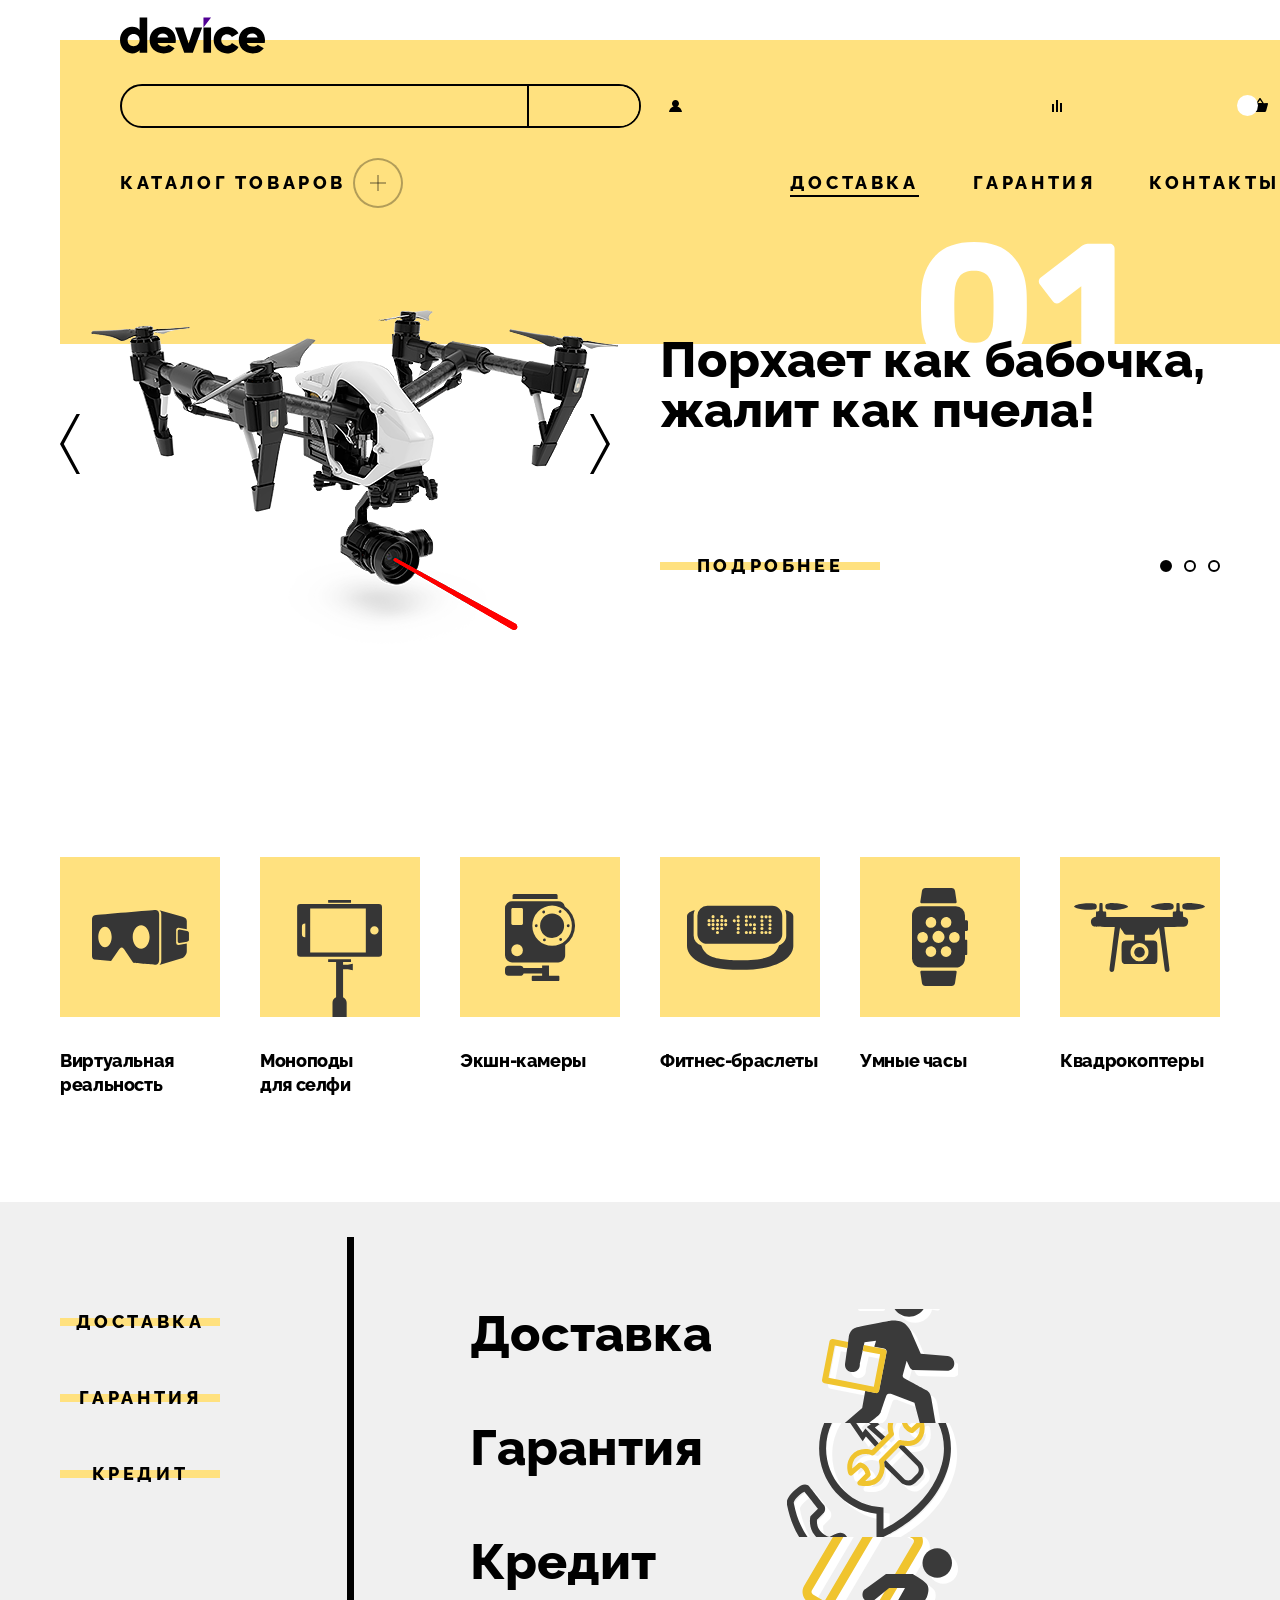
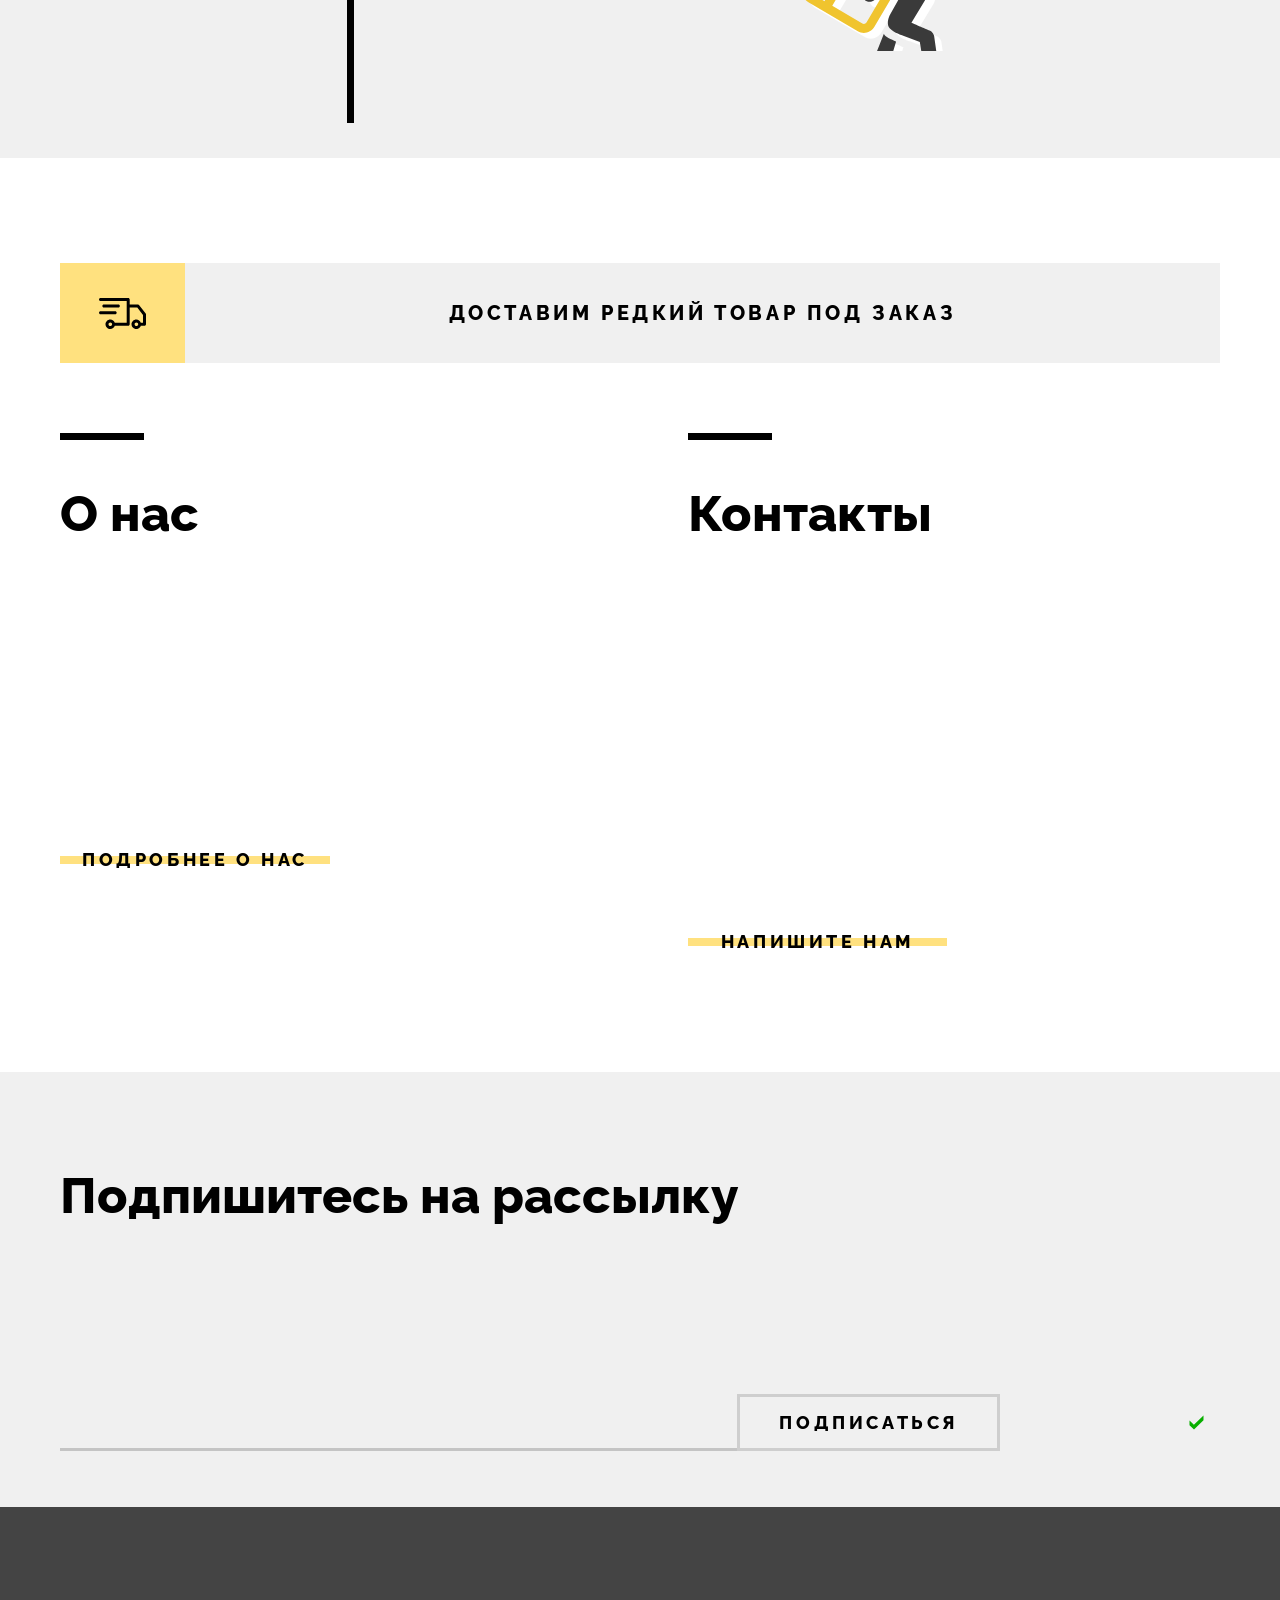
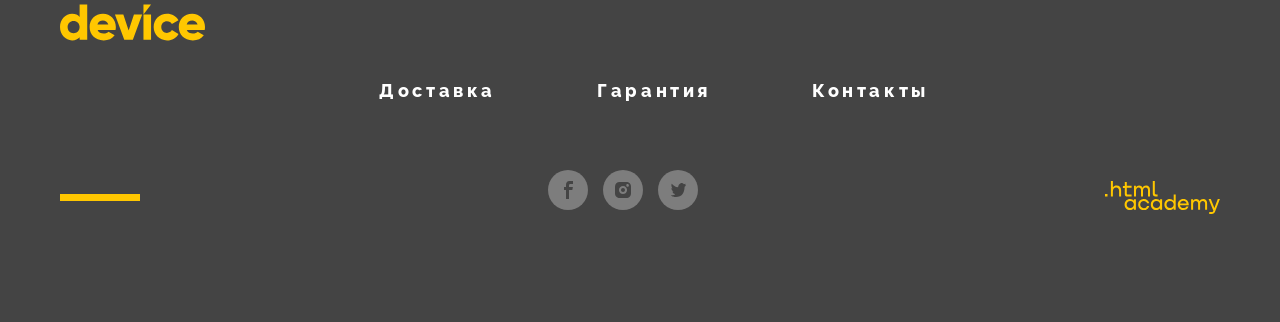
==== commit 6722606d: "module8" ====
--- a/index.html
+++ b/index.html
@@ -115,12 +115,32 @@
 
           <ol class="slider">
             <li class="slider-item slider-item-active">
+              <div class="slider-item-number"></div>
               <h3 class="visually-hidden">Квадракоптер</h3>
               <img class="slider-image" src="images/slider-1.png" width="560" height="560" alt="Квадракоптер">
               <div class="slider-description-wrapper">
                 <p class="section-title">Порхает как бабочка, жалит как пчела!</p>
                 <p class="section-description">Этот обычный, на первый взгляд, квадрокоптер оснащен мощным лазером, замаскированным под стандартную камеру.</p>
-                <button class="button promo-button">Подробнее</button>
+                <div class="slider-pagination-wrapper">
+                  <button class="button promo-button">Подробнее</button>
+                  <ol class="slider-pagination">
+                    <li class="slider-pagination-item">
+                      <button class="slider-pagination-button slider-pagination-button-current" type="button">
+                        <span class="visually-hidden">1 промо товар</span>
+                      </button>
+                    </li>
+                    <li class="slider-pagination-item">
+                      <button class="slider-pagination-button" type="button">
+                        <span class="visually-hidden">2 промо товар</span>
+                      </button>
+                    </li>
+                    <li class="slider-pagination-item">
+                      <button class="slider-pagination-button" type="button">
+                        <span class="visually-hidden">3 промо фото</span>
+                      </button>
+                    </li>
+                  </ol>
+                </div>
                 <div class="feature">
                   <div class="feature-item">
                     <b>800 м</b>
@@ -134,6 +154,7 @@
               </div>
             </li>
             <li class="slider-item">
+              <div class="slider-item-number"></div>
               <h3 class="visually-hidden">Фитнесбраслет</h3>
               <img class="slider-image" src="images/slider-2.png" width="560" height="560" alt="Фитнесбраслет" >
               <div class="slider-description-wrapper">
@@ -149,6 +170,7 @@
               </div>
             </li>
             <li class="slider-item">
+              <div class="slider-item-number"></div>
               <h3 class="visually-hidden">Селфипалка</h3>
               <img class="slider-image" src="images/slider-3.png" width="560" height="560" alt="Селфипалка" />
               <div class="slider-description-wrapper">
@@ -173,23 +195,7 @@
             </li>
           </ol>
 
-          <ol class="slider-pagination">
-            <li class="slider-pagination-item">
-              <button class="slider-pagination-button slider-pagination-button-current" type="button">
-                <span class="visually-hidden">1 промо товар</span>
-              </button>
-            </li>
-            <li class="slider-pagination-item">
-              <button class="slider-pagination-button" type="button">
-                <span class="visually-hidden">2 промо товар</span>
-              </button>
-            </li>
-            <li class="slider-pagination-item">
-              <button class="slider-pagination-button" type="button">
-                <span class="visually-hidden">3 промо фото</span>
-              </button>
-            </li>
-          </ol>
+
         </div>
       </section>
 
@@ -410,5 +416,39 @@
         </div>
       </div>
     </footer>
+    <div class="modal-container modal-container-close">
+      <div class="modal modal-delivery">
+        <button class="modal-close-button">
+          <span class="visually-hidden">Закрыть</span>
+        </button>
+        <section class="modal-content">
+          <h2 class="modal-title">Доставка под заказ</h2>
+          <form class="delivery-form" action="https://echo.htmlacademy.ru/" method="post">
+            <p class="field-group login-group">
+              <label class="delivery-field-label" for="delivery-login">Ваше имя:</label>
+              <input class="delivery-form-field field" type="text" id="delivery-login" name="delivery-login" placeholder="Введите имя">
+            </p>
+            <p class="field-group email-group error-message-active">
+              <label class="delivery-field-label" for="delivery-email">Ваш e-mail:</label>
+              <input class="delivery-form-field field" type="email" id="delivery-email" name="delivery-email" placeholder="Почта" required>
+              <span class="error-message" id="email-error">Забавный у вас адрес</span>
+            </p>
+            <p class="field-group delivery">
+              <label class="delivery-field-label" for="delivery">Что нужно привезти:</label>
+              <input class="delivery-form-field field" type="text" id="delivery" name="delivery" placeholder="В свободной форме">
+            </p>
+            <p class="field-group quantity-group">
+              <label class="delivery-field-label" for="quantity">Количество:</label>
+              <span class="quantity-wrapper">
+                <button type="button" class="quantity-button quantity-minus-button"></button>
+                <input class="delivery-form-field field" type="text" id="quantity" name="quantity" value="1" min="1" max="99" step="1">
+                <button type="button" class="quantity-button quantity-plus-button"></button>
+              </span>
+            </p>
+            <button type="submit" class="button delivery-button">Отправить</button>
+          </form>
+        </section>
+      </div>
+    </div>
   </body>
 </html>
--- a/styles/styles.css
+++ b/styles/styles.css
@@ -104,7 +104,7 @@
   padding: 44px 60px 136px;
 }
 
-.catalog-header .container {
+.catalog-head .container {
   padding-bottom: 23px;
 }
 
@@ -180,6 +180,11 @@
   flex-grow: 1;
 }
 
+.search-field:focus-within {
+  outline: #AF4FFF solid 2px;
+  outline-offset: 2px;
+}
+
 .header-field-input {
   padding-left: 16px;
   padding-top: 10px;
@@ -187,8 +192,12 @@
   font-size: 16px;
   line-height: 20px;
   border: none;
-  background-color: #FFE17F;
+  background-color: transparent;
   border-radius: 50% 0 0 50%;
+}
+
+.header-field-input:focus {
+  outline: none;
 }
 
 .header-field-input::placeholder {
@@ -196,6 +205,7 @@
   color: #000000;
   font-size: 16px;
   line-height: 20px;
+  opacity: 0.3;
 }
 
 .user-navigation-list,
@@ -222,12 +232,17 @@
   line-height: 30px;
 }
 
+.user-navigation-item {
+  position: relative;
+}
+
 .user-navigation-item:not(.authorize) a:focus, .site-menu-item:not(:first-child) a:focus {
   outline: #af4fff solid 2px;
   outline-offset: 2px;
 }
 
-.user-navigation-item:not(.authorize):hover, .site-menu-item:not(:first-child):hover {
+.user-navigation-link:not(.authorize):hover,
+.site-menu-item:not(:first-child):hover {
   opacity: 0.6;
 }
 
@@ -326,7 +341,6 @@
 }
 
 .basket-counter {
-  margin-left: 15px;
   position: absolute;
   display: inline-flex;
   justify-content: center;
@@ -340,6 +354,122 @@
   cursor: pointer;
 }
 
+/*Popover*/
+
+.popover {
+  position: absolute;
+  right: -60px;
+  z-index: 1;
+  box-sizing: border-box;
+  width: 320px;
+  padding-bottom: 20px;
+  font-size: 16px;
+  line-height: 20px;
+  color: #ffffff;
+  background-color: #000000;
+  min-height: 154px;
+  display: none;
+}
+
+.popover::before {
+  content: '';
+  display: inline-block;
+  width: 0;
+  height: 0;
+  border-style: solid;
+  border-width: 0 7px 6px 7px;
+  border-color: transparent transparent #000000 transparent;
+  position: relative;
+  top: -15px;
+  left: 50%;
+  transform: translateX(-50%);
+}
+
+.popover-open {
+  display: block;
+}
+
+.popover-content {
+  height: 100%;
+}
+
+.cart-items-list {
+  padding: 0 20px;
+  list-style-type: none;
+}
+
+.cart-item {
+  padding: 0;
+  display: flex;
+  gap: 28px;
+  align-items: flex-start;
+}
+
+.cart-item-link {
+  text-decoration: none;
+  color: #ffffff;
+  display: flex;
+  gap: 23px;
+}
+
+.cart-item-link:hover, .cart-item-button:hover {
+  opacity: 0.6;
+}
+
+.cart-item-link:active, .cart-item-button:active {
+  opacity: 0.3;
+}
+
+.cart-item-link:focus:not(:active), .cart-item-button:focus:not(:active) {
+  outline: 2px solid #AF4FFF;
+}
+
+.cart-item + .cart-item {
+  margin-top: 20px;
+  padding-top: 20px;
+  border-top: 1px solid #1A1A1A;
+}
+
+.cart-item-title {
+  margin: 0;
+  flex-grow: 1;
+  margin-right: 5px;
+}
+
+.cart-item-button {
+  padding: 0 2px;
+  background-color: transparent;
+  border: none;
+  cursor: pointer;
+}
+
+.cart-total-summ {
+  margin-top: 20px;
+  padding: 7px 20px;
+  background-color: #1A1A1A;
+  font-size: 16px;
+  line-height: 20px;
+  display: flex;
+  justify-content: space-between;
+}
+
+.cart-button-wrapper {
+  margin-top: 20px;
+  padding: 0 20px;
+}
+
+.cart-button {
+  padding: 15px 0;
+  display: inline-block;
+  width: 100%;
+  text-align: center;
+  background: #ffffff;
+}
+
+.cart-button:disabled {
+  opacity: 0.3;
+}
+
 /* Footer */
 
 .page-footer {
@@ -508,13 +638,81 @@
 
 /* Range */
 
+.range-slider {
+  position: relative;
+  height: 2px;
+  margin-bottom: 11px;
+  background-color: #DCDCDC;
+}
+
+.slider-bar {
+  position: absolute;
+  height: 2px;
+  background-color: #000000;
+}
+
+.slider-thumb {
+  position: absolute;
+  width: 18px;
+  height: 18px;
+  background: #EBEBEB;
+  border: 2px solid #000000;
+  border-radius: 50%;
+  cursor: pointer;
+}
+
+.slider-thumb-min {
+  top: -8px;
+  left: -9px;
+}
+
+.slider-thumb-max {
+  top: -8px;
+  right: -9px;
+}
+
+.slider-thumb:active {
+  background: #000000;
+}
+
+.slider-thumb:focus:not(:active) {
+  outline: 2px solid #AF4FFF;
+  outline-offset: 2px;
+}
+
+.range-wrapper-inputs {
+  display: flex;
+  justify-content: center;
+  margin-top: 11px;
+}
+
+.range-field {
+  display: flex;
+  margin-right: 10px;
+  line-height: 18px;
+}
+
 .range-input {
   font-family: inherit;
-  font-size: 18px;
+  opacity: 0.3;
+  font-size: 15px;
+  width: 50px;
+  padding: 0 2px;
+  background-color: transparent;
+  border: none;
+  appearance: textfield;
 }
 
 .range-title {
+  font-size: 15px;
   opacity: 0.3;
+  margin-right: 5px;
+}
+
+.range-input::-webkit-outer-spin-button,
+.range-input::-webkit-inner-spin-button {
+  appearance: none;
+  margin: 0;
 }
 
 /* Pagination */
@@ -605,13 +803,86 @@
 
 /* Promo */
 
-.promo {
-  margin-bottom: 70px;
+.promo .container {
+  padding: 0;
+}
+
+.promo .section-title {
+  position: relative;
+  z-index: 1;
+}
+
+.slider {
+  margin: 0;
+  padding: 0;
 }
 
 .slider-item {
   display: flex;
-  justify-content: space-between;
+  gap: 40px;
+  position: relative;
+  top: -200px;
+}
+
+.slider-item:not(.slider-item-active) {
+  display: none;
+}
+
+.slider-item-number {
+  position: absolute;
+  right: 49px;
+  top: 30px;
+  width: 250px;
+  height: 135px;
+  background-repeat: no-repeat;
+}
+
+.slider-button {
+  width: 20px;
+  height: 60px;
+  background-color: transparent;
+  color: #000000;
+  border: none;
+  cursor: pointer;
+  background-image: url(../images/svg/arrow.svg);
+  background-position: center;
+  background-repeat: no-repeat;
+  position: relative;
+  top: 70px;
+  z-index: 1;
+}
+
+.slider-button:hover {
+  opacity: 0.6;
+}
+
+.slider-button:focus:not(:active) {
+  outline: #AF4FFF solid 2px;
+}
+
+.slider-button:hover {
+  opacity: 0.3;
+}
+
+.slider-next {
+  transform: rotate(180deg);
+  left: 510px;
+}
+
+.slider-item:first-child .slider-item-number{
+  background-image: url(../images/svg/01.svg);
+}
+
+.slider-item:nth-child(2) .slider-item-number{
+  background-image: url(../images/svg/02.svg);
+}
+
+.slider-item:last-child .slider-item-number{
+  background-image: url(../images/svg/03.svg);
+}
+
+.slider-description-wrapper {
+  padding-top: 123px;
 }
 
 .feature-item {
@@ -638,7 +909,47 @@
 
 .promo-button {
   width: 220px;
+}
+
+.slider-pagination-wrapper {
   margin-bottom: 49px;
+  display: flex;
+  justify-content: space-between;
+  align-items: center;
+}
+
+.slider-pagination {
+  display: flex;
+  flex-wrap: wrap;
+  justify-content: center;
+  margin: 0;
+  padding: 0;
+  list-style-type: none;
+}
+
+.slider-pagination-button {
+  width: 12px;
+  height: 12px;
+  margin: 0;
+  margin-left: 12px;
+  padding: 0;
+  border: #000000 solid 2px;
+  border-radius: 50%;
+  background-color: #ffffff;
+  cursor: pointer;
+}
+
+.slider-pagination-item {
+  font-size: 8px;
+  line-height: 8px;
+}
+
+.slider-pagination-item:focus-within {
+  outline: #AF4FFF solid 2px;
+}
+
+.slider-pagination-button-current {
+  background-color: #000000;
 }
 
 /* Advantages*/
@@ -896,21 +1207,42 @@
   flex-grow: 1;
 }
 
+.subscribe-label-error {
+  border-bottom: #FF3D3D solid 3px;
+}
+
+.subscribe-label:focus-within {
+  background-color: #DCDCDC;
+}
+
 .subscribe-input {
-  padding-left: 16px;
+  width: 100%;
+  box-sizing: border-box;
+  padding: 0 16px;
   color: #444444;
   border: none;
   background-color: #f0f0f0;
 
-  font-family: "Rubik", sans-serif;
+  font-family: inherit;
   font-size: 18px;
   line-height: 30px;
 }
 
+.subscribe-input:focus {
+  outline: none;
+  background-color: #DCDCDC;
+}
+
+.subscribe-input:invalid {
+  box-shadow: none;
+}
+
 /* Filter */
 
 .filter {
   width: 320px;
+  padding-left: 60px;
+  padding-right: 40px;
 }
 
 .filter-main-title {
@@ -925,13 +1257,29 @@
   text-transform: uppercase;
 }
 
+.filter-form {
+  padding-top: 35px;
+}
+
+.filter-form .button {
+  width: 100%;
+}
+
 .filter-title {
+  width: 100%;
+  margin-bottom: 20px;
+  padding-top: 12px;
+  border-top: #000000 solid 2px;
   color: #000000;
 
   font-weight: 700;
   line-height: 20px;
 }
 
+.filter-fieldset:first-child .filter-title {
+  margin-bottom: 28px;
+}
+
 .filter-list {
   margin: 0;
   padding: 0;
@@ -946,6 +1294,62 @@
   list-style-type: none;
 }
 
+.filter-fieldset {
+  margin: 0;
+  margin-bottom: 35px;
+  padding: 0;
+  padding-right: 20px;
+  border: none;
+}
+
+.control {
+  position: relative;
+  display: block;
+  padding-left: 36px;
+}
+
+.control-mark {
+  position: absolute;
+  top: 5px;
+  left: 0;
+  width: 16px;
+  height: 16px;
+  border: 2px solid #CCCCCC;
+  cursor: pointer;
+}
+
+.control-label {
+  font-size: 16px;
+  line-height: 16px;
+  color: #000000;
+}
+
+.control-input:checked + .control-mark {
+  border: 2px solid #000000;
+}
+
+.control-input[type="checkbox"]:checked + .control-mark::before {
+  position: absolute;
+  top: -8px;
+  left: 3px;
+  content: url(../images/svg/tick-black.svg);
+}
+
+.control-input[type="radio"] + .control-mark {
+  border-radius: 50%;
+}
+
+.control-input[type="radio"]:checked + .control-mark::before {
+  position: absolute;
+  top: 4px;
+  left: 4px;
+  width: 8px;
+  height: 8px;
+  background-color: #000000;
+  border-radius: 50%;
+  content: "";
+}
+
 /* Catalog */
 
 .catalog-title {
@@ -953,6 +1357,7 @@
 }
 
 .catalog {
+  margin-top: -150px;
   margin-bottom: 70px;
 }
 
@@ -1028,10 +1433,25 @@
   padding-right: 50px;
   list-style-type: none;
   line-height: 18px;
-  background-image: url(../images/svg/errow-down.svg);
+  background-image: url(../images/svg/arrow-down.svg);
   background-repeat: no-repeat;
   background-size: 9px 6px;
   background-position: center right 12px;
+}
+
+.select {
+  position: relative;
+}
+
+.select-menu {
+  list-style-type: none;
+  position: absolute;
+  padding: 0;
+}
+
+.select-option {
+  text-decoration: none;
+  color: #000;
 }
 
 .view {
@@ -1061,9 +1481,61 @@
   background-position: center center;
 }
 
-.product-card-link {
-  color: #000000;
-  text-decoration: none;
+.product-card-image-wrapper {
+  position: relative;
+}
+
+.product-card-image {
+  box-sizing: border-box;
+}
+
+.product-card-link-wrapper {
+  width: 100%;
+  height: 380px;
+  top: 0;
+  position: absolute;
+  background-color: #F0F0F0CC;
+  display: none;
+  justify-content: center;
+  align-items: center;
+}
+
+.card-button {
+  width: 220px;
+  text-align: center;
+}
+
+.product-card:hover .product-card-link-wrapper {
+  display: flex;
+}
+
+.product-card:hover .card-button {
+  background: linear-gradient(#FFE17F, #FFE17F) center/100% 8px no-repeat;
+}
+
+.product-card:hover .product-card-title {
+  opacity: 0.6;
+}
+
+.product-card:hover .product-card-image {
+  border: 1px solid #444444;
+}
+
+.card-button:active {
+  background: linear-gradient(#FFC700, #FFC700) center/100% 8px no-repeat;
+}
+
+.card-button:focus {
+  outline: none;
+}
+
+.product-card:active .product-card-description{
+  opacity: 0.3;
+}
+
+.product-card:focus:not(:active) {
+  outline: 2px solid #AF4FFF;
+  outline-offset: 1px;
 }
 
 .product-card-description {
@@ -1082,5 +1554,195 @@
 
 .product-card-price {
   color: #444444;
-  letter-spacing: -0,36px;
-}
+  letter-spacing: -0.36px;
+}
+
+/*Modal*/
+
+.modal-container {
+  position: fixed;
+  top: 0;
+  left: 0;
+  display: flex;
+  width: 100%;
+  height: 100%;
+  background-color: #F0F0F0E5;
+  z-index: 1000;
+}
+
+.modal-container-close {
+  display: none;
+}
+
+.modal {
+  position: relative;
+  margin: auto;
+  padding: 72px 80px;
+  background-color: #FFFFFF;
+  border: 10px solid #000000;
+  box-shadow: 0px 10px 0px 0px #0000001A;
+  box-sizing: border-box;
+}
+
+.modal-delivery {
+  width: 920px;
+}
+
+.modal-close-button {
+  position: absolute;
+  padding: 0;
+  top: 84px;
+  right: 80px;
+  width: 26px;
+  height: 26px;
+  background-color: #ffffff;
+  border: none;
+  background-image: url("/images/svg/black-cross.svg");
+  background-repeat: no-repeat;
+  background-position: center;
+  cursor: pointer;
+}
+
+.modal-title {
+  margin: 0;
+  margin-bottom: 42px;
+  font-family: "Raleway", sans-serif;
+  font-size: 50px;
+  line-height: 50px;
+  color: #000000;
+}
+
+.delivery-form {
+  display: grid;
+  grid-template-columns: repeat(4, 1fr);
+  column-gap: 40px;
+  row-gap: 42px;
+}
+
+.field-group {
+  margin: 0;
+}
+
+.login-group {
+  grid-column: 1/3;
+}
+
+.email-group {
+  grid-column: 3/5;
+}
+
+.quantity-group .delivery-field-label {
+  position: relative;
+  padding-right: 34px;
+}
+
+.quantity-group .delivery-field-label::after {
+  content: url(/images/svg/info-delivery.svg);
+  position: absolute;
+  right: 0;
+}
+
+.quantity-wrapper {
+  display: flex;
+}
+
+.delivery {
+  grid-column: 1/4;
+}
+
+.delivery-field-label {
+  margin-bottom: 14px;
+  font-weight: 700;
+  font-size: 18px;
+  line-height: 20px;
+  letter-spacing: -0.32px;
+}
+
+.delivery-form-field {
+  box-sizing: border-box;
+  width: 100%;
+  border: none;
+  padding: 20px;
+  background-color: #F0F0F0;
+  color: #000000;
+  font-size: 16px;
+  line-height: 20px;
+}
+
+.delivery-form-field[name="delivery-login"] {
+  padding-right: 55px;
+  background-image: url(/images/svg/name.svg);
+  background-repeat: no-repeat;
+  background-position: right 20px top 50%;
+}
+
+.delivery-form-field[name="delivery-email"] {
+  padding-right: 55px;
+  background-image: url(/images/svg/email.svg);
+  background-repeat: no-repeat;
+  background-position: right 20px top 50%;
+}
+
+.delivery-form-field[name="quantity"] {
+  flex-grow: 1;
+  padding: 20px 10px;
+}
+
+.error-message {
+  font-size: 14px;
+  line-height: 20px;
+  color: #FF3D3D;
+  visibility: hidden;
+}
+
+.error-message-active .error-message {
+  visibility: visible;
+}
+
+.error-message-active .delivery-form-field[name="delivery-email"] {
+  border: 2px solid #FF3D3D;
+}
+
+.delivery-button {
+  grid-column: 1/-1;
+  width: 200px;
+}
+
+.quantity-button {
+  padding: 22px;
+  min-width: 60px;
+  border: none;
+  position: relative;
+  cursor: pointer;
+}
+
+.quantity-minus-button::before {
+  content: '';
+  position: absolute;
+  background: #000000;
+  top: 50%;
+  left: 50%;
+  transform: translate(-50%, -50%);
+  width: 16px;
+  height: 2px
+}
+
+.quantity-plus-button::before,
+.quantity-plus-button::after {
+  content: '';
+  position: absolute;
+  background: #000;
+  top: 50%;
+  left: 50%;
+  transform: translate(-50%, -50%);
+}
+
+.quantity-plus-button::before {
+  width: 16px;
+  height: 2px;
+}
+
+.quantity-plus-button::after {
+  width: 2px;
+  height: 16px;
+}
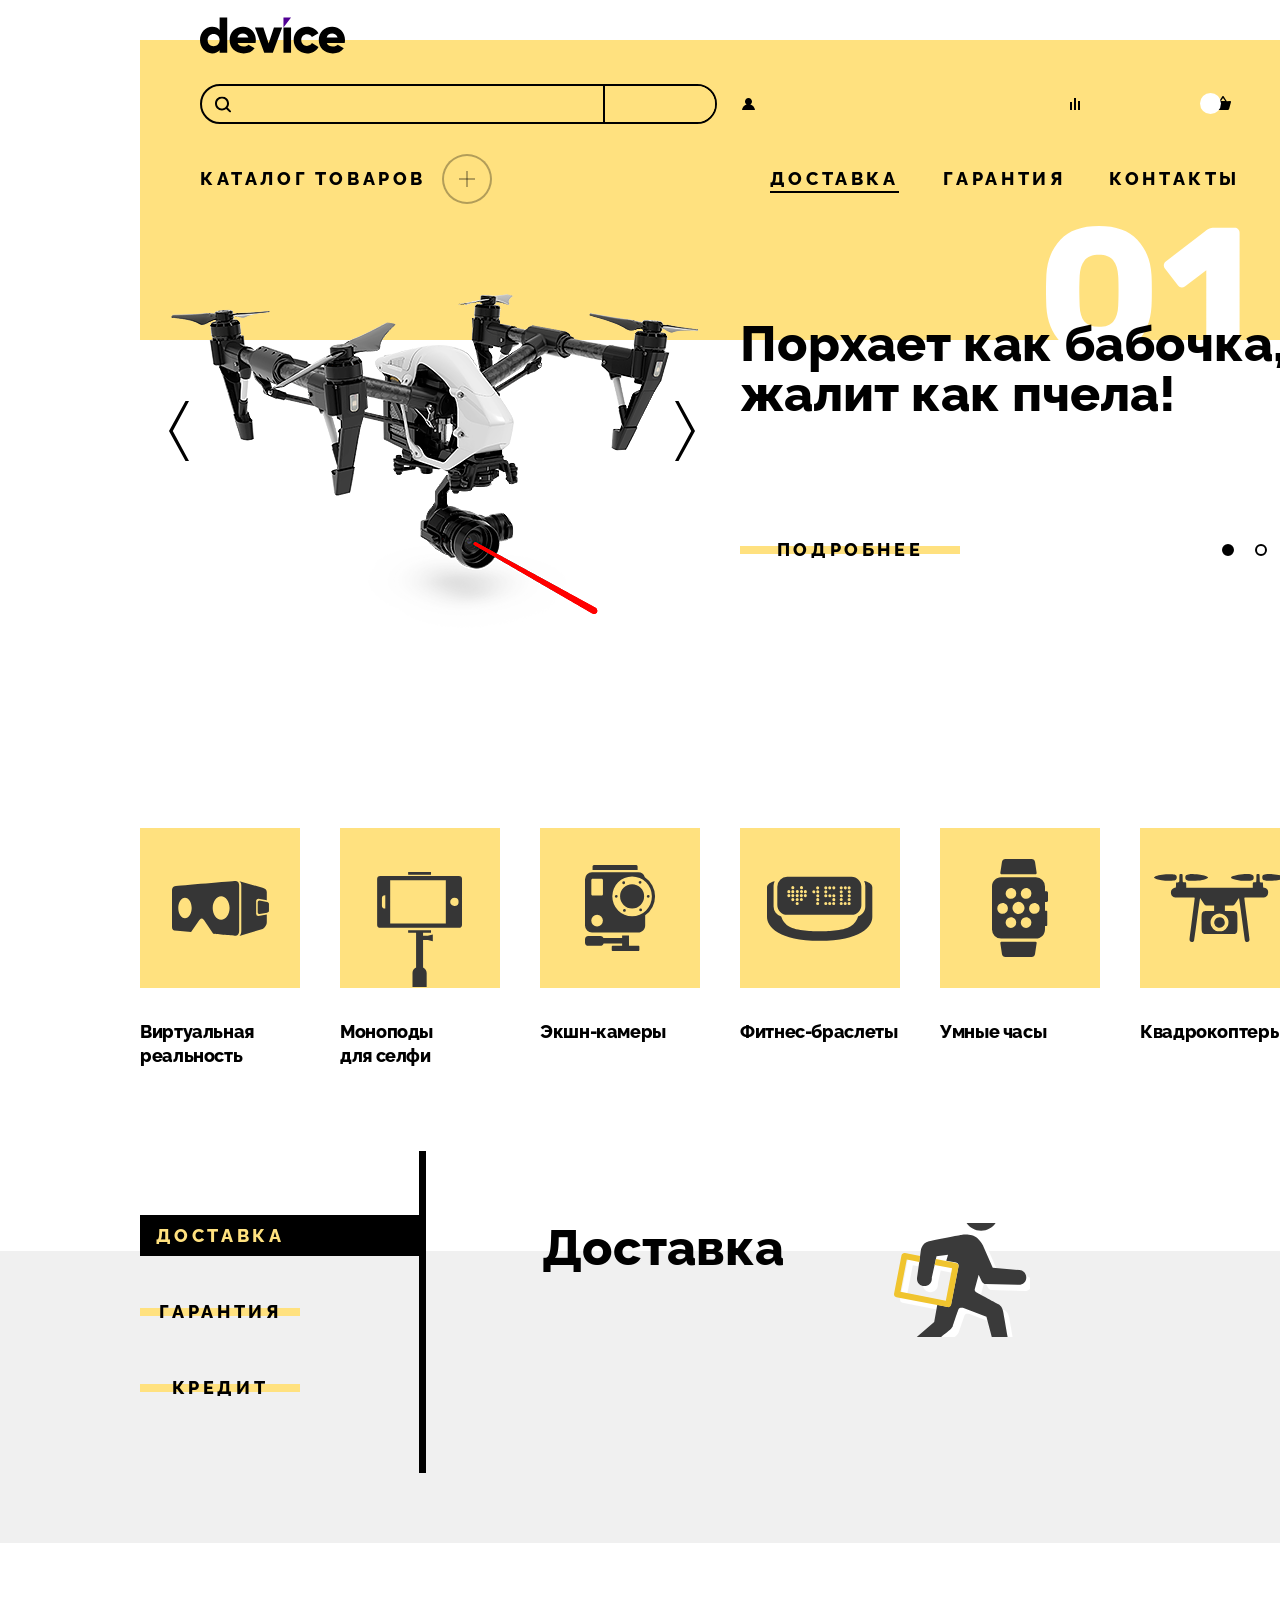
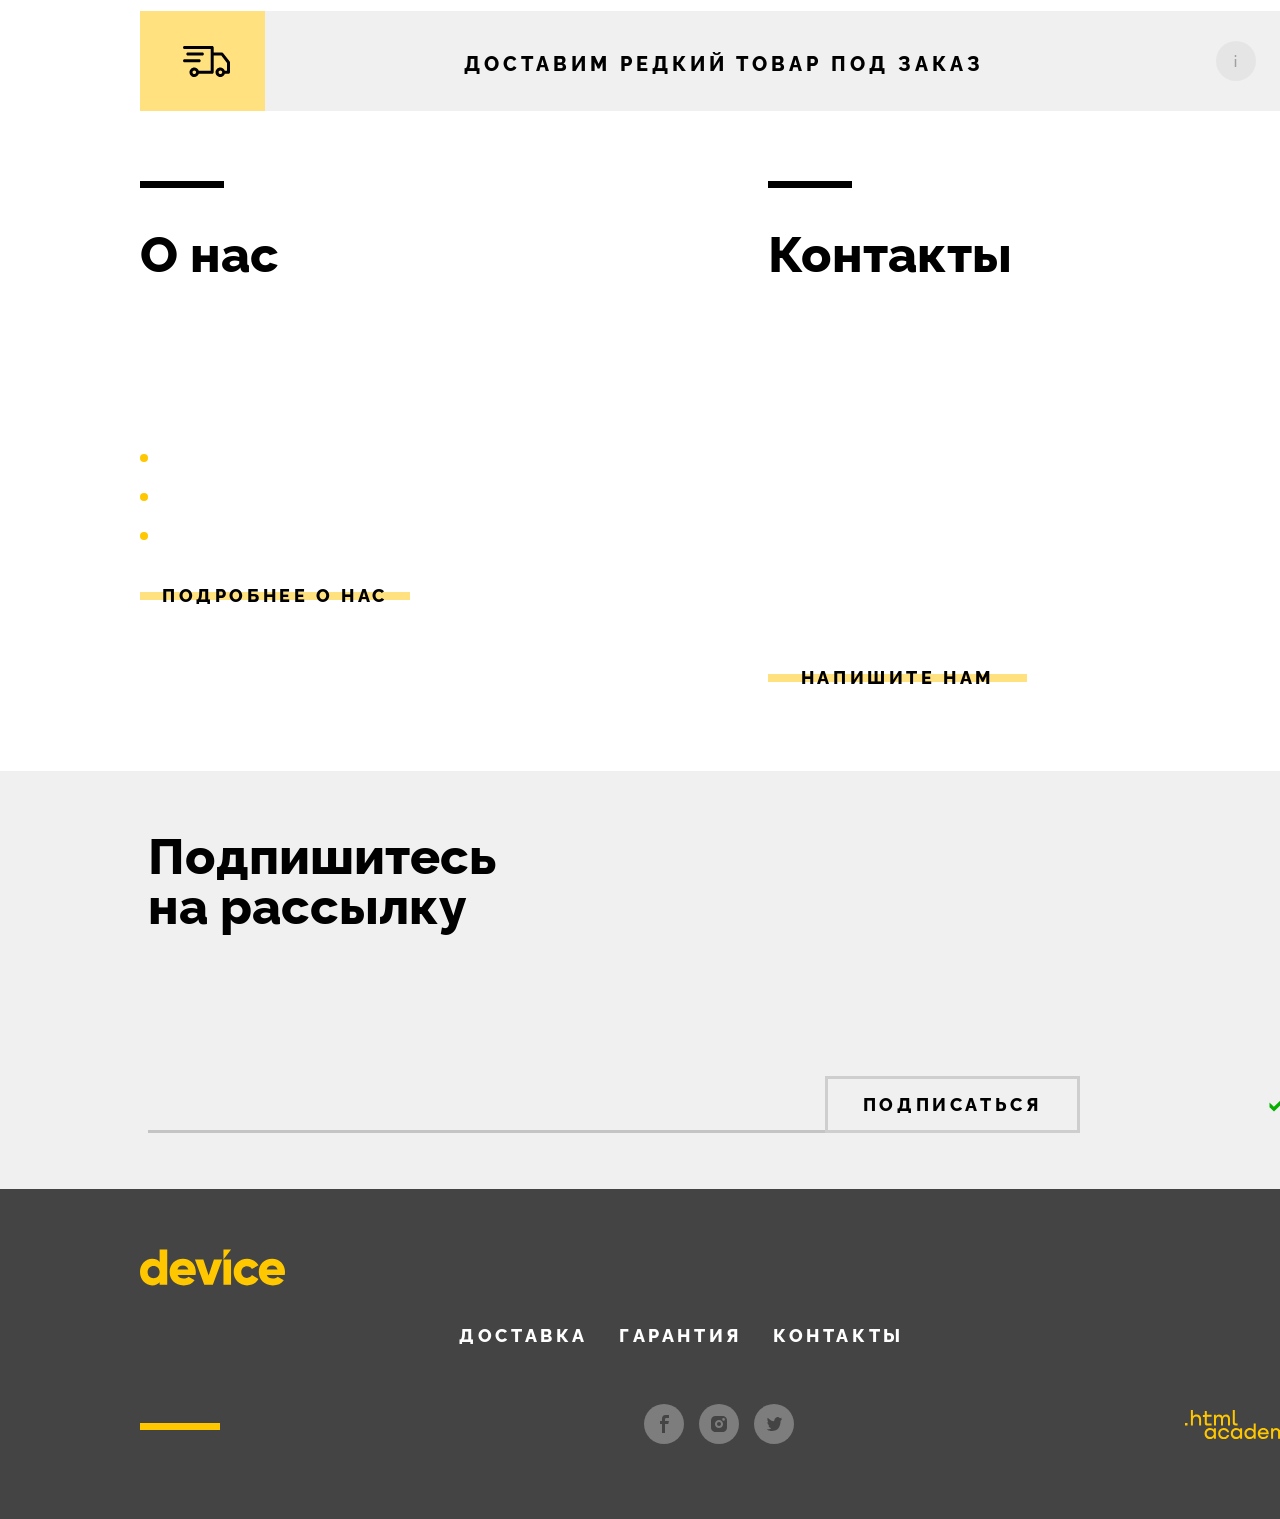
==== commit 5926c434: "module9" ====
--- a/index.html
+++ b/index.html
@@ -3,13 +3,14 @@
   <head>
     <meta charset="utf-8">
     <title>Магазин электротоваров DEVICE</title>
+    <link rel="icon" type="image/png" sizes="32x32" href="/favicon.png">
     <link rel="stylesheet" href="styles/styles.css">
   </head>
   <body>
     <header class="page-header">
       <div class="container">
         <a class="logo header-logo" href="#" >
-          <svg xmlns="http://www.w3.org/2000/svg" width="145" height="37" fill="none">
+          <svg xmlns="http://www.w3.org/2000/svg" width="145" height="37" fill="none" role="img">
             <path fill="#000" d="M27.22.39v35.3h-7.6v-2.4c-1.7 1.9-4.1 3.1-7.51 3.1C5.5 36.39 0 30.59 0 23.09c0-7.5 5.5-13.3 12.1-13.3 3.41 0 5.91 1.2 7.51 3.1V.39h7.6Zm-7.6 22.7c0-3.8-2.5-6.2-6.01-6.2-3.5 0-6 2.4-6 6.2 0 3.8 2.5 6.2 6 6.2 3.5-.1 6-2.4 6-6.2ZM43.73 29.59c2.1 0 3.8-.8 4.8-1.9l6.1 3.5c-2.5 3.4-6.2 5.2-11 5.2-8.6 0-14.01-5.8-14.01-13.3 0-7.5 5.4-13.3 13.4-13.3 7.41 0 12.82 5.7 12.82 13.3 0 1.1-.1 2.1-.3 3H37.63c1 2.6 3.3 3.5 6.1 3.5Zm4.6-9.1c-.8-2.9-3.1-4-5.4-4-2.9 0-4.8 1.4-5.5 4h10.9ZM82.16 10.49l-9.31 25.2h-8.6l-9.31-25.2h8.4l5.3 16 5.31-16h8.2ZM83.46 10.49h7.6v25.2h-7.6v-25.2ZM93.67 23.09c0-7.5 5.7-13.3 13.4-13.3 4.9 0 9.21 2.6 11.41 6.5l-6.6 3.8c-.9-1.8-2.7-2.8-4.9-2.8-3.3 0-5.71 2.4-5.71 5.8 0 3.5 2.4 5.8 5.7 5.8 2.2 0 4.1-1.1 4.9-2.8l6.61 3.8c-2.1 3.9-6.4 6.5-11.4 6.5-7.71 0-13.41-5.8-13.41-13.3ZM132.9 29.59c2.1 0 3.8-.8 4.8-1.9l6.1 3.5c-2.5 3.4-6.2 5.2-11 5.2-8.61 0-14.02-5.8-14.02-13.3 0-7.5 5.5-13.3 13.41-13.3 7.4 0 12.81 5.7 12.81 13.3 0 1.1-.1 2.1-.3 3h-17.91c1 2.6 3.3 3.5 6.1 3.5Zm4.7-9.1c-.8-2.9-3.1-4-5.4-4-2.91 0-4.81 1.4-5.51 4h10.9Z"/>
             <path fill="#510094" d="M83.46.39v10.1l7.6-10.1h-7.6Z"/>
           </svg>
@@ -19,15 +20,15 @@
           <form class="header-search-form" action="https://echo.htmlacademy.ru/" method="post">
             <label class="search-field field">
               <span class="visually-hidden">Поиск</span>
-              <input class="header-field-input" type="text" placeholder="Текст поиска">
+              <input class="header-field-input" type="text" placeholder="Текст поиска" name="search" required>
             </label>
-            <button class="search-button">Найти</button>
+            <button class="search-button" type="submit">Найти</button>
           </form>
 
             <ul class="user-navigation-list">
               <li class="user-navigation-item">
                 <a href="#" class="user-navigation-link">
-                  <svg class="navigation-icon" width="15" height="12" viewBox="0 0 15 12" fill="none" xmlns="http://www.w3.org/2000/svg" aria-hidden="true" focusable="false">
+                  <svg class="navigation-icon" width="15" height="12" viewBox="0 0 15 12" fill="none" xmlns="http://www.w3.org/2000/svg" aria-hidden="true" focusable="false" role="img">
                     <g clip-path="url(#clip0_84559_894)">
                       <path d="M1 12H14C13.8 9.4 11.9 7.2 9.3 6.5C10.3 5.9 11 4.8 11 3.5C11 1.6 9.4 0 7.5 0C5.6 0 4 1.6 4 3.5C4 4.8 4.7 5.9 5.7 6.5C3.1 7.2 1.2 9.4 1 12Z" fill="black"/>
                     </g>
@@ -47,7 +48,7 @@
               </li>
               <li class="user-navigation-item">
                 <a href="#" class="user-navigation-link">
-                  <svg class="navigation-icon" width="10" height="12" viewBox="0 0 10 12" fill="none" xmlns="http://www.w3.org/2000/svg" aria-hidden="true" focusable="false">
+                  <svg class="navigation-icon" width="10" height="12" viewBox="0 0 10 12" fill="none" xmlns="http://www.w3.org/2000/svg" aria-hidden="true" focusable="false" role="img">
                     <g clip-path="url(#clip0_84559_899)">
                       <path d="M6 0H4V12H6V0Z" fill="black"/>
                       <path d="M2 4H0V12H2V4Z" fill="black"/>
@@ -65,7 +66,7 @@
               <li class="user-navigation-item">
                 <a href="#" class="user-navigation-link">
                   <span class="basket-counter">2</span>
-                  <svg class="navigation-icon" width="16" height="14" viewBox="0 0 16 14" fill="none" xmlns="http://www.w3.org/2000/svg">
+                  <svg class="navigation-icon" width="16" height="14" viewBox="0 0 16 14" fill="none" xmlns="http://www.w3.org/2000/svg" role="img">
                     <g clip-path="url(#clip0_84559_905)">
                       <path d="M15.3 5L11.8 5.2L8.6 0.3C8.5 0.1 8.2 0 8 0C7.8 0 7.5 0.1 7.4 0.3L4.2 5.2H0.7C0.3 5.2 0 5.5 0 5.9C0 6 0 6 0 6.1L1.9 12.9C2.1 13.6 2.6 14 3.3 14H12.7C13.4 14 13.9 13.6 14.1 12.9L16 6C16 5.9 16 5.9 16 5.8C16 5.4 15.7 5 15.3 5ZM8 1.9L10.2 5.1H5.9L8 1.9Z" fill="black"/>
                     </g>
@@ -84,7 +85,51 @@
           <ul class="site-menu">
             <li class="site-menu-item">
               <a href="catalog.html" class="site-menu-link">Каталог товаров</a>
-              <button class="site-menu-catalog-button"></button>
+              <button class="site-menu-catalog-button" type="button"></button>
+              <ul class="catalog-menu">
+                <li class="catalog-menu-category">
+                  <ul class="menu-category-list">
+                    <li class="menu-category-item">
+                      <a href="#" class="menu-category-link">
+                        Виртуальная реальность
+                      </a>
+                    </li>
+                    <li class="menu-category-item">
+                      <a href="#" class="menu-category-link">
+                        Моноподы для cелфи
+                      </a>
+                    </li>
+                    <li class="menu-category-item">
+                      <a href="#" class="menu-category-link">
+                        Экшн-камеры
+                      </a>
+                    </li>
+                  </ul>
+                </li>
+                <li class="catalog-menu-category">
+                  <ul class="menu-category-list">
+                    <li class="menu-category-item">
+                      <a href="#" class="menu-category-link">
+                        Фитнес-браслеты
+                      </a>
+                    </li>
+                    <li class="menu-category-item">
+                      <a href="#" class="menu-category-link">
+                        Умные часы
+                      </a>
+                    </li>
+                  </ul>
+                </li>
+                <li class="catalog-menu-category">
+                  <ul class="menu-category-list">
+                    <li class="menu-category-item">
+                      <a href="#" class="menu-category-link">
+                        Квадрокоптеры
+                      </a>
+                    </li>
+                  </ul>
+                </li>
+              </ul>
             </li>
             <li class="site-menu-item">
               <a href="delivery.html" class="site-menu-link site-menu-link-active">Доставка</a>
@@ -122,7 +167,7 @@
                 <p class="section-title">Порхает как бабочка, жалит как пчела!</p>
                 <p class="section-description">Этот обычный, на первый взгляд, квадрокоптер оснащен мощным лазером, замаскированным под стандартную камеру.</p>
                 <div class="slider-pagination-wrapper">
-                  <button class="button promo-button">Подробнее</button>
+                  <button class="button promo-button" type="button">Подробнее</button>
                   <ol class="slider-pagination">
                     <li class="slider-pagination-item">
                       <button class="slider-pagination-button slider-pagination-button-current" type="button">
@@ -160,7 +205,7 @@
               <div class="slider-description-wrapper">
                 <p class="section-title">Худеем правильно!</p>
                 <p class="section-description">Мотивирующие фитнес-браслеты помогут найти в себе силы не пропускать занятия и соблюдать диету.</p>
-                <button class="button promo-button">Подробнее</button>
+                <button class="button promo-button" type="button">Подробнее</button>
                 <div class="feature">
                   <div class="feature-item">
                     <b>48 часов</b>
@@ -172,11 +217,11 @@
             <li class="slider-item">
               <div class="slider-item-number"></div>
               <h3 class="visually-hidden">Селфипалка</h3>
-              <img class="slider-image" src="images/slider-3.png" width="560" height="560" alt="Селфипалка" />
+              <img class="slider-image" src="images/slider-3.png" width="560" height="560" alt="Селфипалка">
               <div class="slider-description-wrapper">
                 <p class="section-title">Делай селфи, как Бен Стиллер!</p>
                 <p class="section-description">Самая длинная палка для селфи доступна в нашем магазине. Восемь (Восемь, Карл!) метров длиной и весом всего 5 кг.</p>
-                <button class="button promo-button">Подробнее</button>
+                <button class="button promo-button" type="button">Подробнее</button>
                 <div class="feature">
                   <div class="feature-item">
                     <b>8,5 м</b>
@@ -194,8 +239,6 @@
               </div>
             </li>
           </ol>
-
-
         </div>
       </section>
 
@@ -217,7 +260,7 @@
                 <div class="products-img-wrapper product-monopod">
                   <img class="products-img" src="images/svg/camera.svg" width="86" height="117"  alt="Монопод">
                 </div>
-                <h3 class="products-title">Моноподы<br />для селфи</h3>
+                <h3 class="products-title">Моноподы<br>для селфи</h3>
               </a>
             </li>
             <li class="products-item">
@@ -262,9 +305,9 @@
 
           <div class="advantages-wrapper">
             <ul class="advantages-tubs">
-              <li class="advantages-item advantages-item-active"><button class="button tubs-button">Доставка</button></li>
-              <li class="advantages-item"><button class="button tubs-button">Гарантия</button></li>
-              <li class="advantages-item"><button class="button tubs-button">Кредит</button></li>
+              <li class="advantages-item advantages-item-active"><button class="button tubs-button" type="button">Доставка</button></li>
+              <li class="advantages-item"><button class="button tubs-button" type="button">Гарантия</button></li>
+              <li class="advantages-item"><button class="button tubs-button" type="button">Кредит</button></li>
             </ul>
 
             <div class="advantages-cards">
@@ -330,12 +373,12 @@
           <div class="info-wrapper">
             <h2 class="section-title">Подпишитесь на рассылку</h2>
 
-            <p class="subscribe-text">Еженедельный дайджест с обзорами новинок, длительными тест-драйвами, распаковками, а также акции, спецпредложения и вот это вот всё.</p>
+            <p class="subscribe-text">Еженедельный дайджест с обзорами новинок,<br>длительными тест-драйвами, распаковками, а также акции, спецпредложения и вот это вот всё.</p>
           </div>
           <div class="form-wrapper">
             <form class="subscribe-form" action="https://echo.htmlacademy.ru/" method="post">
               <label class="subscribe-label">
-                <input class="subscribe-input" type="email" name="email" placeholder="Введите e-mail">
+                <input class="subscribe-input" type="email" name="email" placeholder="Ваш e-mail" required>
               </label>
               <button class="button subscribe-button" type="submit">Подписаться</button>
             </form>
@@ -348,7 +391,7 @@
     <footer class="page-footer">
       <div class="container">
         <a href="#" class="logo footer-logo">
-          <svg xmlns="http://www.w3.org/2000/svg" width="145" height="37" fill="#ffc700">
+          <svg xmlns="http://www.w3.org/2000/svg" viewBox="0 0 145 37" width="145" height="37" fill="#ffc700" role="img">
             <path d="M27.22.39v35.3h-7.6v-2.4c-1.7 1.9-4.1 3.1-7.51 3.1C5.5 36.39 0 30.59 0 23.09c0-7.5 5.5-13.3 12.1-13.3 3.41 0 5.91 1.2 7.51 3.1V.39h7.6Zm-7.6 22.7c0-3.8-2.5-6.2-6.01-6.2-3.5 0-6 2.4-6 6.2 0 3.8 2.5 6.2 6 6.2 3.5-.1 6-2.4 6-6.2ZM43.73 29.59c2.1 0 3.8-.8 4.8-1.9l6.1 3.5c-2.5 3.4-6.2 5.2-11 5.2-8.6 0-14.01-5.8-14.01-13.3 0-7.5 5.4-13.3 13.4-13.3 7.41 0 12.82 5.7 12.82 13.3 0 1.1-.1 2.1-.3 3H37.63c1 2.6 3.3 3.5 6.1 3.5Zm4.6-9.1c-.8-2.9-3.1-4-5.4-4-2.9 0-4.8 1.4-5.5 4h10.9ZM82.16 10.49l-9.31 25.2h-8.6l-9.31-25.2h8.4l5.3 16 5.31-16h8.2ZM83.46 10.49h7.6v25.2h-7.6v-25.2ZM93.67 23.09c0-7.5 5.7-13.3 13.4-13.3 4.9 0 9.21 2.6 11.41 6.5l-6.6 3.8c-.9-1.8-2.7-2.8-4.9-2.8-3.3 0-5.71 2.4-5.71 5.8 0 3.5 2.4 5.8 5.7 5.8 2.2 0 4.1-1.1 4.9-2.8l6.61 3.8c-2.1 3.9-6.4 6.5-11.4 6.5-7.71 0-13.41-5.8-13.41-13.3ZM132.9 29.59c2.1 0 3.8-.8 4.8-1.9l6.1 3.5c-2.5 3.4-6.2 5.2-11 5.2-8.61 0-14.02-5.8-14.02-13.3 0-7.5 5.5-13.3 13.41-13.3 7.4 0 12.81 5.7 12.81 13.3 0 1.1-.1 2.1-.3 3h-17.91c1 2.6 3.3 3.5 6.1 3.5Zm4.7-9.1c-.8-2.9-3.1-4-5.4-4-2.91 0-4.81 1.4-5.51 4h10.9Z"/>
             <path d="M83.46.39v10.1l7.6-10.1h-7.6Z"/>
           </svg>
@@ -359,7 +402,7 @@
             <p class="contacts-address-text">Санкт-Петербург, набережная реки Карповки, 5, литера П.</p>
           </address>
 
-          <ul class="footer-menu"></ul>
+          <ul class="footer-menu">
             <li class="footer-menu-item">
               <a class="footer-menu-link footer-menu-link-active" href="delivery.html">Доставка</a>
             </li>
@@ -381,7 +424,7 @@
           <ul class="page-footer-social social">
             <li class="social-item">
               <a class="social-link" href="https://www.facebook.com/htmlacademy">
-                <svg width="40" height="40" viewBox="0 0 40 40" fill="none" xmlns="http://www.w3.org/2000/svg">
+                <svg width="40" height="40" viewBox="0 0 40 40" fill="none" xmlns="http://www.w3.org/2000/svg" role="img">
                   <circle cx="20" cy="20" r="20" fill="white" fill-opacity="0.3"/>
                   <path d="M22.5 14H25V11H21.6C18.8 11 18 12.7 18 15.2V17H16V20H18V29H21V20H24.3L24.9 17H21V15.5C21 14.7 21.3 14 22.5 14Z" fill="#444444"/>
                 </svg>
@@ -390,7 +433,7 @@
             </li>
             <li class="social-item">
               <a class="social-link" href="https://www.instagram.com/htmlacademy/">
-                <svg width="40" height="40" viewBox="0 0 40 40" fill="none" xmlns="http://www.w3.org/2000/svg">
+                <svg width="40" height="40" viewBox="0 0 40 40" fill="none" xmlns="http://www.w3.org/2000/svg" role="img">
                   <circle cx="20" cy="20" r="20" fill="white" fill-opacity="0.3"/>
                   <path d="M20 22C21.1046 22 22 21.1046 22 20C22 18.8954 21.1046 18 20 18C18.8954 18 18 18.8954 18 20C18 21.1046 18.8954 22 20 22Z" fill="#444444"/>
                   <path d="M26.7 13.3C25.8 12.4 24.7 12 23.3 12H16.7C13.9 12 12 13.9 12 16.7V23.3C12 24.7 12.4 25.9 13.4 26.7C14.3 27.6 15.4 28 16.7 28H23.3C24.7 28 25.9 27.6 26.7 26.7C27.5 25.8 28 24.7 28 23.3V16.7C28 15.3 27.6 14.1 26.7 13.3ZM20 24.1C17.8 24.1 15.9 22.3 15.9 20C15.9 17.7 17.8 15.9 20 15.9C22.2 15.9 24.1 17.7 24.1 20C24.1 22.3 22.2 24.1 20 24.1ZM24.6 16.7C23.9 16.7 23.3 16.2 23.3 15.4C23.3 14.6 23.8 14.1 24.6 14.1C25.3 14.1 25.9 14.7 25.9 15.4C25.9 16.1 25.3 16.7 24.6 16.7Z" fill="#444444"/>
@@ -400,7 +443,7 @@
             </li>
             <li class="social-item">
               <a class="social-link" href="https://twitter.com/htmlacademy_ru">
-                <svg width="40" height="40" viewBox="0 0 40 40" fill="none" xmlns="http://www.w3.org/2000/svg">
+                <svg width="40" height="40" viewBox="0 0 40 40" fill="none" xmlns="http://www.w3.org/2000/svg" role="img">
                   <circle cx="20" cy="20" r="20" fill="white" fill-opacity="0.3"/>
                   <path d="M22.7 13.1551C24.2 12.6551 25.3 13.4551 25.9 14.2551C26.4 14.0551 27 13.8551 27.6 13.6551C27.6 14.4551 27.1 15.0551 26.8 15.2551C27.5 15.4551 28 14.8551 28 14.8551C27.9 15.7551 27.1 16.5551 26.6 16.7551C26.4 23.0551 23.8 27.1551 17.7 27.0551C17.2 27.0551 17.8 27.0551 17.3 27.0551C17 27.0551 13.6 26.6551 13 25.2551C15 25.4551 16.4 24.8551 17.1 24.1551C16.3 23.8551 14.7 23.7551 14.5 21.3551C14.8 21.5551 15 21.6551 15.6 21.5551C14.5 20.7551 13.3 20.0551 13.4 18.0551C13.7 18.3551 14.3 18.5551 14.6 18.4551C14 18.2551 12.8 15.3551 13.8 13.8551C15.4 15.5551 17.1 17.2551 20.1 17.3551C20.3 15.2551 21.1 13.8551 22.7 13.1551Z" fill="#444444"/>
                 </svg>
@@ -409,7 +452,7 @@
             </li>
           </ul>
           <a class="footer-developer" href="https://htmlacademy.ru/">
-            <svg xmlns="http://www.w3.org/2000/svg" width="115" height="33" fill="#FFC700">
+            <svg xmlns="http://www.w3.org/2000/svg" viewBox="0 0 115 33" width="115" height="33" fill="#FFC700" role="img">
               <path d="M0 12.9v2.6h2.5v-2.6H0ZM11.6 4.5c-1.6 0-2.8.7-3.6 1.7h-.1V0h-2v15.5h2v-5.3c0-2.1 1.3-3.6 3.3-3.6 1.8 0 2.9 1.4 2.9 3.2v5.7h2V9.4c.1-3-1.8-4.9-4.5-4.9ZM26.6 4.8h-4.8V1.1h-2v3.8h-1.9v2h1.9v6c0 1.7 1 2.7 2.7 2.7h4.1v-2h-3.7c-.7 0-1.1-.4-1.1-1.1V6.8h4.8v-2ZM41.1 4.6c-1.6 0-2.9.8-3.5 2.1h-.1c-.6-1.2-1.8-2.1-3.4-2.1-1.4 0-2.5.8-3.1 1.8h-.1V4.8H29v10.6h2V10c0-2 1-3.5 2.6-3.5 1.5 0 2.4 1 2.4 2.6v6.3h2V9.8c0-2.4 1.4-3.3 2.6-3.3 1.5 0 2.4 1 2.4 2.6v6.3h2V8.9c.1-2.5-1.4-4.3-3.9-4.3ZM47.8 12.7c0 1.7 1 2.7 2.8 2.7h2v-2h-1.7c-.7 0-1.1-.4-1.1-1.1V0h-2v12.7ZM28.9 19.7c-.9-1.1-2.2-1.8-3.9-1.8-3.1 0-5.4 2.3-5.4 5.6s2.3 5.6 5.4 5.6c1.8 0 3-.8 3.8-1.9h.1v1.6h2V18.2h-2v1.5Zm-3.6 7.4c-2.2 0-3.6-1.6-3.6-3.6s1.4-3.6 3.6-3.6 3.6 1.6 3.6 3.6c0 1.9-1.4 3.6-3.6 3.6ZM44.2 22c-.5-2.4-2.6-4.1-5.4-4.1a5.4 5.4 0 0 0-5.6 5.6c0 3.1 2.2 5.6 5.6 5.6 2.8 0 4.9-1.8 5.4-4.2h-2.1a3.4 3.4 0 0 1-3.3 2.3c-2.2 0-3.6-1.6-3.6-3.6s1.4-3.6 3.6-3.6c1.6 0 2.8 1 3.3 2.2h2.1V22ZM55.1 19.7c-.9-1.1-2.2-1.8-3.9-1.8-3.1 0-5.4 2.3-5.4 5.6s2.3 5.6 5.4 5.6c1.8 0 3-.8 3.8-1.9h.1v1.6h2V18.2h-2v1.5Zm-3.6 7.4c-2.2 0-3.6-1.6-3.6-3.6s1.4-3.6 3.6-3.6 3.6 1.6 3.6 3.6c0 1.9-1.5 3.6-3.6 3.6ZM68.7 19.8c-.9-1.1-2.2-1.9-3.9-1.9-3.1 0-5.4 2.3-5.4 5.6s2.2 5.6 5.4 5.6c1.7 0 3-.8 3.8-1.8h.1v1.5h2V13.4h-2v6.4Zm-3.6 7.3c-2.2 0-3.6-1.6-3.6-3.6s1.4-3.6 3.6-3.6 3.6 1.6 3.6 3.6c-.1 2-1.5 3.6-3.6 3.6ZM78.3 17.9c-3.3 0-5.5 2.5-5.5 5.6 0 3 2.1 5.6 5.5 5.6 2.5 0 4.5-1.3 5.2-3.6h-2.1c-.5 1-1.6 1.6-3 1.6-1.9 0-3.3-1.3-3.4-2.9h8.8c.2-3.6-2-6.3-5.5-6.3Zm0 1.9c1.7 0 3 1 3.3 2.6h-6.5c.3-1.5 1.5-2.6 3.2-2.6ZM98.2 17.9c-1.6 0-2.9.8-3.6 2h-.1c-.6-1.2-1.8-2-3.4-2-1.4 0-2.5.7-3.1 1.8v-1.5h-1.9v10.6h2v-5.4c0-2 1-3.4 2.6-3.5 1.5 0 2.4 1 2.4 2.6v6.3h2v-5.6c0-2.4 1.4-3.3 2.6-3.3 1.5 0 2.4 1 2.4 2.6v6.3h2v-6.5c.1-2.6-1.4-4.4-3.9-4.4ZM109.4 27l-3.6-8.9h-2.2l4.8 11.6c-.3.9-.7 1.2-1.7 1.2h-2.5v2h2.5c1.8 0 2.8-.8 3.5-2.6l4.7-12.2h-2.1l-3.4 8.9Z"/>
             </svg>
           </a>
@@ -418,7 +461,7 @@
     </footer>
     <div class="modal-container modal-container-close">
       <div class="modal modal-delivery">
-        <button class="modal-close-button">
+        <button class="modal-close-button" type="button">
           <span class="visually-hidden">Закрыть</span>
         </button>
         <section class="modal-content">
@@ -439,9 +482,10 @@
             </p>
             <p class="field-group quantity-group">
               <label class="delivery-field-label" for="quantity">Количество:</label>
-              <span class="quantity-wrapper">
+              <span class="delivery-popover">Постараемся найти, сколько нужно. Привезём сколько получится по требованиям к провозу багажа.</span>
+              <span class="quantity-wrapper quantity-wrapper-error">
                 <button type="button" class="quantity-button quantity-minus-button"></button>
-                <input class="delivery-form-field field" type="text" id="quantity" name="quantity" value="1" min="1" max="99" step="1">
+                <input class="delivery-form-field field" type="number" id="quantity" name="quantity" value="1" min="1" max="99" step="1">
                 <button type="button" class="quantity-button quantity-plus-button"></button>
               </span>
             </p>
--- a/styles/styles.css
+++ b/styles/styles.css
@@ -2,7 +2,7 @@
   font-family: "Rubik";
   font-style: normal;
   font-weight: 400;
-  src: url(/fonts/rubik/rubik-400.woff2) format("woff2");
+  src: url("/fonts/rubik/rubik-400.woff2") format("woff2");
   font-display: swap;
 }
 
@@ -10,7 +10,7 @@
   font-family: "Rubik";
   font-style: normal;
   font-weight: 700;
-  src: url(/fonts/rubik/rubik-700.woff2) format("woff2");
+  src: url("/fonts/rubik/rubik-700.woff2") format("woff2");
   font-display: swap;
 }
 
@@ -18,7 +18,7 @@
   font-family: "Raleway";
   font-style: normal;
   font-weight: 800;
-  src: url(/fonts/raleway/raleway-800.woff2) format("woff2");
+  src: url("/fonts/raleway/raleway-800.woff2") format("woff2");
   font-display: swap;
 }
 
@@ -33,12 +33,18 @@
   padding-top: 40px;
   display: flex;
   flex-direction: column;
+  min-width: 1440px;
   min-height: 100%;
   font-family: "Rubik", sans-serif;
   font-size: 18px;
   line-height: 30px;
   color: #444444;
   background-color: #ffffff;
+}
+
+img {
+  max-width: 100%;
+  object-fit: contain;
 }
 
 .visually-hidden {
@@ -59,7 +65,7 @@
 .button {
   box-sizing: border-box;
   color: #000000;
-  background: linear-gradient(#FFE17F, #FFE17F) center/100% 8px no-repeat;
+  background: linear-gradient(#ffe17f, #ffe17f) center/100% 8px no-repeat;
   padding: 10px 0;
   font-family: "Raleway", sans-serif;
   font-size: 18px;
@@ -83,11 +89,11 @@
 }
 
 .button:hover {
-  background: #FFE17F;
+  background: #ffe17f;
 }
 
 .button:disabled {
-  background: linear-gradient(#FFE17F, #FFE17F) center/100% 8px no-repeat;
+  background: linear-gradient(#ffe17f, #ffe17f) center/100% 8px no-repeat;
   opacity: 0.3;
   outline: none;
 }
@@ -96,11 +102,12 @@
 
 .page-header {
   position: relative;
-  padding: 0 60px;
 }
 
 .page-header .container {
-  background-color: #FFE17F;
+  position: relative;
+  box-sizing: border-box;
+  background-color: #ffe17f;
   padding: 44px 60px 136px;
 }
 
@@ -138,20 +145,20 @@
 }
 
 .header-search-form {
-  margin-right: 27px;
-  width: 517px;
+  margin-right: 24px;
+  width: 513px;
   border: #000000 solid 2px;
   border-radius: 50px;
   display: flex;
 }
 
 .search-button {
-  padding: 10px 55px;
+  padding: 8px 55px;
   font-family: "Rubik", sans-serif;
   font-size: 16px;
   line-height: 20px;
   border: none;
-  background-color: #FFE17F;
+  background-color: #ffe17f;
   border-left: #000000 solid 2px;
   border-radius: 0 50px 50px 0;
   color: #000000;
@@ -181,19 +188,22 @@
 }
 
 .search-field:focus-within {
-  outline: #AF4FFF solid 2px;
+  outline: #af4fff solid 2px;
   outline-offset: 2px;
 }
 
 .header-field-input {
-  padding-left: 16px;
-  padding-top: 10px;
-  padding-bottom: 10px;
+  padding-left: 48px;
+  padding-top: 8px;
+  padding-bottom: 8px;
   font-size: 16px;
   line-height: 20px;
   border: none;
   background-color: transparent;
   border-radius: 50% 0 0 50%;
+  background-image: url("../images/svg/search.svg");
+  background-repeat: no-repeat;
+  background-position: 13px center;
 }
 
 .header-field-input:focus {
@@ -236,7 +246,8 @@
   position: relative;
 }
 
-.user-navigation-item:not(.authorize) a:focus, .site-menu-item:not(:first-child) a:focus {
+.user-navigation-item:not(.authorize) a:focus,
+.site-menu-item:not(:first-child) a:focus {
   outline: #af4fff solid 2px;
   outline-offset: 2px;
 }
@@ -246,7 +257,8 @@
   opacity: 0.6;
 }
 
-.user-navigation-item:not(.authorize):active, .site-menu-item:not(:first-child):active {
+.user-navigation-item:not(.authorize):active,
+.site-menu-item:active {
   opacity: 0.3;
 }
 
@@ -256,6 +268,7 @@
 
 .no-authorize {
   opacity: 0;
+  margin: 0 26px;
 }
 
 .authorize {
@@ -263,7 +276,7 @@
 }
 
 .site-menu-item:first-child {
-  margin-right: 333px;
+  margin-right: 234px;
   display: flex;
   align-items: center;
 }
@@ -279,7 +292,7 @@
 }
 
 .site-menu-link-active::after {
-  content: '';
+  content: "";
   position: absolute;
   left: 0;
   bottom: -4px;
@@ -290,10 +303,10 @@
 
 .site-menu-catalog-button {
   position: relative;
-  width: 50px;
+  min-width: 50px;
   height: 50px;
-  margin-left: 7px;
-  background-color: #FFE17F;
+  margin-left: 16px;
+  background-color: #ffe17f;
   border: 2px solid rgba(0, 0, 0, 0.3);
   border-radius: 50%;
   cursor: pointer;
@@ -307,7 +320,7 @@
   width: 16px;
   height: 2px;
   background: rgba(0, 0, 0, 0.3);
-  content: '';
+  content: "";
 }
 
 .site-menu-catalog-button::before {
@@ -316,6 +329,10 @@
 
 .site-menu-catalog-button::after {
   transform: translate(-50%, -50%);
+}
+
+.catalog-open .site-menu-catalog-button::before {
+  width: 0;
 }
 
 .site-menu-item:first-child:focus-within {
@@ -327,17 +344,64 @@
   outline: none;
 }
 
-.site-menu-catalog-button:hover, .site-menu-catalog-button:active {
+.site-menu-catalog-button:hover,
+.site-menu-catalog-button:active {
   border-color: #000000;
 }
 
-.site-menu-catalog-button:hover::before, .site-menu-catalog-button:active::before,
-.site-menu-catalog-button:hover::after, .site-menu-catalog-button:active::after {
+.site-menu-catalog-button:hover::before,
+.site-menu-catalog-button:active::before,
+.site-menu-catalog-button:hover::after,
+.site-menu-catalog-button:active::after {
   background: #000000;
 }
 
+.catalog-menu {
+  display: none;
+}
+
+.site-menu-item:first-child:focus-within .catalog-menu {
+  position: absolute;
+  box-sizing: border-box;
+  top: 168px;
+  left: 0;
+  width: 100%;
+  padding: 14px 60px 33px;
+  display: grid;
+  grid-template-columns: 252px 211px 211px 1fr;
+  background-color: #ffe17f;
+}
+
+.catalog-menu,
+.menu-category-list {
+  margin: 0;
+  padding: 0;
+  list-style-type: none;
+}
+
+.menu-category-link {
+  position: relative;
+  text-decoration: none;
+  color: #000000;
+  font-size: 16px;
+  line-height: 18px;
+  z-index: 2;
+}
+
+.menu-category-link:hover {
+  opacity: 0.6;
+}
+
+.menu-category-link:active {
+  opacity: 0.3;
+}
+
+.menu-category-link:focus {
+  outline: #af4fff solid 2px;
+}
+
 .navigation-icon {
-  margin-right: 12px;
+  margin-right: 9px;
 }
 
 .basket-counter {
@@ -347,11 +411,13 @@
   align-items: center;
   left: -15px;
   top: 0;
-  width: 21px;
+  min-width: 21px;
   height: 21px;
   background-color: #ffffff;
   border-radius: 50%;
   cursor: pointer;
+  padding: 0 5px;
+  box-sizing: border-box;
 }
 
 /*Popover*/
@@ -372,7 +438,7 @@
 }
 
 .popover::before {
-  content: '';
+  content: "";
   display: inline-block;
   width: 0;
   height: 0;
@@ -412,22 +478,25 @@
   gap: 23px;
 }
 
-.cart-item-link:hover, .cart-item-button:hover {
+.cart-item-link:hover,
+.cart-item-button:hover {
   opacity: 0.6;
 }
 
-.cart-item-link:active, .cart-item-button:active {
-  opacity: 0.3;
-}
-
-.cart-item-link:focus:not(:active), .cart-item-button:focus:not(:active) {
-  outline: 2px solid #AF4FFF;
+.cart-item-link:active,
+.cart-item-button:active {
+  opacity: 0.3;
+}
+
+.cart-item-link:focus:not(:active),
+.cart-item-button:focus:not(:active) {
+  outline: 2px solid #af4fff;
 }
 
 .cart-item + .cart-item {
   margin-top: 20px;
   padding-top: 20px;
-  border-top: 1px solid #1A1A1A;
+  border-top: 1px solid #1a1a1a;
 }
 
 .cart-item-title {
@@ -446,7 +515,7 @@
 .cart-total-summ {
   margin-top: 20px;
   padding: 7px 20px;
-  background-color: #1A1A1A;
+  background-color: #1a1a1a;
   font-size: 16px;
   line-height: 20px;
   display: flex;
@@ -473,7 +542,7 @@
 /* Footer */
 
 .page-footer {
-  padding: 62px 0;
+  padding: 25px 0;
   background-color: #444444;
 }
 
@@ -482,7 +551,10 @@
   margin-bottom: 35px;
 }
 
-.footer-content, .footer-social, .page-footer-social {
+.footer-content,
+.footer-social,
+.page-footer-social,
+.footer-menu {
   display: flex;
   justify-content: space-between;
   align-items: center;
@@ -494,33 +566,52 @@
   border-bottom: #ffc700 solid 7px;
 }
 
-.social {
+.footer-social .social {
+  margin-left: 33px;
+  padding-top: 10px;
   gap: 15px;
   list-style-type: none;
 }
 
-.footer-menu, .page-footer-social {
+.footer-menu,
+.page-footer-social {
   margin: 0;
   padding: 0;
 }
 
-.contacts-address,
+.footer-menu {
+  gap: 31px;
+  padding-bottom: 8px;
+}
+
 .contacts-phone {
   color: #ffffff;
 
+  font-size: 18px;
+  font-style: normal;
+  line-height: 30px;
+}
+
+.footer-content .contacts-phone {
+  font-size: 16px;
+  line-height: 20px;
+  white-space: nowrap;
+}
+
+.contacts-address {
+  color: #ffffff;
+
   font-size: 16px;
   font-style: normal;
-  line-height: 16px;
-}
-
-.contacts-address {
-  margin-right: 117px;
+  line-height: 20px;
   max-width: 238px;
   text-decoration: none;
 }
 
 .contacts-tel {
-  margin-left: 190px;
+  margin-left: 74px;
+  padding-bottom: 8px;
+  padding-right: 3px;
 }
 
 .footer-menu-link {
@@ -530,10 +621,11 @@
   font-family: "Raleway", sans-serif;
   letter-spacing: 3.6px;
   text-decoration: none;
+  text-transform: uppercase;
 }
 
 .footer-menu-link::after {
-  content: '';
+  content: "";
   position: absolute;
   left: 0;
   bottom: -4px;
@@ -542,25 +634,29 @@
   background-color: #ffc700;
 }
 
-.footer-menu-link:focus, .contacts-phone:focus {
+.footer-menu-link:focus,
+.contacts-phone:focus {
   outline: #af4fff solid 2px;
 }
 
-.footer-menu-link:hover, .contacts-phone:hover {
+.footer-menu-link:hover,
+.contacts-phone:hover {
   color: #ffc700;
 }
 
-.footer-menu-link:hover::after, .footer-menu-link:active::after {
+.footer-menu-link:hover::after,
+.footer-menu-link:active::after {
   width: 100%;
 }
 
-.footer-menu-link:active, .contacts-phone:active {
+.footer-menu-link:active,
+.contacts-phone:active {
   color: #ffc700;
   opacity: 0.3;
 }
 
 .footer-social {
-  margin-top: 64px;
+  margin-top: 35px;
 }
 
 .social-link {
@@ -594,31 +690,33 @@
 }
 
 .footer-developer:hover svg {
- fill: #ffffff;
+  fill: #ffffff;
 }
 
 .footer-developer:active svg {
- fill: #ffffff;
- opacity: 0.3;
+  fill: #ffffff;
+  opacity: 0.3;
 }
 
 /* Breadcrumbs */
 
 .breadcrumbs {
-  display: flex;
   margin: 0;
   padding: 0;
+  margin-left: 60px;
+  display: flex;
+  flex-wrap: wrap;
   font-size: 16px;
   list-style-type: none;
   gap: 16px;
 }
 
 .breadcrumbs-item {
-  padding-right: 16px;
+  padding-right: 22px;
 }
 
 .breadcrumbs-item:not(:last-child) {
-  background-image: url(../images/svg/breadcrumbs.svg);
+  background-image: url("../images/svg/breadcrumbs.svg");
   background-repeat: no-repeat;
   background-size: 4px 7px;
   background-position: center right;
@@ -629,11 +727,23 @@
   text-decoration: none;
 }
 
+.breadcrumbs-link:hover {
+  opacity: 0.6;
+}
+
+.breadcrumbs-link:active {
+  opacity: 0.3;
+}
+
+.breadcrumbs-link:focus:not(:active) {
+  outline: #afafaf solid 2px;
+}
+
 /* Forms */
 
 .field-input {
-    font-family: inherit;
-    font-size: 16px;
+  font-family: inherit;
+  font-size: 16px;
 }
 
 /* Range */
@@ -642,7 +752,7 @@
   position: relative;
   height: 2px;
   margin-bottom: 11px;
-  background-color: #DCDCDC;
+  background-color: #dcdcdc;
 }
 
 .slider-bar {
@@ -655,7 +765,7 @@
   position: absolute;
   width: 18px;
   height: 18px;
-  background: #EBEBEB;
+  background: #ebebeb;
   border: 2px solid #000000;
   border-radius: 50%;
   cursor: pointer;
@@ -676,20 +786,25 @@
 }
 
 .slider-thumb:focus:not(:active) {
-  outline: 2px solid #AF4FFF;
+  outline: 2px solid #af4fff;
   outline-offset: 2px;
 }
 
 .range-wrapper-inputs {
   display: flex;
-  justify-content: center;
+  gap: 17px;
   margin-top: 11px;
+  margin-left: -10px;
 }
 
 .range-field {
   display: flex;
   margin-right: 10px;
   line-height: 18px;
+}
+
+.range-field:first-child {
+  margin-left: -5px;
 }
 
 .range-input {
@@ -728,6 +843,8 @@
   padding: 18px 0;
   background: none;
   border: #e5e5e5 solid 3px;
+  font-size: 16px;
+  line-height: 16px;
 }
 
 .pagination-nav {
@@ -755,9 +872,10 @@
   font-size: 16px;
   line-height: 20px;
   text-decoration: none;
-  }
-
-.pagination-prev, .pagination-next {
+}
+
+.pagination-prev,
+.pagination-next {
   color: #000000;
   opacity: 1;
   font-family: "Raleway", sans-serif;
@@ -821,7 +939,7 @@
   display: flex;
   gap: 40px;
   position: relative;
-  top: -200px;
+  top: -212px;
 }
 
 .slider-item:not(.slider-item-active) {
@@ -830,7 +948,7 @@
 
 .slider-item-number {
   position: absolute;
-  right: 49px;
+  right: 4px;
   top: 30px;
   width: 250px;
   height: 135px;
@@ -844,12 +962,16 @@
   color: #000000;
   border: none;
   cursor: pointer;
-  background-image: url(../images/svg/arrow.svg);
+  background-image: url("../images/svg/arrow.svg");
   background-position: center;
   background-repeat: no-repeat;
   position: relative;
-  top: 70px;
+  top: 61px;
   z-index: 1;
+}
+
+.slider-prev {
+  left: 29px;
 }
 
 .slider-button:hover {
@@ -857,28 +979,28 @@
 }
 
 .slider-button:focus:not(:active) {
-  outline: #AF4FFF solid 2px;
-}
-
-.slider-button:hover {
+  outline: #af4fff solid 2px;
+}
+
+.slider-button:active {
   opacity: 0.3;
 }
 
 .slider-next {
   transform: rotate(180deg);
-  left: 510px;
-}
-
-.slider-item:first-child .slider-item-number{
-  background-image: url(../images/svg/01.svg);
-}
-
-.slider-item:nth-child(2) .slider-item-number{
-  background-image: url(../images/svg/02.svg);
-}
-
-.slider-item:last-child .slider-item-number{
-  background-image: url(../images/svg/03.svg);
+  left: 515px;
+}
+
+.slider-item:first-child .slider-item-number {
+  background-image: url("../images/svg/01.svg");
+}
+
+.slider-item:nth-child(2) .slider-item-number {
+  background-image: url("../images/svg/02.svg");
+}
+
+.slider-item:last-child .slider-item-number {
+  background-image: url("../images/svg/03.svg");
 }
 
 .slider-description-wrapper {
@@ -921,10 +1043,10 @@
 .slider-pagination {
   display: flex;
   flex-wrap: wrap;
-  justify-content: center;
   margin: 0;
   padding: 0;
   list-style-type: none;
+  gap: 9px;
 }
 
 .slider-pagination-button {
@@ -939,13 +1061,26 @@
   cursor: pointer;
 }
 
+.slider-pagination-button:hover {
+  opacity: 0.6;
+}
+
+.slider-pagination-button:active {
+  opacity: 0.3;
+}
+
+.slider-pagination-button:focus {
+  outline: #af4fff solid 2px;
+  outline-offset: 2px;
+}
+
 .slider-pagination-item {
   font-size: 8px;
   line-height: 8px;
 }
 
-.slider-pagination-item:focus-within {
-  outline: #AF4FFF solid 2px;
+.pagination-item-active .pagination-link {
+  color: #444444;
 }
 
 .slider-pagination-button-current {
@@ -955,7 +1090,12 @@
 /* Advantages*/
 
 .advantages {
-  background-color: #f0f0f0;
+  padding-bottom: 35px;
+  background: linear-gradient(to bottom,
+  transparent 135px,
+  #f0f0f0 135px,
+  #f0f0f0 100%
+);
 }
 
 .advantages-wrapper {
@@ -965,7 +1105,7 @@
 .advantages-tubs {
   margin: 0;
   padding: 64px 0 65px;
-  min-width: 287px;
+  min-width: 279px;
   list-style-type: none;
   display: flex;
   flex-direction: column;
@@ -973,22 +1113,53 @@
   border-right: #000000 solid 7px;
 }
 
+.advantages-item-active {
+  background-color: #000000;
+}
+
+.advantages-item-active .tubs-button {
+  color: #ffe17f;
+  background: none;
+}
+
+.advantages-item-active:hover .tubs-button {
+  color: #ffe17f80;
+}
+
+.advantages-item-active:focus-within {
+  outline: #af4fff solid 2px;
+  outline-offset: 2px;
+}
+
 .tubs-button {
   width: 160px;
   padding: 10px 0;
 }
 
+.advantages-item-active .tubs-button:active {
+  color: #ffe17f4d;
+}
+
+.advantages-item-active .tubs-button:focus {
+  outline: none;
+}
+
 .advantages-cards {
   padding: 72px 0;
 }
 
 .advantages-card {
+  display: none;
   padding-right: 309px;
   padding-left: 116px;
   background-repeat: no-repeat;
   background-position: center right 63px;
 }
 
+.advantages-card-active {
+  display: block;
+}
+
 .advantages-card:first-child {
   background-image: url("../images/svg/delivery-man.svg");
   background-size: 136px 164px;
@@ -1015,7 +1186,7 @@
 /* Contacts */
 
 .contacts {
-  padding: 70px 0;
+  padding: 33px 0;
 }
 
 .contacts .section-title {
@@ -1024,6 +1195,7 @@
 
 .contacts .section-description {
   margin-bottom: 30px;
+  width: 507px;
 }
 
 .contacts-wrapper {
@@ -1032,7 +1204,7 @@
 }
 
 .about-info {
-  width: 520px;
+  width: 500px;
 }
 
 .contacts-info {
@@ -1045,19 +1217,31 @@
   margin-bottom: 70px;
 }
 
+.delivery-wrapper:hover .contacts-delivery {
+  background-color: #ffc700;
+}
+
+.delivery-wrapper:active {
+  opacity: 0.3;
+}
+
+.delivery-wrapper:focus-within {
+  outline: #af4fff solid 2px;
+}
+
 .contacts-delivery {
-  width: 125px;
+  min-width: 125px;
   height: 100%;
-  background-color: #FFE17F;
-  background-image: url(../images/svg/delivery-car.svg);
+  background-color: #ffe17f;
+  background-image: url("../images/svg/delivery-car.svg");
   background-size: 47px 31px;
   background-repeat: no-repeat;
-  background-position: center left 39px;
+  background-position: center left 43px;
 }
 
 .delivery-info-button {
   height: 100%;
-  padding-top: 40px;
+  padding-top: 43px;
   padding-bottom: 40px;
   color: #000000;
   border: none;
@@ -1067,13 +1251,22 @@
   font-family: "Raleway", sans-serif;
   font-size: 20px;
   line-height: 20px;
-  letter-spacing: 3.6px;
+  letter-spacing: 4px;
   text-transform: uppercase;
+  padding-right: 124px;
+  background-image: url("../images/svg/info-icon.svg");
+  background-size: 40px 40px;
+  background-repeat: no-repeat;
+  background-position: center right 44px;
+}
+
+.delivery-info-button:focus {
+  outline: none;
 }
 
 .delivery-list {
   margin: 0;
-  margin-bottom: 30px;
+  margin-bottom: 25px;
   display: flex;
   flex-direction: column;
   gap: 19px;
@@ -1084,6 +1277,23 @@
   list-style-type: none;
 }
 
+.delivery-item {
+  position: relative;
+  padding-left: 36px;
+}
+
+.delivery-item::before {
+  position: absolute;
+  top: 50%;
+  transform: translateY(-50%);
+  left: 0;
+  content: "";
+  width: 8px;
+  height: 8px;
+  background-color: #ffc700;
+  border-radius: 50%;
+}
+
 .contacts-subtitle {
   margin: 0;
   margin-bottom: 15px;
@@ -1099,7 +1309,7 @@
 
 .contacts-schedule {
   margin: 0;
-  margin-bottom: 30px;
+  margin-bottom: 25px;
   padding: 0;
   list-style-type: none;
 }
@@ -1120,64 +1330,74 @@
 }
 
 .info::before {
-  content: '';
+  content: "";
   width: 84px;
   height: 7px;
   background-color: #000000;
   display: inline-block;
-  margin-bottom: 40px;
+  margin-bottom: 33px;
 }
 
 /* Subscribe */
 
 .subscribe {
-  padding: 64px 0 21px;
+  padding: 26px 0 21px 15px;
   background-color: #f0f0f0;
 }
 
+.subscribe .section-title {
+  width: 348px;
+}
+
 .subscribe-button {
-  padding-left: 39px;
-  padding-right: 39px;
-  height: 57px;
+  padding-left: 35px;
+  padding-right: 35px;
+  min-height: 57px;
   background-image: none;
   border: #cecece solid 3px;
 }
 
-.pagination-show-more:focus, .subscribe-button:focus {
+.pagination-show-more:focus:not(:active),
+.subscribe-button:focus:not(:active) {
   outline: #af4fff solid 2px;
   outline-offset: 2px;
 }
 
-.pagination-show-more:hover, .subscribe-button:hover {
+.pagination-show-more:hover,
+.subscribe-button:hover {
   border: #000000 solid 3px;
   background: none;
 }
 
-.pagination-show-more:active, .subscribe-button:active {
+.pagination-show-more:active,
+.subscribe-button:active {
   opacity: 0.3;
   border: #000000 solid 3px;
   background: none;
 }
 
-.pagination-show-more:disabled, .subscribe-button:disabled {
+.pagination-show-more:disabled,
+.subscribe-button:disabled {
   opacity: 0.3;
   background: none;
 }
 
-.pagination-show-more:disabled:hover, .subscribe-button:disabled:hover {
+.pagination-show-more:disabled:hover,
+.subscribe-button:disabled:hover {
   opacity: 0.3;
   background: none;
   border: #cecece solid 3px;
 }
 
 .info-wrapper {
-  margin-bottom: 144px;
+  margin-bottom: 115px;
   display: flex;
   gap: 252px;
 }
 
 .subscribe-text {
   margin: 0;
+  padding-top: 10px;
 }
 
 .subscribe .form-wrapper {
@@ -1190,7 +1410,8 @@
 .subscribe-hint {
   margin: 0;
   padding-left: 32px;
-  background-image: url(../images/svg/tick-big.svg);
+  padding-right: 8px;
+  background-image: url("../images/svg/tick-big.svg");
   background-repeat: no-repeat;
   background-size: 16px 16px;
   background-position: center left;
@@ -1208,17 +1429,17 @@
 }
 
 .subscribe-label-error {
-  border-bottom: #FF3D3D solid 3px;
+  border-bottom: #ff3d3d solid 3px;
 }
 
 .subscribe-label:focus-within {
-  background-color: #DCDCDC;
+  background-color: #dcdcdc;
 }
 
 .subscribe-input {
   width: 100%;
   box-sizing: border-box;
-  padding: 0 16px;
+  padding: 0 10px;
   color: #444444;
   border: none;
   background-color: #f0f0f0;
@@ -1230,7 +1451,7 @@
 
 .subscribe-input:focus {
   outline: none;
-  background-color: #DCDCDC;
+  background-color: #dcdcdc;
 }
 
 .subscribe-input:invalid {
@@ -1267,7 +1488,7 @@
 
 .filter-title {
   width: 100%;
-  margin-bottom: 20px;
+  margin-bottom: 17px;
   padding-top: 12px;
   border-top: #000000 solid 2px;
   color: #000000;
@@ -1284,13 +1505,17 @@
   margin: 0;
   padding: 0;
   list-style-type: none;
+  display: flex;
+  flex-direction: column;
+  gap: 7px;
 }
 
 .products-list {
   margin: 0;
   padding: 0;
-  display: flex;
-  justify-content: space-between;
+  display: grid;
+  grid-template-columns: repeat(6, 160px);
+  gap: 40px;
   list-style-type: none;
 }
 
@@ -1302,6 +1527,10 @@
   border: none;
 }
 
+.filter-fieldset:nth-child(2) {
+  margin-bottom: 26px;
+}
+
 .control {
   position: relative;
   display: block;
@@ -1314,7 +1543,7 @@
   left: 0;
   width: 16px;
   height: 16px;
-  border: 2px solid #CCCCCC;
+  border: 2px solid #cccccc;
   cursor: pointer;
 }
 
@@ -1332,7 +1561,7 @@
   position: absolute;
   top: -8px;
   left: 3px;
-  content: url(../images/svg/tick-black.svg);
+  content: url("../images/svg/tick-black.svg");
 }
 
 .control-input[type="radio"] + .control-mark {
@@ -1350,15 +1579,33 @@
   content: "";
 }
 
+.control-input:hover ~ :is(.control-mark, .control-label) {
+  opacity: 0.6;
+}
+
+.control-input:active ~ :is(.control-mark, .control-label) {
+  opacity: 0.3;
+}
+
+.control-input:disabled ~ :is(.control-mark, .control-label) {
+  opacity: 0.1;
+}
+
+.control-input:focus:not(:active) + .control-mark {
+  outline: #af4fff solid 2px;
+  outline-offset: 2px;
+}
+
 /* Catalog */
 
 .catalog-title {
-  margin-bottom: 16px;
+  margin-bottom: 10px;
+  margin-left: 60px;
 }
 
 .catalog {
-  margin-top: -150px;
-  margin-bottom: 70px;
+  margin-top: -175px;
+  margin-bottom: 13px;
 }
 
 .products-title {
@@ -1378,7 +1625,7 @@
 }
 
 .catalog-wrapper .container {
-  padding-top: 25px;
+  padding-top: 20px;
   padding-bottom: 0;
 }
 
@@ -1388,10 +1635,10 @@
 
 .product-list {
   margin: 0;
-  padding: 70px 40px 0;
+  padding: 73px 39px 0;
   display: grid;
   grid-template-columns: repeat(2, 360px);
-  gap: 40px 44px;
+  gap: 46px 43px;
   list-style-type: none;
   background-color: #ffffff;
 }
@@ -1404,7 +1651,7 @@
   display: flex;
   margin-bottom: 32px;
   height: 160px;
-  background-color: #FFE17F;
+  background-color: #ffe17f;
   justify-content: center;
   align-items: center;
 }
@@ -1421,6 +1668,18 @@
   text-decoration: none;
 }
 
+.products-link:hover .products-img-wrapper {
+  background-color: #ffc700;
+}
+
+.products-link:active {
+  opacity: 0.3;
+}
+
+.products-link:focus .products-img-wrapper {
+  outline: #af4fff solid 2px;
+}
+
 /* Card */
 
 .sort-wrapper {
@@ -1430,15 +1689,32 @@
 }
 
 .select-button {
+  margin-top: -7px;
   padding-right: 50px;
   list-style-type: none;
-  line-height: 18px;
-  background-image: url(../images/svg/arrow-down.svg);
+  line-height: 30px;
+  background-image: url("../images/svg/arrow-down.svg");
   background-repeat: no-repeat;
   background-size: 9px 6px;
   background-position: center right 12px;
 }
 
+.select-button:hover {
+  opacity: 0.6;
+}
+
+.select-button:active {
+  opacity: 0.3;
+}
+
+.select-button:disabled {
+  opacity: 0.1;
+}
+
+.select-button:focus:not(:active) {
+  outline: #af4fff solid 2px;
+}
+
 .select {
   position: relative;
 }
@@ -1451,12 +1727,13 @@
 
 .select-option {
   text-decoration: none;
-  color: #000;
+  color: #000000;
 }
 
 .view {
   margin: 0;
   padding: 0;
+  padding-top: 5px;
   list-style-type: none;
   display: flex;
 }
@@ -1467,18 +1744,26 @@
   opacity: 0.3;
 }
 
+.view-item:hover {
+  opacity: 0.5;
+}
+
+.view-item:focus-within {
+  outline: #af4fff solid 2px;
+}
+
 .view-item:first-child {
-  background-image: url(../images/svg/sort-up.svg);
+  background-image: url("../images/svg/sort-up.svg");
   background-repeat: no-repeat;
   background-size: 11px 10px;
-  background-position: center center;
+  background-position: top center;
 }
 
 .view-item:last-child {
-  background-image: url(../images/svg/sort-down.svg);
+  background-image: url("../images/svg/sort-down.svg");
   background-repeat: no-repeat;
   background-size: 11px 10px;
-  background-position: center center;
+  background-position: top center;
 }
 
 .product-card-image-wrapper {
@@ -1487,6 +1772,25 @@
 
 .product-card-image {
   box-sizing: border-box;
+}
+
+.new-icon {
+  width: 60px;
+  height: 60px;
+  border: #00000099 solid 2px;
+  border-radius: 50%;
+  color: #00000099;
+  font-family: "Raleway", sans-serif;
+  font-size: 14px;
+  line-height: 14px;
+  letter-spacing: 0.2em;
+  text-transform: uppercase;
+  display: flex;
+  align-items: center;
+  justify-content: center;
+  position: absolute;
+  top: 27px;
+  right: 27px;
 }
 
 .product-card-link-wrapper {
@@ -1494,7 +1798,7 @@
   height: 380px;
   top: 0;
   position: absolute;
-  background-color: #F0F0F0CC;
+  background-color: #f0f0f0cc;
   display: none;
   justify-content: center;
   align-items: center;
@@ -1510,7 +1814,7 @@
 }
 
 .product-card:hover .card-button {
-  background: linear-gradient(#FFE17F, #FFE17F) center/100% 8px no-repeat;
+  background: linear-gradient(#ffe17f, #ffe17f) center/100% 8px no-repeat;
 }
 
 .product-card:hover .product-card-title {
@@ -1522,24 +1826,26 @@
 }
 
 .card-button:active {
-  background: linear-gradient(#FFC700, #FFC700) center/100% 8px no-repeat;
+  background: linear-gradient(#ffc700, #ffc700) center/100% 8px no-repeat;
 }
 
 .card-button:focus {
   outline: none;
 }
 
-.product-card:active .product-card-description{
+.product-card:active .product-card-description,
+.product-card:hover .new-icon,
+.product-card:active .new-icon {
   opacity: 0.3;
 }
 
 .product-card:focus:not(:active) {
-  outline: 2px solid #AF4FFF;
+  outline: 2px solid #af4fff;
   outline-offset: 1px;
 }
 
 .product-card-description {
-  margin-top: 32px;
+  margin-top: 21px;
   display: flex;
   justify-content: space-between;
   align-items: start;
@@ -1547,14 +1853,15 @@
 
 .product-card-title {
   margin: 0;
+  font-size: 18px;
+  line-height: 20px;
+  letter-spacing: -0.02em;
   font-weight: 700;
-  line-height: 20px;
-  max-width: 226px;
+  max-width: 209px;
 }
 
 .product-card-price {
   color: #444444;
-  letter-spacing: -0.36px;
 }
 
 /*Modal*/
@@ -1566,7 +1873,7 @@
   display: flex;
   width: 100%;
   height: 100%;
-  background-color: #F0F0F0E5;
+  background-color: #f0f0f0e5;
   z-index: 1000;
 }
 
@@ -1578,9 +1885,9 @@
   position: relative;
   margin: auto;
   padding: 72px 80px;
-  background-color: #FFFFFF;
+  background-color: #ffffff;
   border: 10px solid #000000;
-  box-shadow: 0px 10px 0px 0px #0000001A;
+  box-shadow: 0 10px 0 0 #0000001a;
   box-sizing: border-box;
 }
 
@@ -1603,6 +1910,21 @@
   cursor: pointer;
 }
 
+.modal-close-button:hover,
+.quantity-button:hover {
+  opacity: 0.6;
+}
+
+.modal-close-button:active,
+.quantity-button:active {
+  opacity: 0.3;
+}
+
+.modal-close-button:focus,
+.quantity-button:focus {
+  outline: #af4fff solid 2px;
+}
+
 .modal-title {
   margin: 0;
   margin-bottom: 42px;
@@ -1631,19 +1953,59 @@
   grid-column: 3/5;
 }
 
+.quantity-group {
+  position: relative;
+}
+
 .quantity-group .delivery-field-label {
   position: relative;
   padding-right: 34px;
 }
 
 .quantity-group .delivery-field-label::after {
-  content: url(/images/svg/info-delivery.svg);
+  content: url("/images/svg/info-delivery.svg");
   position: absolute;
   right: 0;
 }
 
+.delivery-popover {
+  display: none;
+  width: 200px;
+  padding: 19px 17px 19px 19px;
+  background-color: #000000;
+  color: #ffffff;
+  font-size: 16px;
+  line-height: 20px;
+  position: absolute;
+  top: 30px;
+  right: 0;
+  z-index: 1;
+}
+
+.delivery-popover::before {
+  content: "";
+  position: absolute;
+  top: -6px;
+  right: 9px;
+  transform: translateX(-50%);
+
+  width: 0;
+  height: 0;
+  border-left: 7px solid transparent;
+  border-right: 7px solid transparent;
+  border-bottom: 6px solid #000000;
+}
+
+.quantity-group:hover .delivery-popover {
+  display: inline-block;
+}
+
 .quantity-wrapper {
   display: flex;
+}
+
+.quantity-wrapper-error {
+  border: #ff3d3d solid 2px;
 }
 
 .delivery {
@@ -1663,7 +2025,7 @@
   width: 100%;
   border: none;
   padding: 20px;
-  background-color: #F0F0F0;
+  background-color: #f0f0f0;
   color: #000000;
   font-size: 16px;
   line-height: 20px;
@@ -1671,14 +2033,14 @@
 
 .delivery-form-field[name="delivery-login"] {
   padding-right: 55px;
-  background-image: url(/images/svg/name.svg);
+  background-image: url("/images/svg/name.svg");
   background-repeat: no-repeat;
   background-position: right 20px top 50%;
 }
 
 .delivery-form-field[name="delivery-email"] {
   padding-right: 55px;
-  background-image: url(/images/svg/email.svg);
+  background-image: url("/images/svg/email.svg");
   background-repeat: no-repeat;
   background-position: right 20px top 50%;
 }
@@ -1688,10 +2050,27 @@
   padding: 20px 10px;
 }
 
+.delivery-form-field:hover {
+  background-color: #dcdcdc;
+}
+
+.delivery-form-field:not(:placeholder-shown) {
+  background-color: #ebebeb;
+  outline: none;
+}
+
+.delivery-form-field:focus {
+  outline: #af4fff solid 2px;
+}
+
+.delivery-form-field:disabled {
+  opacity: 0.3;
+}
+
 .error-message {
   font-size: 14px;
   line-height: 20px;
-  color: #FF3D3D;
+  color: #ff3d3d;
   visibility: hidden;
 }
 
@@ -1700,7 +2079,7 @@
 }
 
 .error-message-active .delivery-form-field[name="delivery-email"] {
-  border: 2px solid #FF3D3D;
+  border: 2px solid #ff3d3d;
 }
 
 .delivery-button {
@@ -1717,21 +2096,21 @@
 }
 
 .quantity-minus-button::before {
-  content: '';
+  content: "";
   position: absolute;
   background: #000000;
   top: 50%;
   left: 50%;
   transform: translate(-50%, -50%);
   width: 16px;
-  height: 2px
+  height: 2px;
 }
 
 .quantity-plus-button::before,
 .quantity-plus-button::after {
-  content: '';
-  position: absolute;
-  background: #000;
+  content: "";
+  position: absolute;
+  background: #000000;
   top: 50%;
   left: 50%;
   transform: translate(-50%, -50%);
